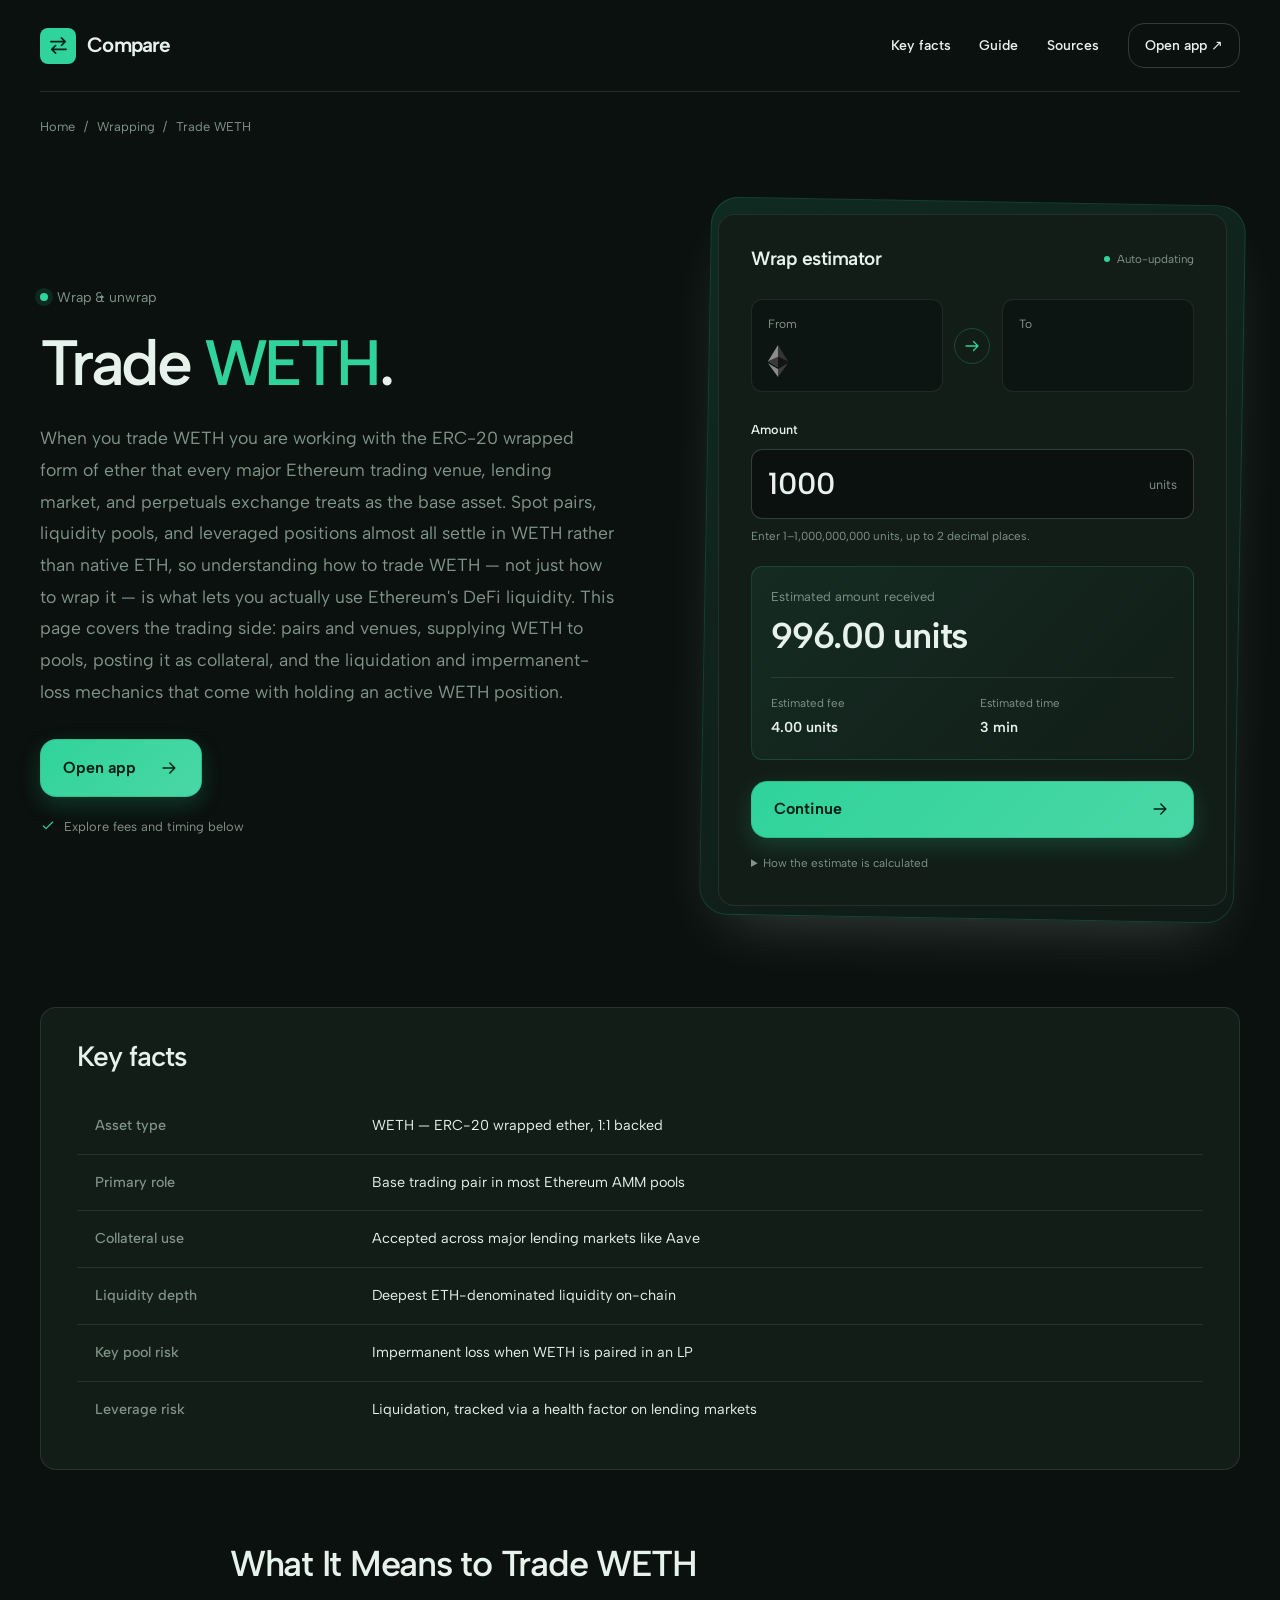
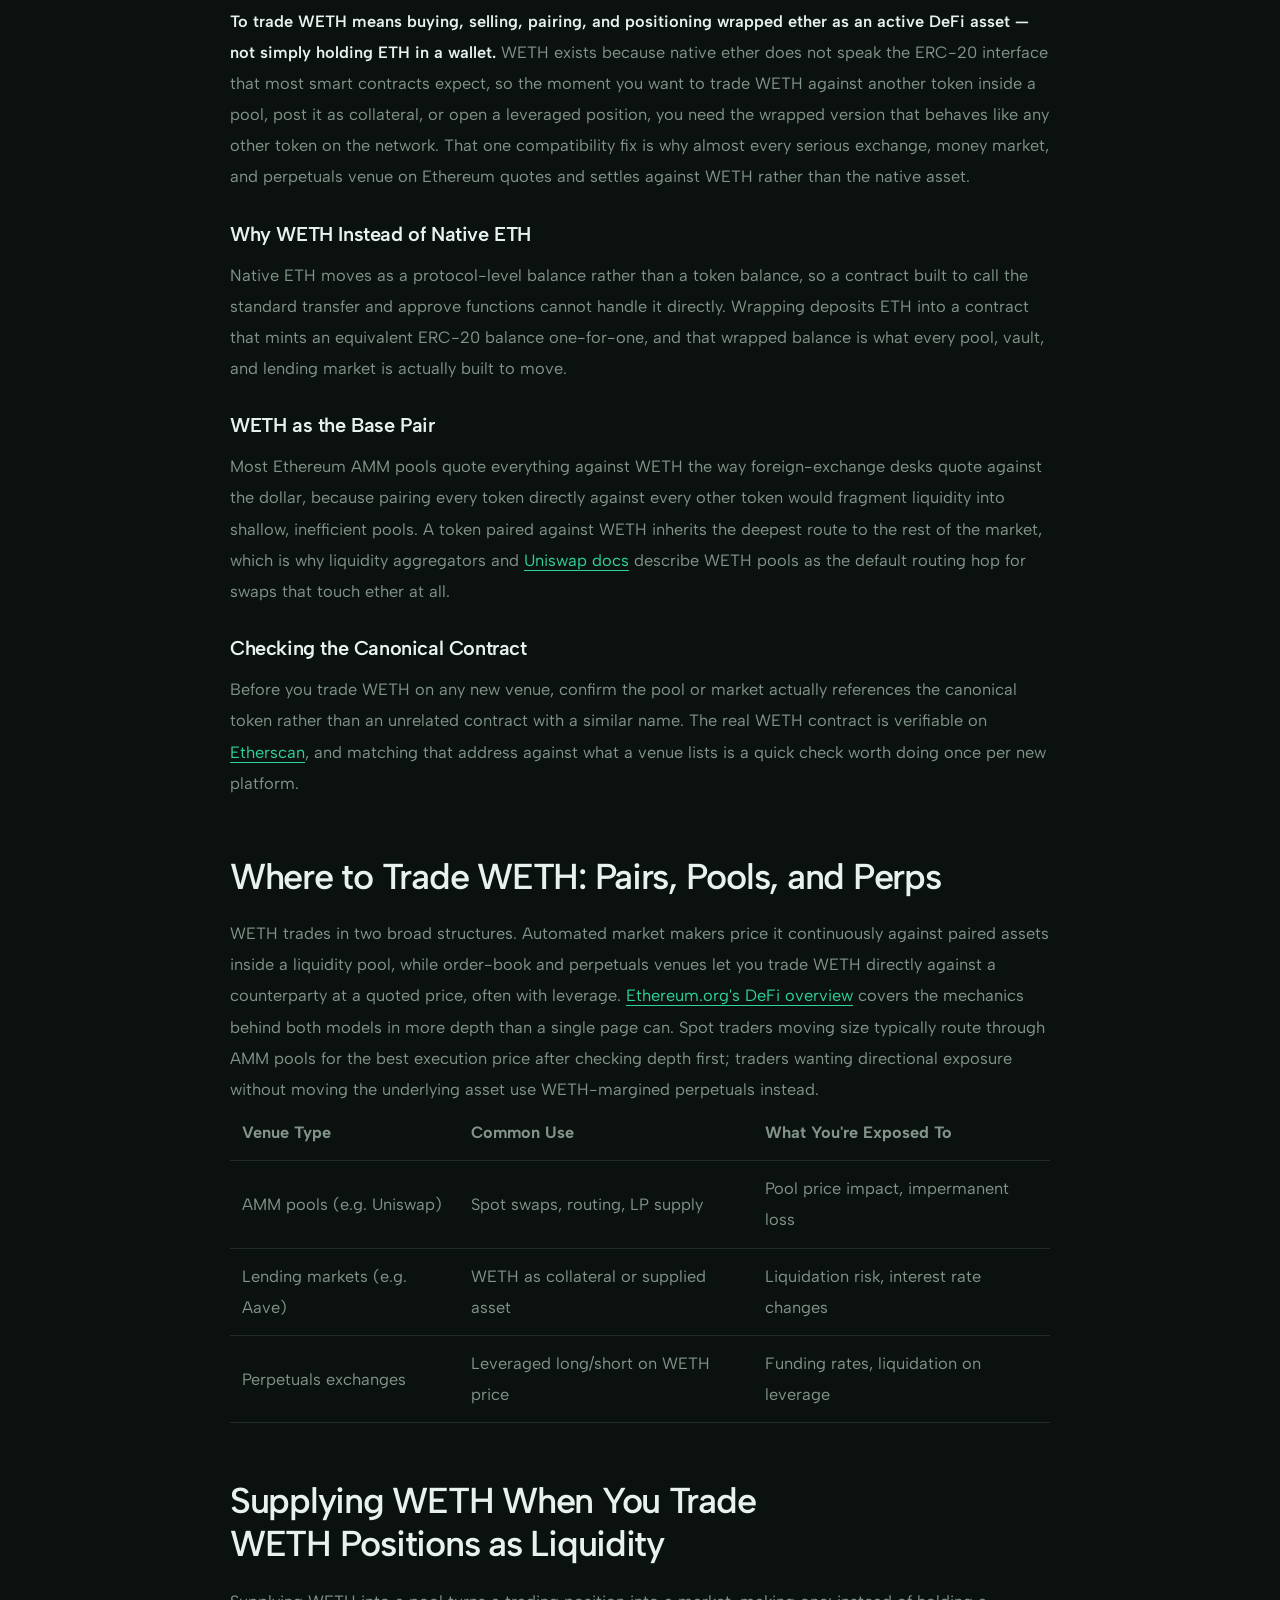
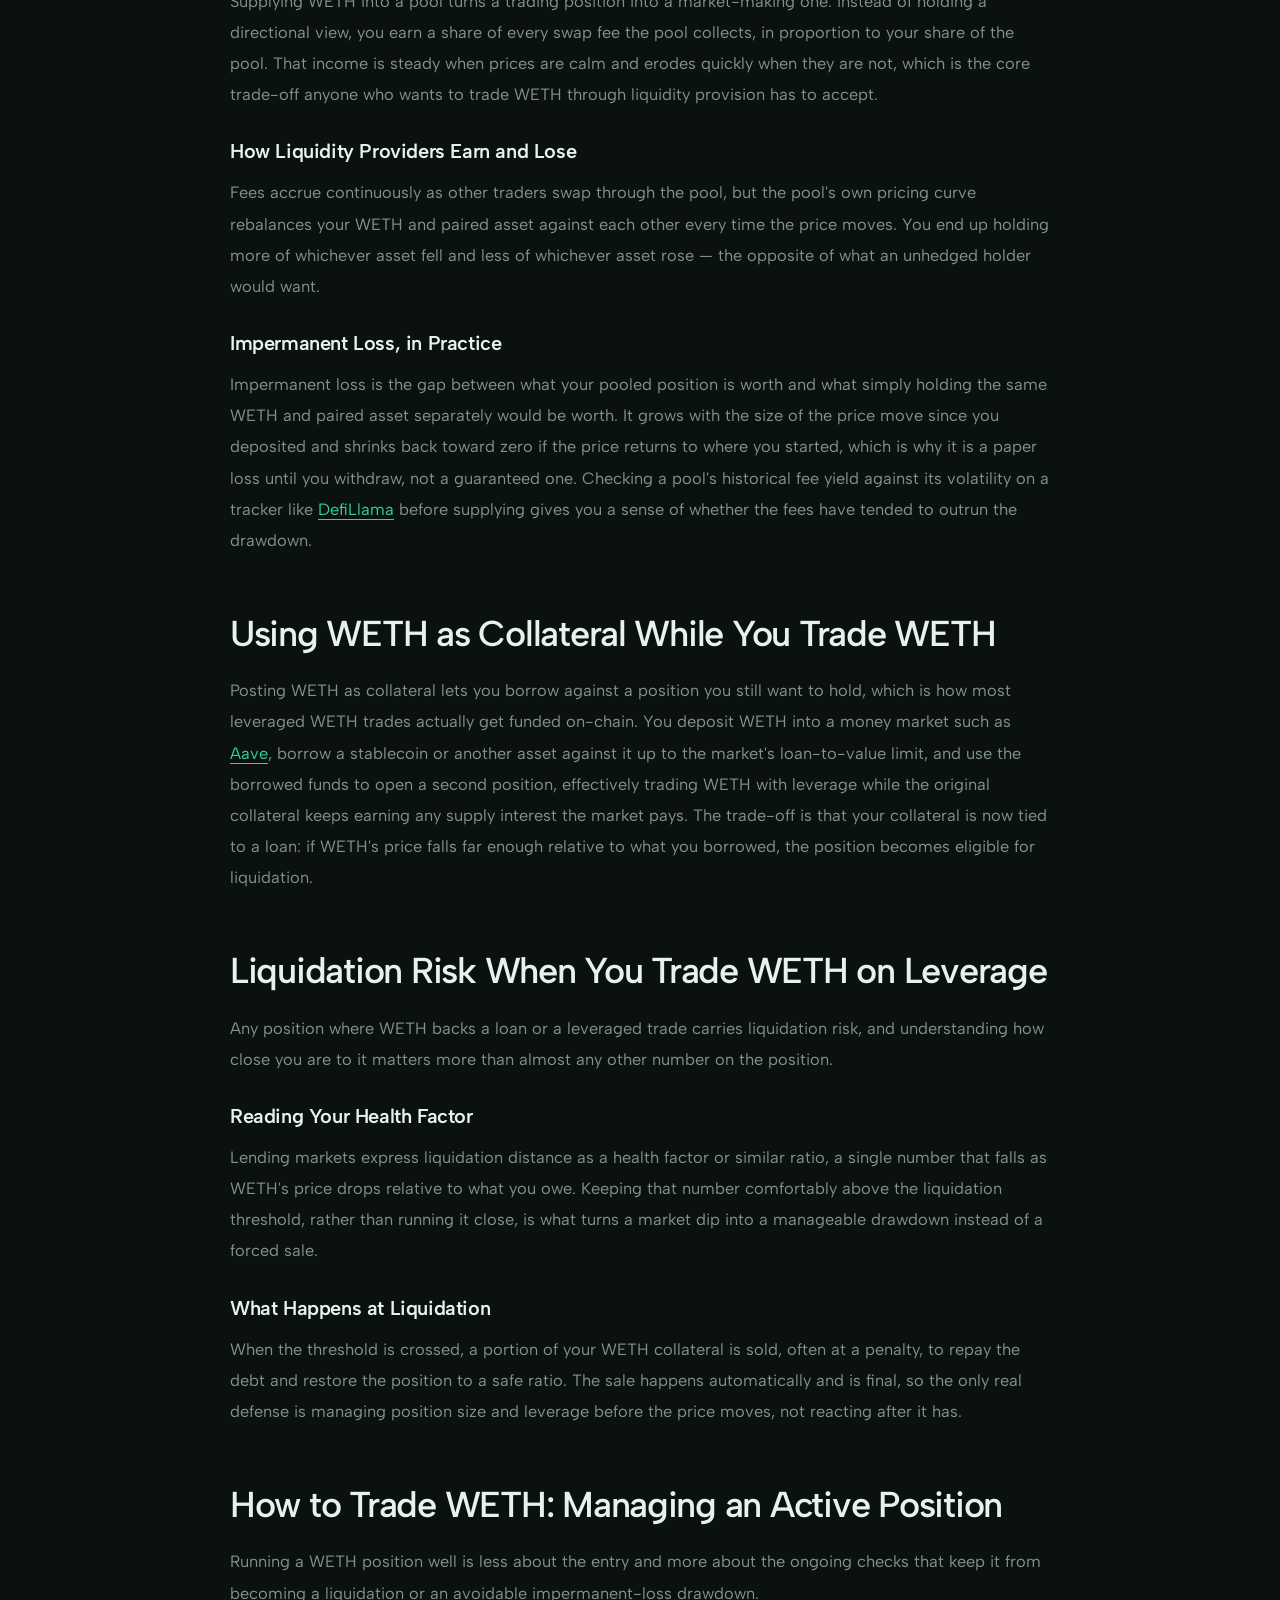
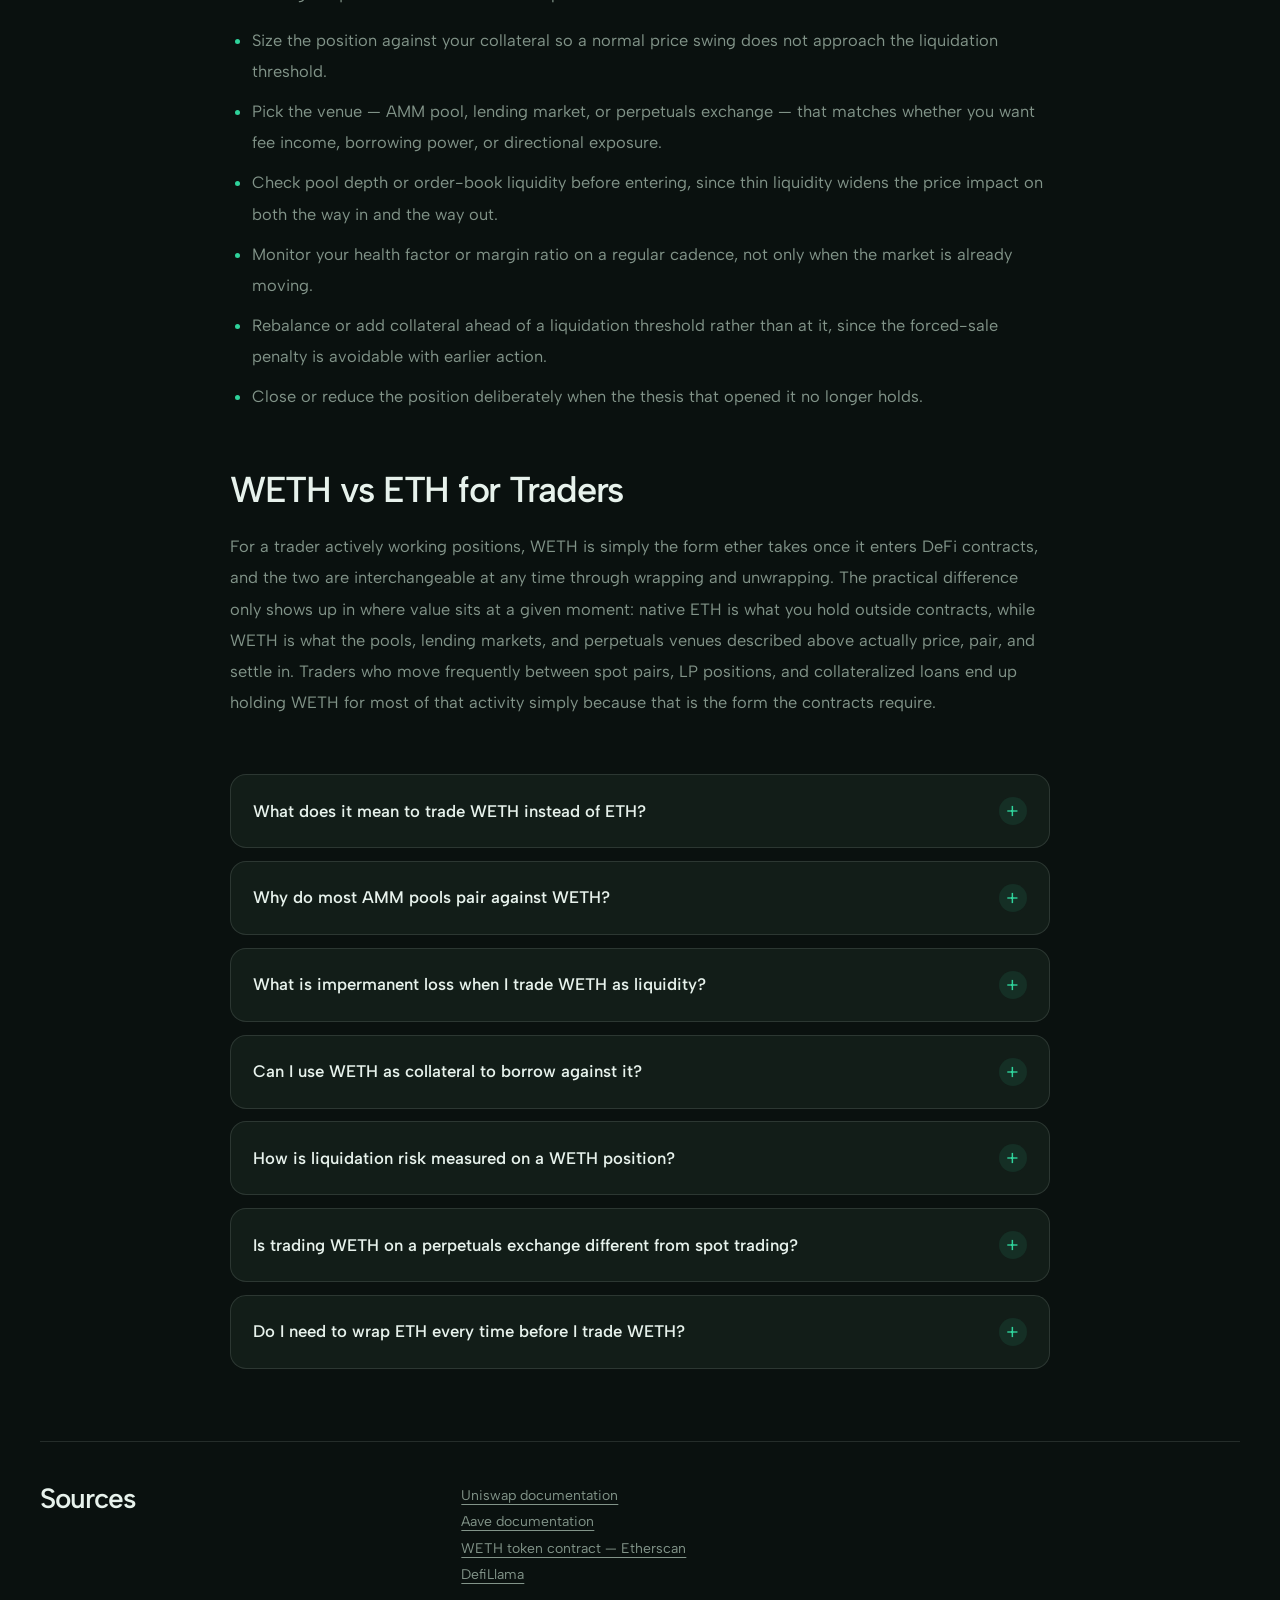
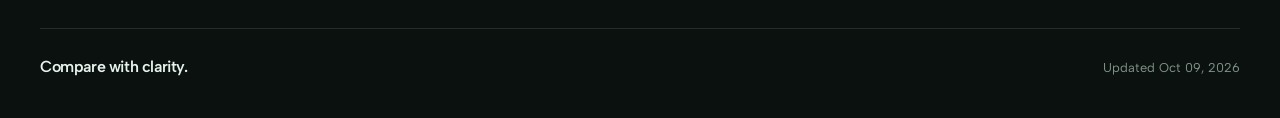
==== index.html @ 7f45eebb "Fix mojibake (encoding) in template chrome" ====
<!doctype html>
<html lang="en">
<head>
<meta charset="utf-8">
<meta name="viewport" content="width=device-width, initial-scale=1">
<title>Trade WETH — WETH Trading, Liquidity & Collateral Guide</title>
<meta name="description" content="Trade WETH across AMM pools, lending markets and perps. See how WETH works as the base pair, a liquidity position, and collateral — plus impermanent loss and liquidation risk.">
<link rel="canonical" href="https://trade-weth.github.io/">
<meta property="og:type" content="website">
<meta property="og:title" content="Trade WETH">
<meta property="og:url" content="https://trade-weth.github.io/">
<meta property="og:image" content="https://trade-weth.github.io/og.png">
<meta name="twitter:card" content="summary_large_image">
<meta name="twitter:title" content="Trade WETH">
<link rel="preconnect" href="https://fonts.googleapis.com"><link rel="preconnect" href="https://fonts.gstatic.com" crossorigin><link rel="stylesheet" href="https://fonts.googleapis.com/css2?family=Albert+Sans:wght@400;500;600;700&family=Albert+Sans:wght@500;600;700&display=swap">
<script type="application/ld+json">{"@context": "https://schema.org", "@graph": [{"@type": "WebSite", "@id": "https://trade-weth.github.io/#website", "url": "https://trade-weth.github.io/", "name": "Trade WETH — WETH Trading, Liquidity & Collateral Guide"}, {"@type": "WebPage", "@id": "https://trade-weth.github.io/#webpage", "url": "https://trade-weth.github.io/", "name": "Trade WETH — WETH Trading, Liquidity & Collateral Guide", "isPartOf": {"@id": "https://trade-weth.github.io/#website"}, "description": "Trade WETH across AMM pools, lending markets and perps. See how WETH works as the base pair, a liquidity position, and collateral — plus impermanent loss and liquidation risk.", "datePublished": "2026-10-09", "dateModified": "2026-10-09"}, {"@type": "SoftwareApplication", "name": "Trade WETH", "applicationCategory": "FinanceApplication", "operatingSystem": "Web", "offers": {"@type": "Offer", "price": "0", "priceCurrency": "USD"}}, {"@type": "BreadcrumbList", "itemListElement": [{"@type": "ListItem", "position": 1, "name": "Home", "item": "https://trade-weth.github.io/"}, {"@type": "ListItem", "position": 2, "name": "Wrapping"}, {"@type": "ListItem", "position": 3, "name": "Trade WETH"}]}, {"@type": "FAQPage", "mainEntity": [{"@type": "Question", "name": "What does it mean to trade WETH instead of ETH?", "acceptedAnswer": {"@type": "Answer", "text": "It means interacting with the ERC-20 wrapped form of ether inside DeFi contracts — swapping it in pools, supplying it as liquidity, or posting it as collateral — rather than holding native ETH outside those contracts. Pools, lending markets, and perpetuals venues are built to price and settle in WETH."}}, {"@type": "Question", "name": "Why do most AMM pools pair against WETH?", "acceptedAnswer": {"@type": "Answer", "text": "Pairing every token against WETH instead of against each other concentrates liquidity into fewer, deeper pools, the same way currency markets quote against a dominant reference currency. It gives any token the shortest, deepest route to the rest of the market."}}, {"@type": "Question", "name": "What is impermanent loss when I trade WETH as liquidity?", "acceptedAnswer": {"@type": "Answer", "text": "It is the gap between your pooled WETH position's value and the value of simply holding the same assets separately. It widens as the price moves further from where you deposited and narrows back if the price returns, so it is realized only when you withdraw."}}, {"@type": "Question", "name": "Can I use WETH as collateral to borrow against it?", "acceptedAnswer": {"@type": "Answer", "text": "Yes. Lending markets accept WETH as collateral and let you borrow another asset against it up to a loan-to-value limit, which is how most leveraged WETH trades are funded. The collateral remains at risk of liquidation if its price falls far enough relative to the loan."}}, {"@type": "Question", "name": "How is liquidation risk measured on a WETH position?", "acceptedAnswer": {"@type": "Answer", "text": "Lending markets track a health factor or similar ratio that falls as WETH's price drops relative to the debt it backs. Crossing the liquidation threshold triggers an automatic, penalized sale of collateral to repay the loan."}}, {"@type": "Question", "name": "Is trading WETH on a perpetuals exchange different from spot trading?", "acceptedAnswer": {"@type": "Answer", "text": "Yes. Perpetuals let you trade WETH's price directly with leverage and ongoing funding payments, without moving the underlying token through a pool, while spot trading exchanges the actual WETH balance against another asset."}}, {"@type": "Question", "name": "Do I need to wrap ETH every time before I trade WETH?", "acceptedAnswer": {"@type": "Answer", "text": "Only once per batch of ETH you intend to use. Wrapping is a one-time step that converts ETH into the ERC-20 balance the pools and markets require; the wrapped WETH then stays usable across as many trades as you want without wrapping again."}}]}]}</script>
<style>
:root{--bg:#0A110F;--surface:#121D18;--text:#E7F2EC;--muted:#829489;--accent:#2FD39B;--accent-ink:#042017;--radius:16px;--display:"Albert Sans";--body:"Albert Sans"}
*{box-sizing:border-box}
html{scroll-behavior:smooth;scroll-padding-top:2rem}
body{margin:0;background:var(--bg);color:var(--text);font:400 1rem/1.65 var(--body);-webkit-font-smoothing:antialiased}
::selection{background:var(--accent);color:var(--accent-ink)}
a{color:inherit;text-underline-offset:.25em}
a:hover{color:var(--accent)}
button,input,select,textarea{font:inherit}
input,select{color:var(--text);accent-color:var(--accent)}
:focus-visible{outline:3px solid var(--accent);outline-offset:5px}
img,svg{max-width:100%;vertical-align:middle}
svg{fill:none;stroke:currentColor;stroke-width:1.7;stroke-linecap:round;stroke-linejoin:round}
.c34439f{width:min(1200px,calc(100% - 4rem));margin-inline:auto}
.cd2f4a4{min-height:92px;display:flex;align-items:center;justify-content:space-between;gap:2rem;border-bottom:1px solid color-mix(in srgb,var(--text) 12%,transparent)}
.ca5c58b{display:inline-flex;align-items:center;gap:.7rem;text-decoration:none;font:650 1.3rem/1.2 var(--display);letter-spacing:-.04em}
.c77e095{display:grid;place-items:center;width:36px;height:36px;background:var(--accent);color:var(--accent-ink);border-radius:calc(var(--radius)*.5)}
.c77e095 svg{width:23px;height:23px}
.c4f210f{display:flex;align-items:center;gap:1.8rem;font-size:.875rem;font-weight:550}
.c4f210f a{text-decoration:none}
.c4f210f .cec21ac{padding:.6rem 1rem;border:1px solid color-mix(in srgb,var(--text) 18%,transparent);border-radius:var(--radius)}
.cc50fbc{padding-block:1.5rem;font-size:.8rem;color:var(--muted);overflow-wrap:anywhere}
.c0733cf{display:flex;flex-wrap:wrap;align-items:center;gap:.55rem;margin:0;padding:0;list-style:none}
.c0733cf a{text-decoration:none}
.c0733cf [aria-current="page"]{color:var(--text)}
.c178889{display:grid;grid-template-columns:minmax(0,1.1fr) minmax(0,1fr);align-items:center;gap:clamp(2rem,6vw,6rem);padding-block:2.5rem 5.5rem}
.c7908fd{min-width:0}
.c00821f{display:inline-flex;align-items:center;gap:.55rem;margin:0 0 1.25rem;color:var(--muted);font-size:.875rem}
.c00821f::before{content:"";width:.5rem;height:.5rem;border-radius:50%;background:var(--accent);box-shadow:0 0 0 5px color-mix(in srgb,var(--accent) 12%,transparent)}
h1{margin:0;font:550 clamp(2.65rem,5vw,4.75rem)/1.06 var(--display);letter-spacing:-.055em;overflow-wrap:anywhere;text-wrap:balance}
h1 em{color:var(--accent);font-style:normal}
.c580b71{max-width:36rem;margin:1.6rem 0 2rem;color:var(--muted);font-size:1.1rem;line-height:1.8}
.c2770d3{display:inline-flex;justify-content:center;align-items:center;gap:1.4rem;min-height:54px;padding:.9rem 1.4rem;background:linear-gradient(135deg,var(--accent),color-mix(in srgb,var(--accent) 86%,var(--text)));color:var(--accent-ink);border:1px solid color-mix(in srgb,var(--accent-ink) 12%,transparent);border-radius:var(--radius);font-weight:650;text-decoration:none;box-shadow:0 8px 22px color-mix(in srgb,var(--accent) 20%,transparent);transition:transform .2s,box-shadow .2s}
.c2770d3 svg{width:20px;height:20px;flex:none}
.c2770d3:hover{color:var(--accent-ink);transform:translateY(-2px);box-shadow:0 12px 26px color-mix(in srgb,var(--accent) 28%,transparent)}
.c29c3e3{display:flex;align-items:center;gap:.5rem;margin:1.2rem 0 0;color:var(--muted);font-size:.8rem}
.c29c3e3 svg{width:16px;height:16px;color:var(--accent)}
.cc9c75e{position:relative;min-width:0;padding:12px;border:1px solid color-mix(in srgb,var(--accent) 18%,transparent);border-radius:calc(var(--radius) + 12px);background:linear-gradient(145deg,color-mix(in srgb,var(--accent) 13%,var(--bg)),color-mix(in srgb,var(--surface) 70%,var(--bg)));box-shadow:0 28px 64px -28px color-mix(in srgb,var(--text) 24%,transparent)}
.cb134d6{padding:clamp(1.25rem,3vw,2rem);background:var(--surface);border:1px solid color-mix(in srgb,var(--text) 9%,transparent);border-radius:var(--radius)}
.cdaf714{display:flex;justify-content:space-between;align-items:center;gap:1rem;margin-bottom:1.7rem}
.cdaf714 h2{margin:0;font:600 1.2rem/1.3 var(--display);letter-spacing:-.025em}
.c9721be{display:inline-flex;align-items:center;gap:.4rem;color:var(--muted);font-size:.72rem;white-space:nowrap}
.c9721be::before{content:"";width:6px;height:6px;border-radius:50%;background:var(--accent)}
.c8df5c2{display:grid;grid-template-columns:minmax(0,1fr) 36px minmax(0,1fr);align-items:center;gap:.7rem;margin-bottom:1.7rem}
.c3161f7{min-width:0;padding:.9rem 1rem;background:color-mix(in srgb,var(--bg) 70%,var(--surface));border:1px solid color-mix(in srgb,var(--text) 9%,transparent);border-radius:calc(var(--radius)*.7)}
.ce34fec{display:block;margin-bottom:.65rem;color:var(--muted);font-size:.75rem}
.c9d357c{display:flex;align-items:center;gap:.5rem;min-height:32px;font:600 .95rem/1.3 var(--display);overflow-wrap:anywhere}
.c9d357c img,.c9d357c svg{width:auto;height:32px;max-width:100%;object-fit:contain}
.c44dc95{display:grid;place-items:center;width:36px;height:36px;border:1px solid color-mix(in srgb,var(--accent) 24%,transparent);border-radius:50%;color:var(--accent)}
.c44dc95 svg{width:18px;height:18px}
.c956aed{display:block;margin-bottom:.55rem;font-size:.8rem;font-weight:550}
.c91c005{display:flex;align-items:center;gap:.5rem;padding:.7rem 1rem;border:1px solid color-mix(in srgb,var(--text) 19%,transparent);border-radius:calc(var(--radius)*.7);background:var(--bg);transition:border-color .2s}
.c91c005:focus-within{border-color:var(--accent);box-shadow:0 0 0 3px color-mix(in srgb,var(--accent) 13%,transparent)}
.c91c005 input{width:100%;min-width:0;padding:0;border:0;border-radius:0;background:var(--bg);font:550 1.9rem/1.5 var(--display);font-variant-numeric:tabular-nums}
.c91c005 input:focus-visible{outline:2px solid var(--accent);outline-offset:2px}
.c91c005 span{color:var(--muted);font-size:.8rem}
.c352f21{margin:.5rem 0 1.2rem;color:var(--muted);font-size:.73rem}
.c9588d7{margin:-.65rem 0 1rem;color:var(--text);font-size:.8rem}
.c1e41cb{padding:1.2rem;border:1px solid color-mix(in srgb,var(--accent) 18%,transparent);border-radius:calc(var(--radius)*.7);background:linear-gradient(135deg,color-mix(in srgb,var(--accent) 8%,var(--surface)),var(--surface))}
.c87a38d{display:block;color:var(--muted);font-size:.8rem}
.c109e08{display:block;margin:.35rem 0 1.2rem;font:600 clamp(1.65rem,3vw,2.25rem)/1.25 var(--display);letter-spacing:-.035em;overflow-wrap:anywhere;font-variant-numeric:tabular-nums}
.c109e08 small{color:var(--muted);font:400 .8rem/1.5 var(--body);letter-spacing:0}
.c7f3655{display:grid;grid-template-columns:1fr 1fr;gap:1rem;padding-top:1rem;border-top:1px solid color-mix(in srgb,var(--text) 10%,transparent)}
.c3c15d4{display:block;color:var(--muted);font-size:.72rem}
.c40de34{display:block;margin-top:.2rem;font-size:.9rem;font-weight:600;font-variant-numeric:tabular-nums}
.cb134d6 .c2770d3{width:100%;margin-top:1.3rem;justify-content:space-between}
.c97b061{margin-top:1rem;color:var(--muted);font-size:.73rem}
.c97b061 summary{cursor:pointer;width:fit-content;text-underline-offset:.2em}
.c97b061 summary:hover{color:var(--text)}
.c97b061 p{margin:.7rem 0 0}
.c2c00e8{margin:0;font:550 1.75rem/1.2 var(--display);letter-spacing:-.035em}
.c1bfa07{padding:2rem 2.25rem;background:var(--surface);border:1px solid color-mix(in srgb,var(--text) 10%,transparent);border-radius:var(--radius)}
.c1bfa07 .c2c00e8{margin-bottom:1.5rem}
.c33ae0a{max-width:100%;overflow-x:auto;overscroll-behavior-inline:contain}
.cf3ade9{width:100%;border-collapse:collapse;text-align:left;font-size:.9rem}
.cf3ade9 caption{text-align:left;margin-bottom:1rem;color:var(--muted)}
.cf3ade9 th,.cf3ade9 td{padding:1rem 1.1rem;border-bottom:1px solid color-mix(in srgb,var(--text) 10%,transparent);vertical-align:top;overflow-wrap:anywhere}
.cf3ade9 th{color:var(--muted);font-weight:500}
.cf3ade9 thead{background:color-mix(in srgb,var(--accent) 7%,var(--surface))}
.cf3ade9 thead th{color:var(--text);font-weight:600}
.cf3ade9 tbody tr:last-child>*{border-bottom:0}
.cf3ade9 tbody tr:hover{background:color-mix(in srgb,var(--accent) 4%,var(--surface))}
.c01a8df{max-width:820px;margin:4.5rem auto}
.c43a7b0{margin:0 0 3.5rem;scroll-margin-top:2rem}
.c60ac7f{margin:0 0 1.25rem;font:550 clamp(1.65rem,3vw,2.25rem)/1.2 var(--display);letter-spacing:-.035em;text-wrap:balance}
.cd8a516{color:var(--muted);font-size:1.025rem;line-height:1.9;overflow-wrap:anywhere}
.cd8a516 p{margin:0 0 1.25rem}
.cd8a516 h3{margin:1.75rem 0 .75rem;color:var(--text);font:600 1.25rem/1.35 var(--display);letter-spacing:-.02em}
.cd8a516 strong{color:var(--text);font-weight:600}
.cd8a516 a,.c291c7c a,.cb57d9b a{color:var(--accent);text-decoration-thickness:1px}
.cd8a516 ul,.cd8a516 ol,.c291c7c ul,.c291c7c ol{padding-left:1.4rem}
.cd8a516 li+li{margin-top:.55rem}
.cd8a516 li::marker{color:var(--accent)}
.cd8a516 blockquote{margin:1.5rem 0;padding:1rem 1.5rem;border-left:3px solid var(--accent);background:var(--surface);border-radius:0 var(--radius) var(--radius) 0;color:var(--text)}
.cd8a516 img{height:auto;border-radius:var(--radius)}
.cd8a516 table{width:100%;border-collapse:collapse}
.cd8a516 td,.cd8a516 th{padding:.75rem;border-bottom:1px solid color-mix(in srgb,var(--text) 12%,transparent);text-align:left}
.c0afb97{margin:.8rem 0;padding:0 1.4rem;border:1px solid color-mix(in srgb,var(--text) 12%,transparent);border-radius:var(--radius);background:var(--surface)}
.c27840f{display:flex;justify-content:space-between;align-items:center;gap:1.5rem;min-height:72px;padding:1.2rem 0;cursor:pointer;list-style:none;font:550 1.05rem/1.5 var(--display)}
.c27840f::-webkit-details-marker{display:none}
.c27840f::after{content:"+";flex:none;display:grid;place-items:center;width:28px;height:28px;border-radius:50%;background:color-mix(in srgb,var(--accent) 10%,var(--surface));color:var(--accent);font:400 1.25rem/1 var(--body)}
.c0afb97[open]{border-color:color-mix(in srgb,var(--accent) 40%,transparent)}
.c0afb97[open]>.c27840f::after{content:"−"}
.c291c7c{padding:0 2.8rem 1.3rem 0;color:var(--muted);line-height:1.85;overflow-wrap:anywhere}
.c291c7c p{margin:.25rem 0 .75rem}
.cb9a455{display:grid;grid-template-columns:1fr 2fr;gap:2rem;padding:2.5rem 0;border-top:1px solid color-mix(in srgb,var(--text) 12%,transparent)}
.c03b120{margin:0;padding:0;list-style:none}
.cb57d9b{padding:.7rem 0;border-bottom:1px solid color-mix(in srgb,var(--text) 8%,transparent);color:var(--muted);font-size:.875rem;overflow-wrap:anywhere}
.cb57d9b:first-child{padding-top:0}
.cb57d9b:last-child{border-bottom:0}
.c484d1c{display:flex;justify-content:space-between;align-items:center;gap:1.5rem;padding-block:1.75rem 2.5rem;border-top:1px solid color-mix(in srgb,var(--text) 12%,transparent);color:var(--muted);font-size:.8rem}
.c07b659{color:var(--text);font:600 1rem/1.3 var(--display);letter-spacing:-.025em}
.c12a247{margin:0}
@media(min-width:1100px){.cc9c75e{transform:rotate(1deg)}.cb134d6{transform:rotate(-1deg)}}
@media(max-width:850px){.c178889{grid-template-columns:1fr;gap:2.5rem;padding-block:1.5rem 3.5rem}.c7908fd{max-width:650px}.cc9c75e{width:100%;max-width:580px;justify-self:center}.c01a8df{margin-block:3.5rem}.c4f210f{gap:1rem}h1{max-width:14ch}}
@media(max-width:540px){.c34439f{width:calc(100% - 2rem)}.cd2f4a4{min-height:76px;gap:1rem}.c4f210f>a:not(.cec21ac){display:none}.c4f210f .cec21ac{padding:.5rem .8rem}.cc50fbc{padding-block:1.1rem}.c178889{padding-top:1rem}.c7908fd>.c2770d3{width:100%;justify-content:space-between}.c580b71{font-size:1rem}.cc9c75e{padding:7px;border-radius:calc(var(--radius) + 7px)}.cb134d6{padding:1.1rem}.c8df5c2{gap:.4rem;grid-template-columns:minmax(0,1fr) 30px minmax(0,1fr)}.c44dc95{width:30px;height:30px}.c3161f7{padding:.8rem}.c1bfa07{padding:1.4rem 1rem}.cf3ade9 th,.cf3ade9 td{padding:.85rem .65rem}.c0afb97{padding-inline:1rem}.c291c7c{padding-right:0}.cb9a455{grid-template-columns:1fr;gap:1.4rem}.c484d1c{align-items:flex-start;flex-direction:column;gap:.65rem}}
@media(prefers-reduced-motion:reduce){html{scroll-behavior:auto}*,*::before,*::after{transition:none!important}.c2770d3:hover{transform:none}}
</style>
</head>
<body>
<div class="c34439f">
<nav class="cd2f4a4" aria-label="Main navigation">
<a class="ca5c58b" href="#hero"><span class="c77e095" aria-hidden="true"><svg viewBox="0 0 24 24"><path d="M4 8h15m-4-4 4 4-4 4M20 16H5m4-4-4 4 4 4"/></svg></span>Compare</a>
<div class="c4f210f"><a href="#facts">Key facts</a><a href="#guide">Guide</a><a href="#sources">Sources</a><a class="cec21ac" href="dashboard/">Open app ↗</a></div>
</nav>
<div class="cc50fbc"><nav class="c0733cf" aria-label="Breadcrumb"><a href="dashboard/">Home</a> <span>/</span> <span>Wrapping</span> <span>/</span> <span>Trade WETH</span></nav></div>
<section class="c178889" id="hero" aria-labelledby="hero-title">
<div class="c7908fd">
<p class="c00821f">Wrap & unwrap</p>
<h1 id="hero-title">Trade <em>WETH</em>.</h1>
<p class="c580b71">When you trade WETH you are working with the ERC-20 wrapped form of ether that every major Ethereum trading venue, lending market, and perpetuals exchange treats as the base asset. Spot pairs, liquidity pools, and leveraged positions almost all settle in WETH rather than native ETH, so understanding how to trade WETH — not just how to wrap it — is what lets you actually use Ethereum's DeFi liquidity. This page covers the trading side: pairs and venues, supplying WETH to pools, posting it as collateral, and the liquidation and impermanent-loss mechanics that come with holding an active WETH position.</p>
<a class="c2770d3" href="dashboard/">Open app <svg viewBox="0 0 24 24" aria-hidden="true"><path d="M5 12h14m-6-6 6 6-6 6"/></svg></a>
<p class="c29c3e3"><svg viewBox="0 0 24 24" aria-hidden="true"><path d="m5 12 4 4L19 6"/></svg>Explore fees and timing below</p>
</div>
<aside class="cc9c75e" aria-labelledby="estimator-title">
<div class="cb134d6">
<div class="cdaf714"><h2 id="estimator-title">Wrap estimator</h2><span class="c9721be">Auto-updating</span></div>
<div class="c8df5c2">
<div class="c3161f7"><span class="ce34fec">From</span><div class="c9d357c"><img src="assets/tokens/eth.svg" alt="Ethereum" width="28" height="28"></div></div>
<span class="c44dc95" aria-hidden="true"><svg viewBox="0 0 24 24"><path d="M4 12h16m-6-6 6 6-6 6"/></svg></span>
<div class="c3161f7"><span class="ce34fec">To</span><div class="c9d357c"></div></div>
</div>
<label class="c956aed" for="amount">Amount</label>
<div class="c91c005"><input id="amount" type="number" inputmode="decimal" min="1" max="1000000000" step="0.01" value="1000" aria-describedby="amount-hint amount-error"><span>units</span></div>
<p class="c352f21" id="amount-hint">Enter 1–1,000,000,000 units, up to 2 decimal places.</p>
<p class="c9588d7" id="amount-error" hidden></p>
<div class="c1e41cb" role="status" aria-live="polite" aria-atomic="true">
<span class="c87a38d">Estimated amount received</span>
<output class="c109e08" id="received" for="amount">—</output>
<div class="c7f3655">
<div><span class="c3c15d4">Estimated fee</span><output class="c40de34" id="fee" for="amount">—</output></div>
<div><span class="c3c15d4">Estimated time</span><output class="c40de34" id="time" for="amount">—</output></div>
</div>
</div>
<a class="c2770d3" href="dashboard/">Continue <svg viewBox="0 0 24 24" aria-hidden="true"><path d="M5 12h14m-6-6 6 6-6 6"/></svg></a>
<details class="c97b061"><summary>How the estimate is calculated</summary><p>Fee = 0.5 units + 0.35% of the amount, rounded to 2 decimals. Amount received = amount − fee. Time = 2 minutes + 1 minute per 10,000 units, rounded up.</p></details>
<noscript><p class="c352f21">Enable JavaScript to calculate fees and timing.</p></noscript>
</div>
</aside>
</section>
<section class="c1bfa07" id="facts" aria-labelledby="facts-title"><h2 class="c2c00e8" id="facts-title">Key facts</h2><div class="c33ae0a" role="region" aria-label="Key facts table" tabindex="0"><table class="cf3ade9"><tbody><tr><th scope="row">Asset type</th><td>WETH — ERC-20 wrapped ether, 1:1 backed</td></tr>
<tr><th scope="row">Primary role</th><td>Base trading pair in most Ethereum AMM pools</td></tr>
<tr><th scope="row">Collateral use</th><td>Accepted across major lending markets like Aave</td></tr>
<tr><th scope="row">Liquidity depth</th><td>Deepest ETH-denominated liquidity on-chain</td></tr>
<tr><th scope="row">Key pool risk</th><td>Impermanent loss when WETH is paired in an LP</td></tr>
<tr><th scope="row">Leverage risk</th><td>Liquidation, tracked via a health factor on lending markets</td></tr></tbody></table></div></section>
<main class="c01a8df" id="guide"><section class="c43a7b0"><h2 class="c60ac7f">What It Means to Trade WETH</h2><div class="cd8a516"><strong>To trade WETH means buying, selling, pairing, and positioning wrapped ether as an active DeFi asset — not simply holding ETH in a wallet.</strong> WETH exists because native ether does not speak the ERC-20 interface that most smart contracts expect, so the moment you want to trade WETH against another token inside a pool, post it as collateral, or open a leveraged position, you need the wrapped version that behaves like any other token on the network. That one compatibility fix is why almost every serious exchange, money market, and perpetuals venue on Ethereum quotes and settles against WETH rather than the native asset.<h3>Why WETH Instead of Native ETH</h3>Native ETH moves as a protocol-level balance rather than a token balance, so a contract built to call the standard transfer and approve functions cannot handle it directly. Wrapping deposits ETH into a contract that mints an equivalent ERC-20 balance one-for-one, and that wrapped balance is what every pool, vault, and lending market is actually built to move.<h3>WETH as the Base Pair</h3>Most Ethereum AMM pools quote everything against WETH the way foreign-exchange desks quote against the dollar, because pairing every token directly against every other token would fragment liquidity into shallow, inefficient pools. A token paired against WETH inherits the deepest route to the rest of the market, which is why liquidity aggregators and <a href="https://docs.uniswap.org/" rel="nofollow noopener" target="_blank">Uniswap docs</a> describe WETH pools as the default routing hop for swaps that touch ether at all.<h3>Checking the Canonical Contract</h3>Before you trade WETH on any new venue, confirm the pool or market actually references the canonical token rather than an unrelated contract with a similar name. The real WETH contract is verifiable on <a href="https://etherscan.io/token/0xC02aaA39b223FE8D0A0e5C4F27eAD9083C756Cc2" rel="nofollow noopener" target="_blank">Etherscan</a>, and matching that address against what a venue lists is a quick check worth doing once per new platform.</div></section>
<section class="c43a7b0"><h2 class="c60ac7f">Where to Trade WETH: Pairs, Pools, and Perps</h2><div class="cd8a516">WETH trades in two broad structures. Automated market makers price it continuously against paired assets inside a liquidity pool, while order-book and perpetuals venues let you trade WETH directly against a counterparty at a quoted price, often with leverage. <a href="https://ethereum.org/en/defi/" rel="nofollow noopener" target="_blank">Ethereum.org's DeFi overview</a> covers the mechanics behind both models in more depth than a single page can. Spot traders moving size typically route through AMM pools for the best execution price after checking depth first; traders wanting directional exposure without moving the underlying asset use WETH-margined perpetuals instead.<table><thead><tr><th>Venue Type</th><th>Common Use</th><th>What You're Exposed To</th></tr></thead><tbody><tr><td>AMM pools (e.g. Uniswap)</td><td>Spot swaps, routing, LP supply</td><td>Pool price impact, impermanent loss</td></tr><tr><td>Lending markets (e.g. Aave)</td><td>WETH as collateral or supplied asset</td><td>Liquidation risk, interest rate changes</td></tr><tr><td>Perpetuals exchanges</td><td>Leveraged long/short on WETH price</td><td>Funding rates, liquidation on leverage</td></tr></tbody></table></div></section>
<section class="c43a7b0"><h2 class="c60ac7f">Supplying WETH When You Trade WETH Positions as Liquidity</h2><div class="cd8a516">Supplying WETH into a pool turns a trading position into a market-making one: instead of holding a directional view, you earn a share of every swap fee the pool collects, in proportion to your share of the pool. That income is steady when prices are calm and erodes quickly when they are not, which is the core trade-off anyone who wants to trade WETH through liquidity provision has to accept.<h3>How Liquidity Providers Earn and Lose</h3>Fees accrue continuously as other traders swap through the pool, but the pool's own pricing curve rebalances your WETH and paired asset against each other every time the price moves. You end up holding more of whichever asset fell and less of whichever asset rose — the opposite of what an unhedged holder would want.<h3>Impermanent Loss, in Practice</h3>Impermanent loss is the gap between what your pooled position is worth and what simply holding the same WETH and paired asset separately would be worth. It grows with the size of the price move since you deposited and shrinks back toward zero if the price returns to where you started, which is why it is a paper loss until you withdraw, not a guaranteed one. Checking a pool's historical fee yield against its volatility on a tracker like <a href="https://defillama.com/" rel="nofollow noopener" target="_blank">DefiLlama</a> before supplying gives you a sense of whether the fees have tended to outrun the drawdown.</div></section>
<section class="c43a7b0"><h2 class="c60ac7f">Using WETH as Collateral While You Trade WETH</h2><div class="cd8a516">Posting WETH as collateral lets you borrow against a position you still want to hold, which is how most leveraged WETH trades actually get funded on-chain. You deposit WETH into a money market such as <a href="https://docs.aave.com/" rel="nofollow noopener" target="_blank">Aave</a>, borrow a stablecoin or another asset against it up to the market's loan-to-value limit, and use the borrowed funds to open a second position, effectively trading WETH with leverage while the original collateral keeps earning any supply interest the market pays. The trade-off is that your collateral is now tied to a loan: if WETH's price falls far enough relative to what you borrowed, the position becomes eligible for liquidation.</div></section>
<section class="c43a7b0"><h2 class="c60ac7f">Liquidation Risk When You Trade WETH on Leverage</h2><div class="cd8a516">Any position where WETH backs a loan or a leveraged trade carries liquidation risk, and understanding how close you are to it matters more than almost any other number on the position.<h3>Reading Your Health Factor</h3>Lending markets express liquidation distance as a health factor or similar ratio, a single number that falls as WETH's price drops relative to what you owe. Keeping that number comfortably above the liquidation threshold, rather than running it close, is what turns a market dip into a manageable drawdown instead of a forced sale.<h3>What Happens at Liquidation</h3>When the threshold is crossed, a portion of your WETH collateral is sold, often at a penalty, to repay the debt and restore the position to a safe ratio. The sale happens automatically and is final, so the only real defense is managing position size and leverage before the price moves, not reacting after it has.</div></section>
<section class="c43a7b0"><h2 class="c60ac7f">How to Trade WETH: Managing an Active Position</h2><div class="cd8a516">Running a WETH position well is less about the entry and more about the ongoing checks that keep it from becoming a liquidation or an avoidable impermanent-loss drawdown.<ul><li>Size the position against your collateral so a normal price swing does not approach the liquidation threshold.</li><li>Pick the venue — AMM pool, lending market, or perpetuals exchange — that matches whether you want fee income, borrowing power, or directional exposure.</li><li>Check pool depth or order-book liquidity before entering, since thin liquidity widens the price impact on both the way in and the way out.</li><li>Monitor your health factor or margin ratio on a regular cadence, not only when the market is already moving.</li><li>Rebalance or add collateral ahead of a liquidation threshold rather than at it, since the forced-sale penalty is avoidable with earlier action.</li><li>Close or reduce the position deliberately when the thesis that opened it no longer holds.</li></ul></div></section>
<section class="c43a7b0"><h2 class="c60ac7f">WETH vs ETH for Traders</h2><div class="cd8a516">For a trader actively working positions, WETH is simply the form ether takes once it enters DeFi contracts, and the two are interchangeable at any time through wrapping and unwrapping. The practical difference only shows up in where value sits at a given moment: native ETH is what you hold outside contracts, while WETH is what the pools, lending markets, and perpetuals venues described above actually price, pair, and settle in. Traders who move frequently between spot pairs, LP positions, and collateralized loans end up holding WETH for most of that activity simply because that is the form the contracts require.</div></section><details class="c0afb97"><summary class="c27840f">What does it mean to trade WETH instead of ETH?</summary><div class="c291c7c">It means interacting with the ERC-20 wrapped form of ether inside DeFi contracts — swapping it in pools, supplying it as liquidity, or posting it as collateral — rather than holding native ETH outside those contracts. Pools, lending markets, and perpetuals venues are built to price and settle in WETH.</div></details>
<details class="c0afb97"><summary class="c27840f">Why do most AMM pools pair against WETH?</summary><div class="c291c7c">Pairing every token against WETH instead of against each other concentrates liquidity into fewer, deeper pools, the same way currency markets quote against a dominant reference currency. It gives any token the shortest, deepest route to the rest of the market.</div></details>
<details class="c0afb97"><summary class="c27840f">What is impermanent loss when I trade WETH as liquidity?</summary><div class="c291c7c">It is the gap between your pooled WETH position's value and the value of simply holding the same assets separately. It widens as the price moves further from where you deposited and narrows back if the price returns, so it is realized only when you withdraw.</div></details>
<details class="c0afb97"><summary class="c27840f">Can I use WETH as collateral to borrow against it?</summary><div class="c291c7c">Yes. Lending markets accept WETH as collateral and let you borrow another asset against it up to a loan-to-value limit, which is how most leveraged WETH trades are funded. The collateral remains at risk of liquidation if its price falls far enough relative to the loan.</div></details>
<details class="c0afb97"><summary class="c27840f">How is liquidation risk measured on a WETH position?</summary><div class="c291c7c">Lending markets track a health factor or similar ratio that falls as WETH's price drops relative to the debt it backs. Crossing the liquidation threshold triggers an automatic, penalized sale of collateral to repay the loan.</div></details>
<details class="c0afb97"><summary class="c27840f">Is trading WETH on a perpetuals exchange different from spot trading?</summary><div class="c291c7c">Yes. Perpetuals let you trade WETH's price directly with leverage and ongoing funding payments, without moving the underlying token through a pool, while spot trading exchanges the actual WETH balance against another asset.</div></details>
<details class="c0afb97"><summary class="c27840f">Do I need to wrap ETH every time before I trade WETH?</summary><div class="c291c7c">Only once per batch of ETH you intend to use. Wrapping is a one-time step that converts ETH into the ERC-20 balance the pools and markets require; the wrapped WETH then stays usable across as many trades as you want without wrapping again.</div></details></main>
<section class="cb9a455" id="sources" aria-labelledby="sources-title"><h2 class="c2c00e8" id="sources-title">Sources</h2><div><ul class="c03b120"><li><a class="cb57d9b" href="https://docs.uniswap.org/" rel="nofollow noopener" target="_blank">Uniswap documentation</a></li>
<li><a class="cb57d9b" href="https://docs.aave.com/" rel="nofollow noopener" target="_blank">Aave documentation</a></li>
<li><a class="cb57d9b" href="https://etherscan.io/token/0xC02aaA39b223FE8D0A0e5C4F27eAD9083C756Cc2" rel="nofollow noopener" target="_blank">WETH token contract — Etherscan</a></li>
<li><a class="cb57d9b" href="https://defillama.com/" rel="nofollow noopener" target="_blank">DefiLlama</a></li></ul></div></section>
<footer class="c484d1c"><span class="c07b659">Compare with clarity.</span><p class="c12a247">Updated Oct 09, 2026</p></footer>
</div>
<script>
(() => {
  const amount = document.getElementById('amount');
  const received = document.getElementById('received');
  const fee = document.getElementById('fee');
  const time = document.getElementById('time');
  const error = document.getElementById('amount-error');
  const number = new Intl.NumberFormat('en-US', { minimumFractionDigits: 2, maximumFractionDigits: 2 });
  let timer;
  function update() {
    const value = amount.valueAsNumber;
    const valid = amount.value.trim() !== '' && Number.isFinite(value) && amount.validity.valid;
    amount.setAttribute('aria-invalid', String(!valid));
    error.hidden = valid;
    error.textContent = valid ? '' : 'Enter an amount from 1 to 1,000,000,000 with up to 2 decimal places.';
    if (!valid) {
      received.textContent = '—';
      fee.textContent = '—';
      time.textContent = '—';
      return;
    }
    const amountCents = Math.round(value * 100);
    const feeCents = 50 + Math.round(amountCents * 35 / 10000);
    received.textContent = number.format((amountCents - feeCents) / 100) + ' units';
    fee.textContent = number.format(feeCents / 100) + ' units';
    time.textContent = (2 + Math.ceil(value / 10000)).toLocaleString('en-US') + ' min';
  }
  amount.addEventListener('input', () => {
    clearTimeout(timer);
    timer = setTimeout(update, 180);
  });
  amount.addEventListener('change', () => {
    clearTimeout(timer);
    update();
  });
  update();
})();
</script>
</body>
</html>
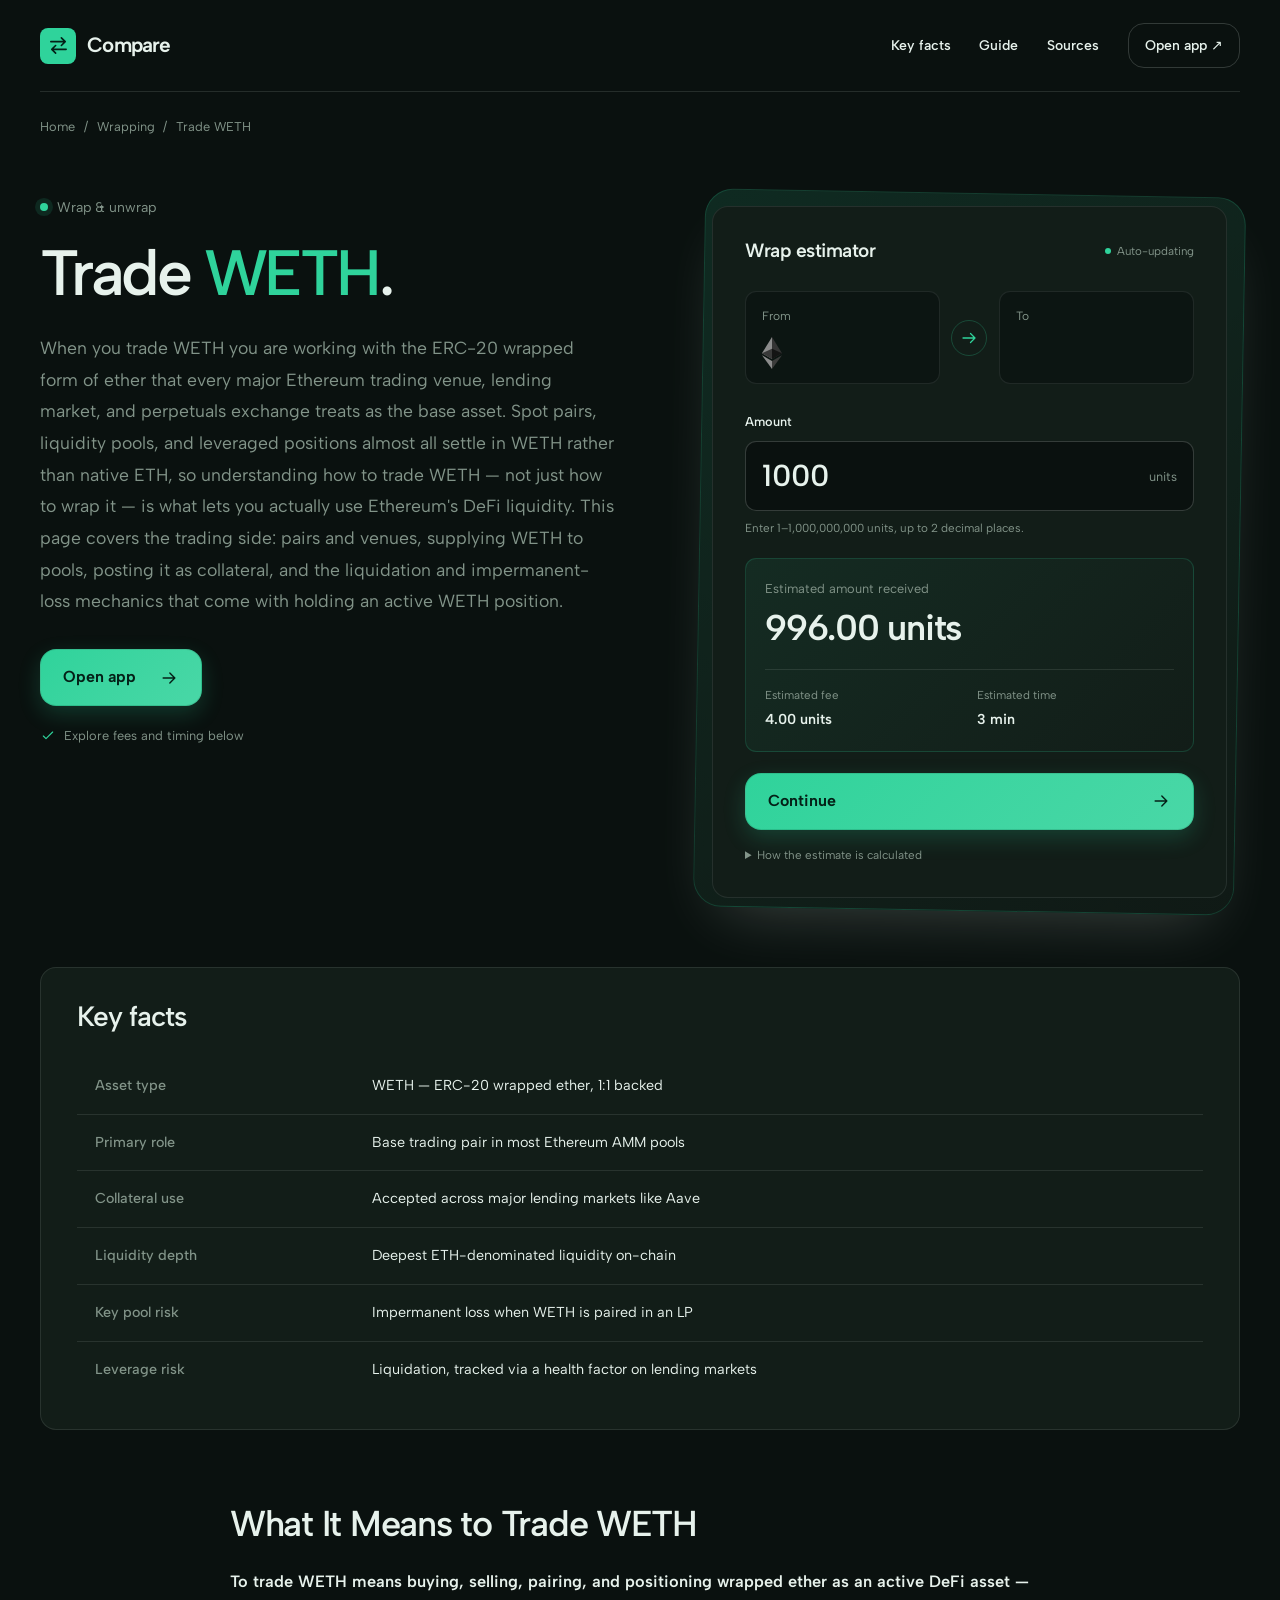
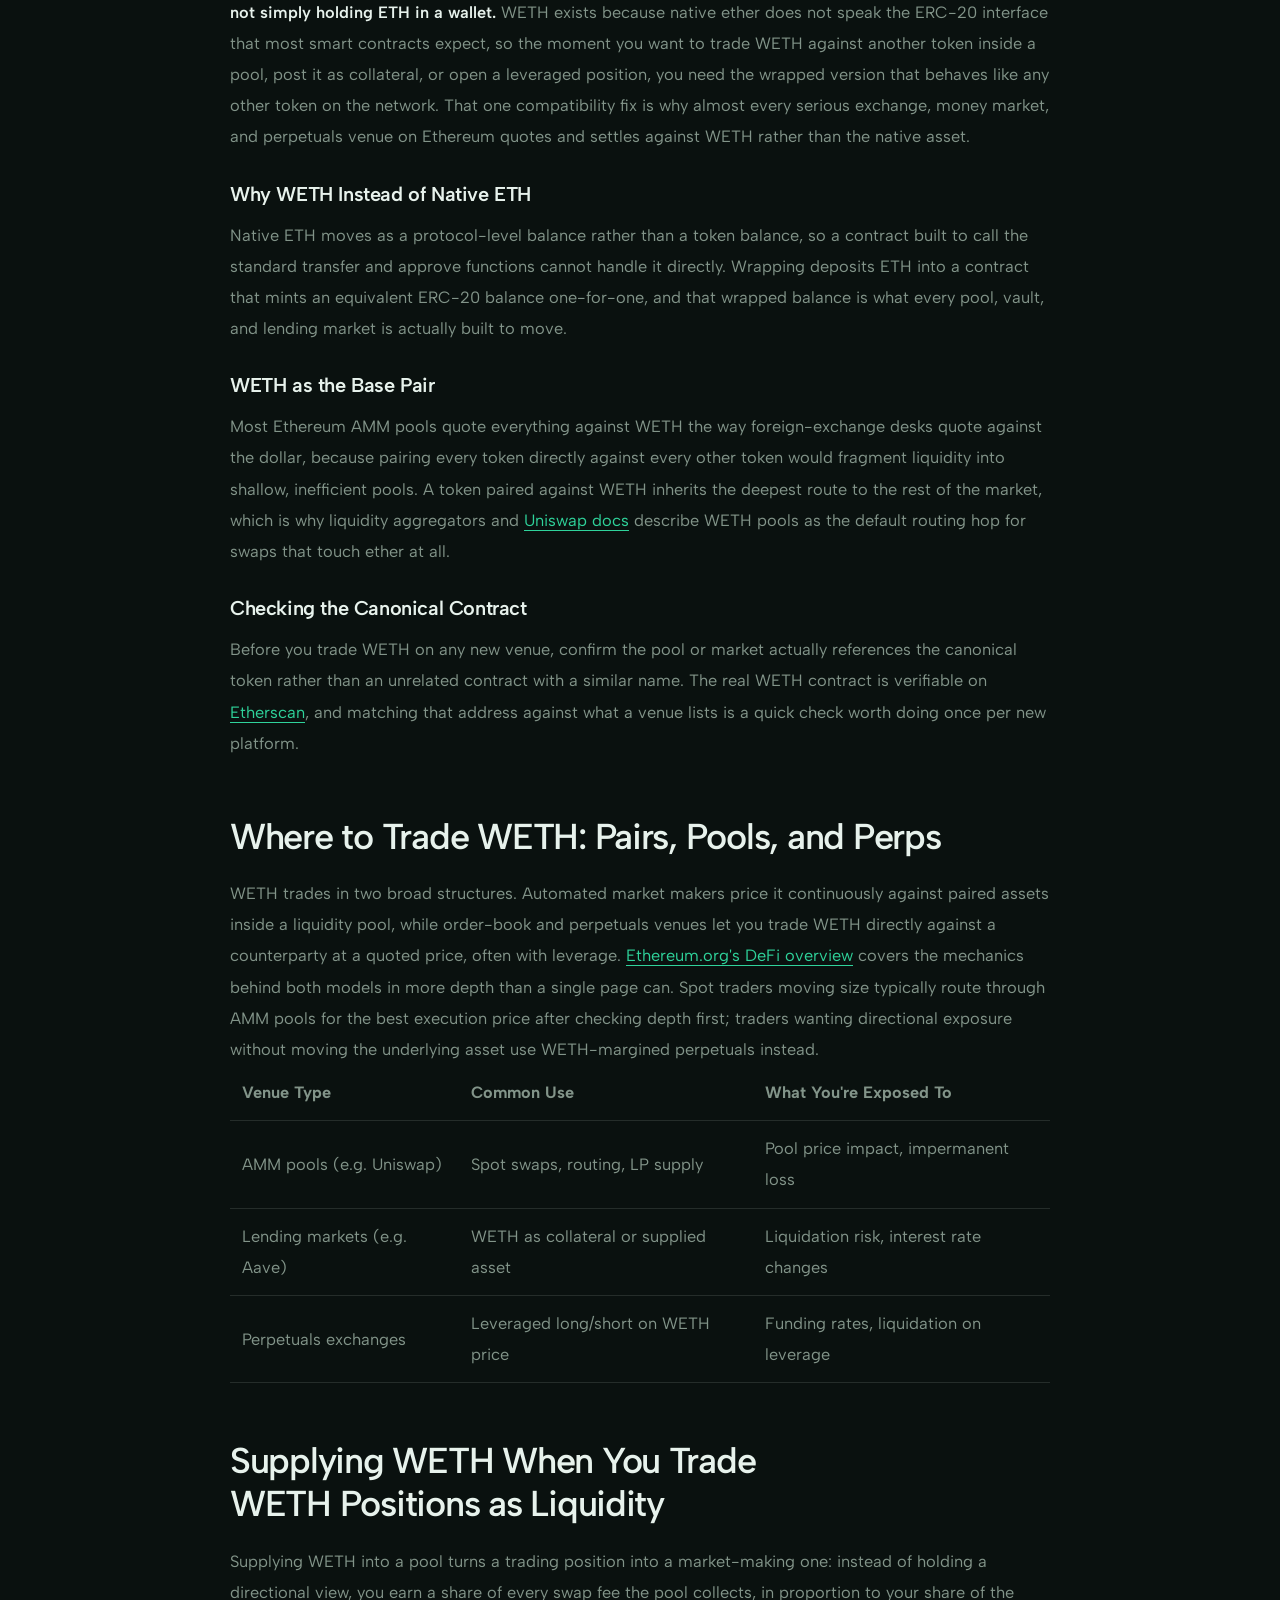
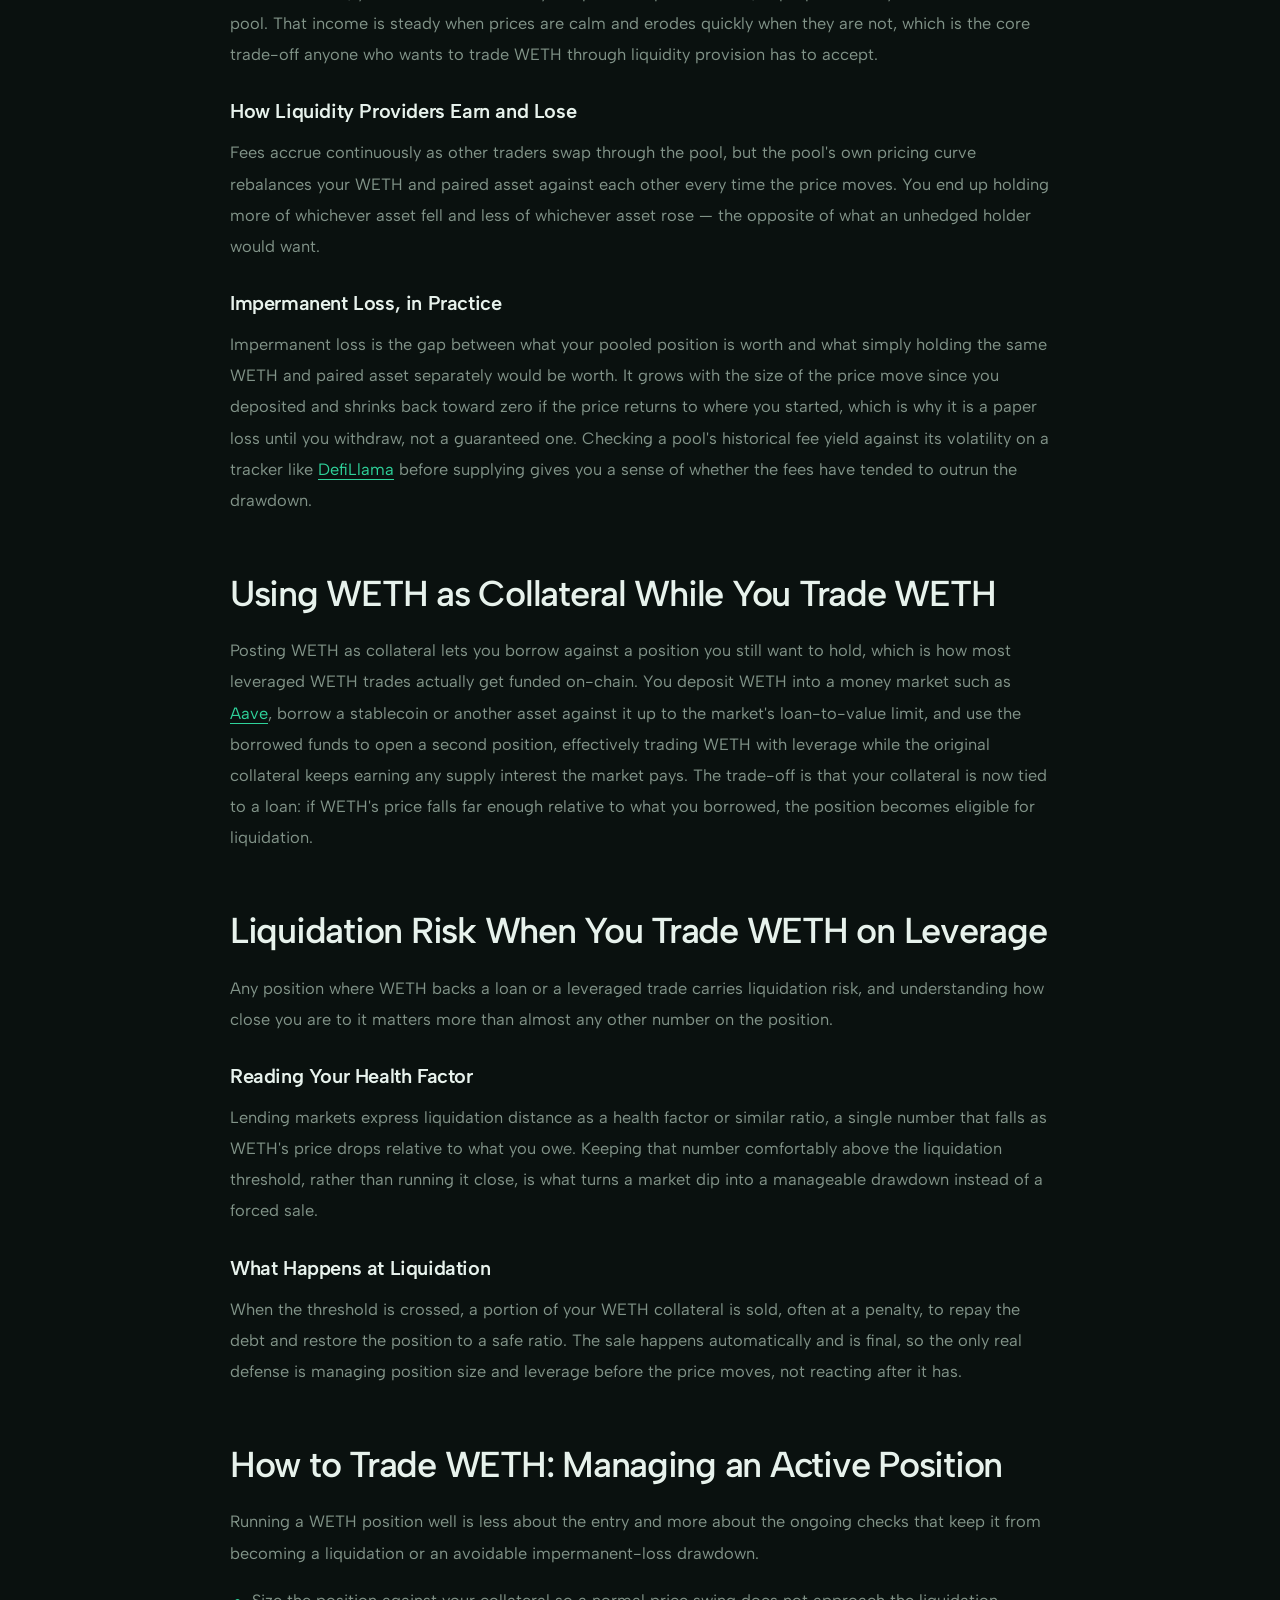
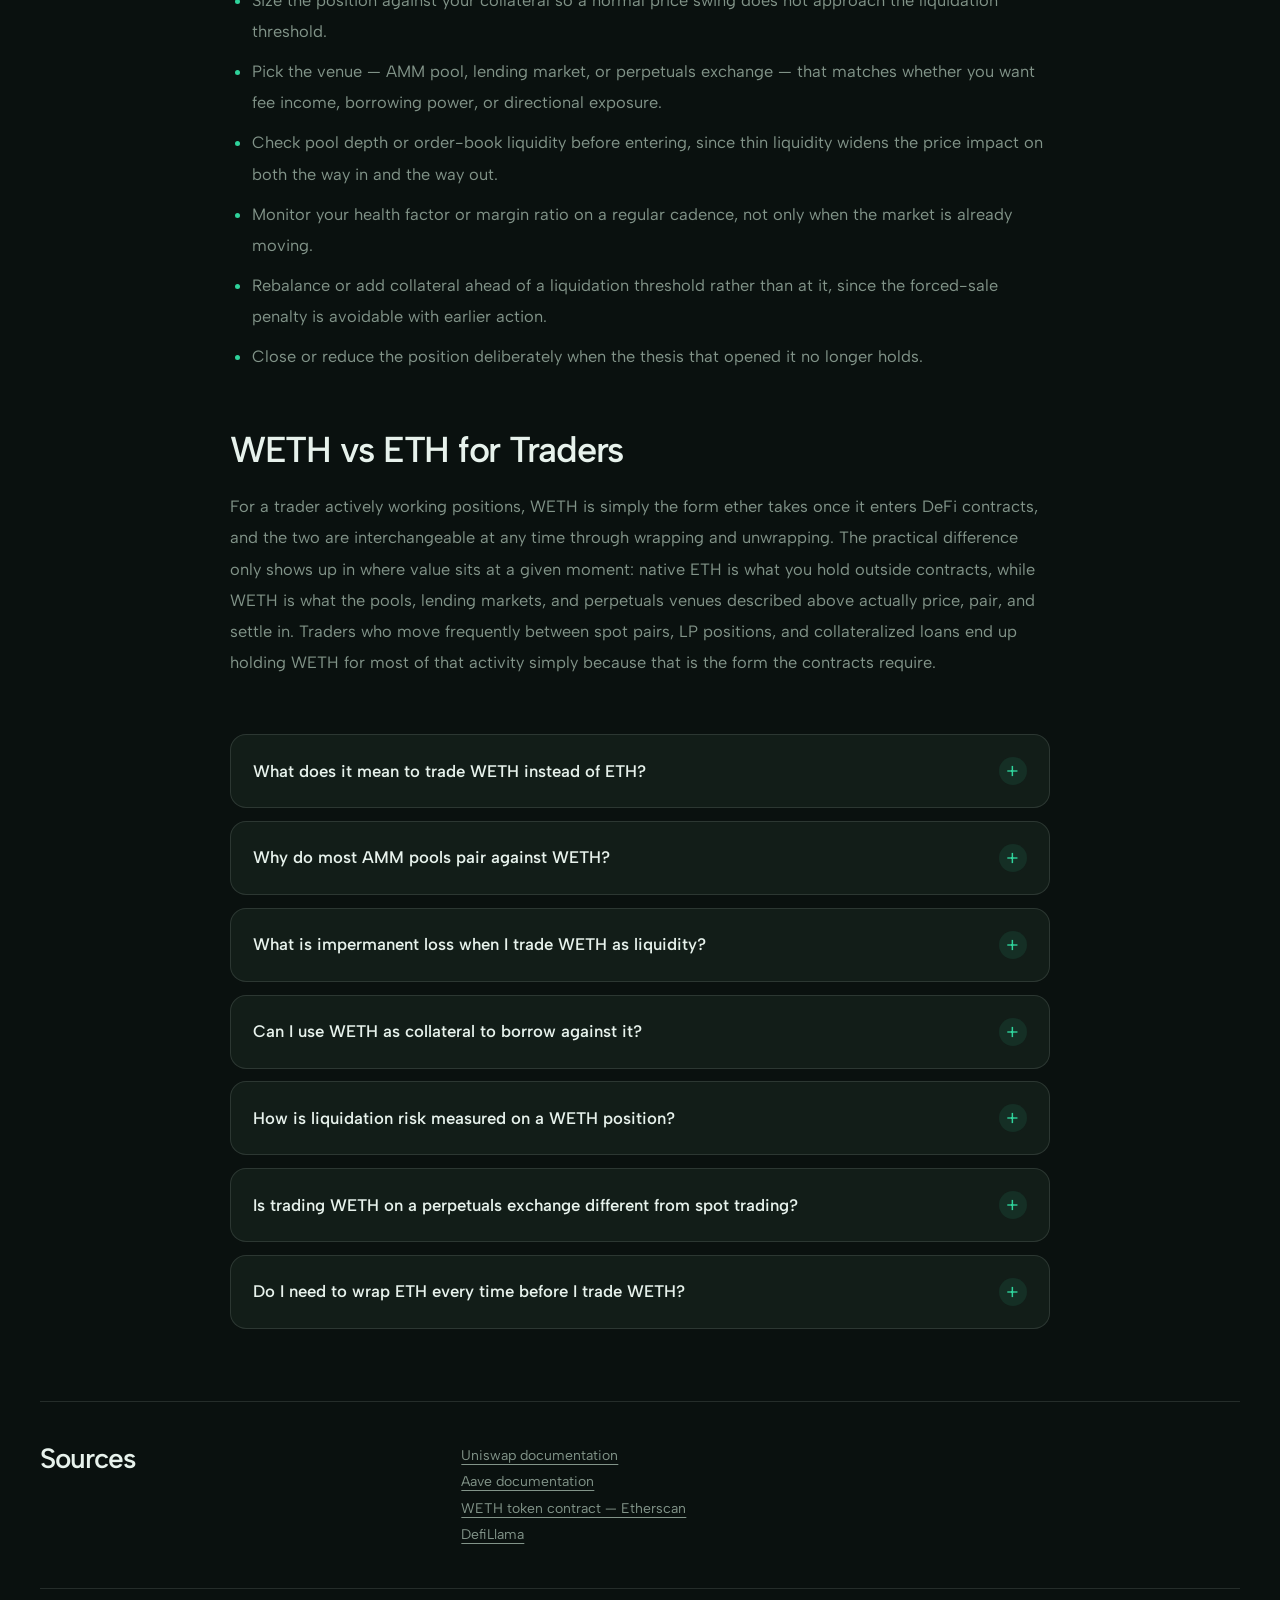
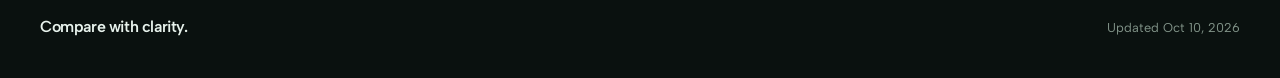
==== commit a7165ff1: "Compact hero/widget; lowercase canonical" ====
--- a/index.html
+++ b/index.html
@@ -13,7 +13,7 @@
 <meta name="twitter:card" content="summary_large_image">
 <meta name="twitter:title" content="Trade WETH">
 <link rel="preconnect" href="https://fonts.googleapis.com"><link rel="preconnect" href="https://fonts.gstatic.com" crossorigin><link rel="stylesheet" href="https://fonts.googleapis.com/css2?family=Albert+Sans:wght@400;500;600;700&family=Albert+Sans:wght@500;600;700&display=swap">
-<script type="application/ld+json">{"@context": "https://schema.org", "@graph": [{"@type": "WebSite", "@id": "https://trade-weth.github.io/#website", "url": "https://trade-weth.github.io/", "name": "Trade WETH — WETH Trading, Liquidity & Collateral Guide"}, {"@type": "WebPage", "@id": "https://trade-weth.github.io/#webpage", "url": "https://trade-weth.github.io/", "name": "Trade WETH — WETH Trading, Liquidity & Collateral Guide", "isPartOf": {"@id": "https://trade-weth.github.io/#website"}, "description": "Trade WETH across AMM pools, lending markets and perps. See how WETH works as the base pair, a liquidity position, and collateral — plus impermanent loss and liquidation risk.", "datePublished": "2026-10-09", "dateModified": "2026-10-09"}, {"@type": "SoftwareApplication", "name": "Trade WETH", "applicationCategory": "FinanceApplication", "operatingSystem": "Web", "offers": {"@type": "Offer", "price": "0", "priceCurrency": "USD"}}, {"@type": "BreadcrumbList", "itemListElement": [{"@type": "ListItem", "position": 1, "name": "Home", "item": "https://trade-weth.github.io/"}, {"@type": "ListItem", "position": 2, "name": "Wrapping"}, {"@type": "ListItem", "position": 3, "name": "Trade WETH"}]}, {"@type": "FAQPage", "mainEntity": [{"@type": "Question", "name": "What does it mean to trade WETH instead of ETH?", "acceptedAnswer": {"@type": "Answer", "text": "It means interacting with the ERC-20 wrapped form of ether inside DeFi contracts — swapping it in pools, supplying it as liquidity, or posting it as collateral — rather than holding native ETH outside those contracts. Pools, lending markets, and perpetuals venues are built to price and settle in WETH."}}, {"@type": "Question", "name": "Why do most AMM pools pair against WETH?", "acceptedAnswer": {"@type": "Answer", "text": "Pairing every token against WETH instead of against each other concentrates liquidity into fewer, deeper pools, the same way currency markets quote against a dominant reference currency. It gives any token the shortest, deepest route to the rest of the market."}}, {"@type": "Question", "name": "What is impermanent loss when I trade WETH as liquidity?", "acceptedAnswer": {"@type": "Answer", "text": "It is the gap between your pooled WETH position's value and the value of simply holding the same assets separately. It widens as the price moves further from where you deposited and narrows back if the price returns, so it is realized only when you withdraw."}}, {"@type": "Question", "name": "Can I use WETH as collateral to borrow against it?", "acceptedAnswer": {"@type": "Answer", "text": "Yes. Lending markets accept WETH as collateral and let you borrow another asset against it up to a loan-to-value limit, which is how most leveraged WETH trades are funded. The collateral remains at risk of liquidation if its price falls far enough relative to the loan."}}, {"@type": "Question", "name": "How is liquidation risk measured on a WETH position?", "acceptedAnswer": {"@type": "Answer", "text": "Lending markets track a health factor or similar ratio that falls as WETH's price drops relative to the debt it backs. Crossing the liquidation threshold triggers an automatic, penalized sale of collateral to repay the loan."}}, {"@type": "Question", "name": "Is trading WETH on a perpetuals exchange different from spot trading?", "acceptedAnswer": {"@type": "Answer", "text": "Yes. Perpetuals let you trade WETH's price directly with leverage and ongoing funding payments, without moving the underlying token through a pool, while spot trading exchanges the actual WETH balance against another asset."}}, {"@type": "Question", "name": "Do I need to wrap ETH every time before I trade WETH?", "acceptedAnswer": {"@type": "Answer", "text": "Only once per batch of ETH you intend to use. Wrapping is a one-time step that converts ETH into the ERC-20 balance the pools and markets require; the wrapped WETH then stays usable across as many trades as you want without wrapping again."}}]}]}</script>
+<script type="application/ld+json">{"@context": "https://schema.org", "@graph": [{"@type": "WebSite", "@id": "https://trade-weth.github.io/#website", "url": "https://trade-weth.github.io/", "name": "Trade WETH — WETH Trading, Liquidity & Collateral Guide"}, {"@type": "WebPage", "@id": "https://trade-weth.github.io/#webpage", "url": "https://trade-weth.github.io/", "name": "Trade WETH — WETH Trading, Liquidity & Collateral Guide", "isPartOf": {"@id": "https://trade-weth.github.io/#website"}, "description": "Trade WETH across AMM pools, lending markets and perps. See how WETH works as the base pair, a liquidity position, and collateral — plus impermanent loss and liquidation risk.", "datePublished": "2026-10-10", "dateModified": "2026-10-10"}, {"@type": "SoftwareApplication", "name": "Trade WETH", "applicationCategory": "FinanceApplication", "operatingSystem": "Web", "offers": {"@type": "Offer", "price": "0", "priceCurrency": "USD"}}, {"@type": "BreadcrumbList", "itemListElement": [{"@type": "ListItem", "position": 1, "name": "Home", "item": "https://trade-weth.github.io/"}, {"@type": "ListItem", "position": 2, "name": "Wrapping"}, {"@type": "ListItem", "position": 3, "name": "Trade WETH"}]}, {"@type": "FAQPage", "mainEntity": [{"@type": "Question", "name": "What does it mean to trade WETH instead of ETH?", "acceptedAnswer": {"@type": "Answer", "text": "It means interacting with the ERC-20 wrapped form of ether inside DeFi contracts — swapping it in pools, supplying it as liquidity, or posting it as collateral — rather than holding native ETH outside those contracts. Pools, lending markets, and perpetuals venues are built to price and settle in WETH."}}, {"@type": "Question", "name": "Why do most AMM pools pair against WETH?", "acceptedAnswer": {"@type": "Answer", "text": "Pairing every token against WETH instead of against each other concentrates liquidity into fewer, deeper pools, the same way currency markets quote against a dominant reference currency. It gives any token the shortest, deepest route to the rest of the market."}}, {"@type": "Question", "name": "What is impermanent loss when I trade WETH as liquidity?", "acceptedAnswer": {"@type": "Answer", "text": "It is the gap between your pooled WETH position's value and the value of simply holding the same assets separately. It widens as the price moves further from where you deposited and narrows back if the price returns, so it is realized only when you withdraw."}}, {"@type": "Question", "name": "Can I use WETH as collateral to borrow against it?", "acceptedAnswer": {"@type": "Answer", "text": "Yes. Lending markets accept WETH as collateral and let you borrow another asset against it up to a loan-to-value limit, which is how most leveraged WETH trades are funded. The collateral remains at risk of liquidation if its price falls far enough relative to the loan."}}, {"@type": "Question", "name": "How is liquidation risk measured on a WETH position?", "acceptedAnswer": {"@type": "Answer", "text": "Lending markets track a health factor or similar ratio that falls as WETH's price drops relative to the debt it backs. Crossing the liquidation threshold triggers an automatic, penalized sale of collateral to repay the loan."}}, {"@type": "Question", "name": "Is trading WETH on a perpetuals exchange different from spot trading?", "acceptedAnswer": {"@type": "Answer", "text": "Yes. Perpetuals let you trade WETH's price directly with leverage and ongoing funding payments, without moving the underlying token through a pool, while spot trading exchanges the actual WETH balance against another asset."}}, {"@type": "Question", "name": "Do I need to wrap ETH every time before I trade WETH?", "acceptedAnswer": {"@type": "Answer", "text": "Only once per batch of ETH you intend to use. Wrapping is a one-time step that converts ETH into the ERC-20 balance the pools and markets require; the wrapped WETH then stays usable across as many trades as you want without wrapping again."}}]}]}</script>
 <style>
 :root{--bg:#0A110F;--surface:#121D18;--text:#E7F2EC;--muted:#829489;--accent:#2FD39B;--accent-ink:#042017;--radius:16px;--display:"Albert Sans";--body:"Albert Sans"}
 *{box-sizing:border-box}
@@ -39,7 +39,7 @@
 .c0733cf{display:flex;flex-wrap:wrap;align-items:center;gap:.55rem;margin:0;padding:0;list-style:none}
 .c0733cf a{text-decoration:none}
 .c0733cf [aria-current="page"]{color:var(--text)}
-.c178889{display:grid;grid-template-columns:minmax(0,1.1fr) minmax(0,1fr);align-items:center;gap:clamp(2rem,6vw,6rem);padding-block:2.5rem 5.5rem}
+.c178889{display:grid;grid-template-columns:minmax(0,1.1fr) minmax(0,1fr);align-items:start;gap:clamp(1.75rem,5vw,4rem);padding-block:2rem 3.5rem}
 .c7908fd{min-width:0}
 .c00821f{display:inline-flex;align-items:center;gap:.55rem;margin:0 0 1.25rem;color:var(--muted);font-size:.875rem}
 .c00821f::before{content:"";width:.5rem;height:.5rem;border-radius:50%;background:var(--accent);box-shadow:0 0 0 5px color-mix(in srgb,var(--accent) 12%,transparent)}
@@ -197,7 +197,7 @@
 <li><a class="cb57d9b" href="https://docs.aave.com/" rel="nofollow noopener" target="_blank">Aave documentation</a></li>
 <li><a class="cb57d9b" href="https://etherscan.io/token/0xC02aaA39b223FE8D0A0e5C4F27eAD9083C756Cc2" rel="nofollow noopener" target="_blank">WETH token contract — Etherscan</a></li>
 <li><a class="cb57d9b" href="https://defillama.com/" rel="nofollow noopener" target="_blank">DefiLlama</a></li></ul></div></section>
-<footer class="c484d1c"><span class="c07b659">Compare with clarity.</span><p class="c12a247">Updated Oct 09, 2026</p></footer>
+<footer class="c484d1c"><span class="c07b659">Compare with clarity.</span><p class="c12a247">Updated Oct 10, 2026</p></footer>
 </div>
 <script>
 (() => {
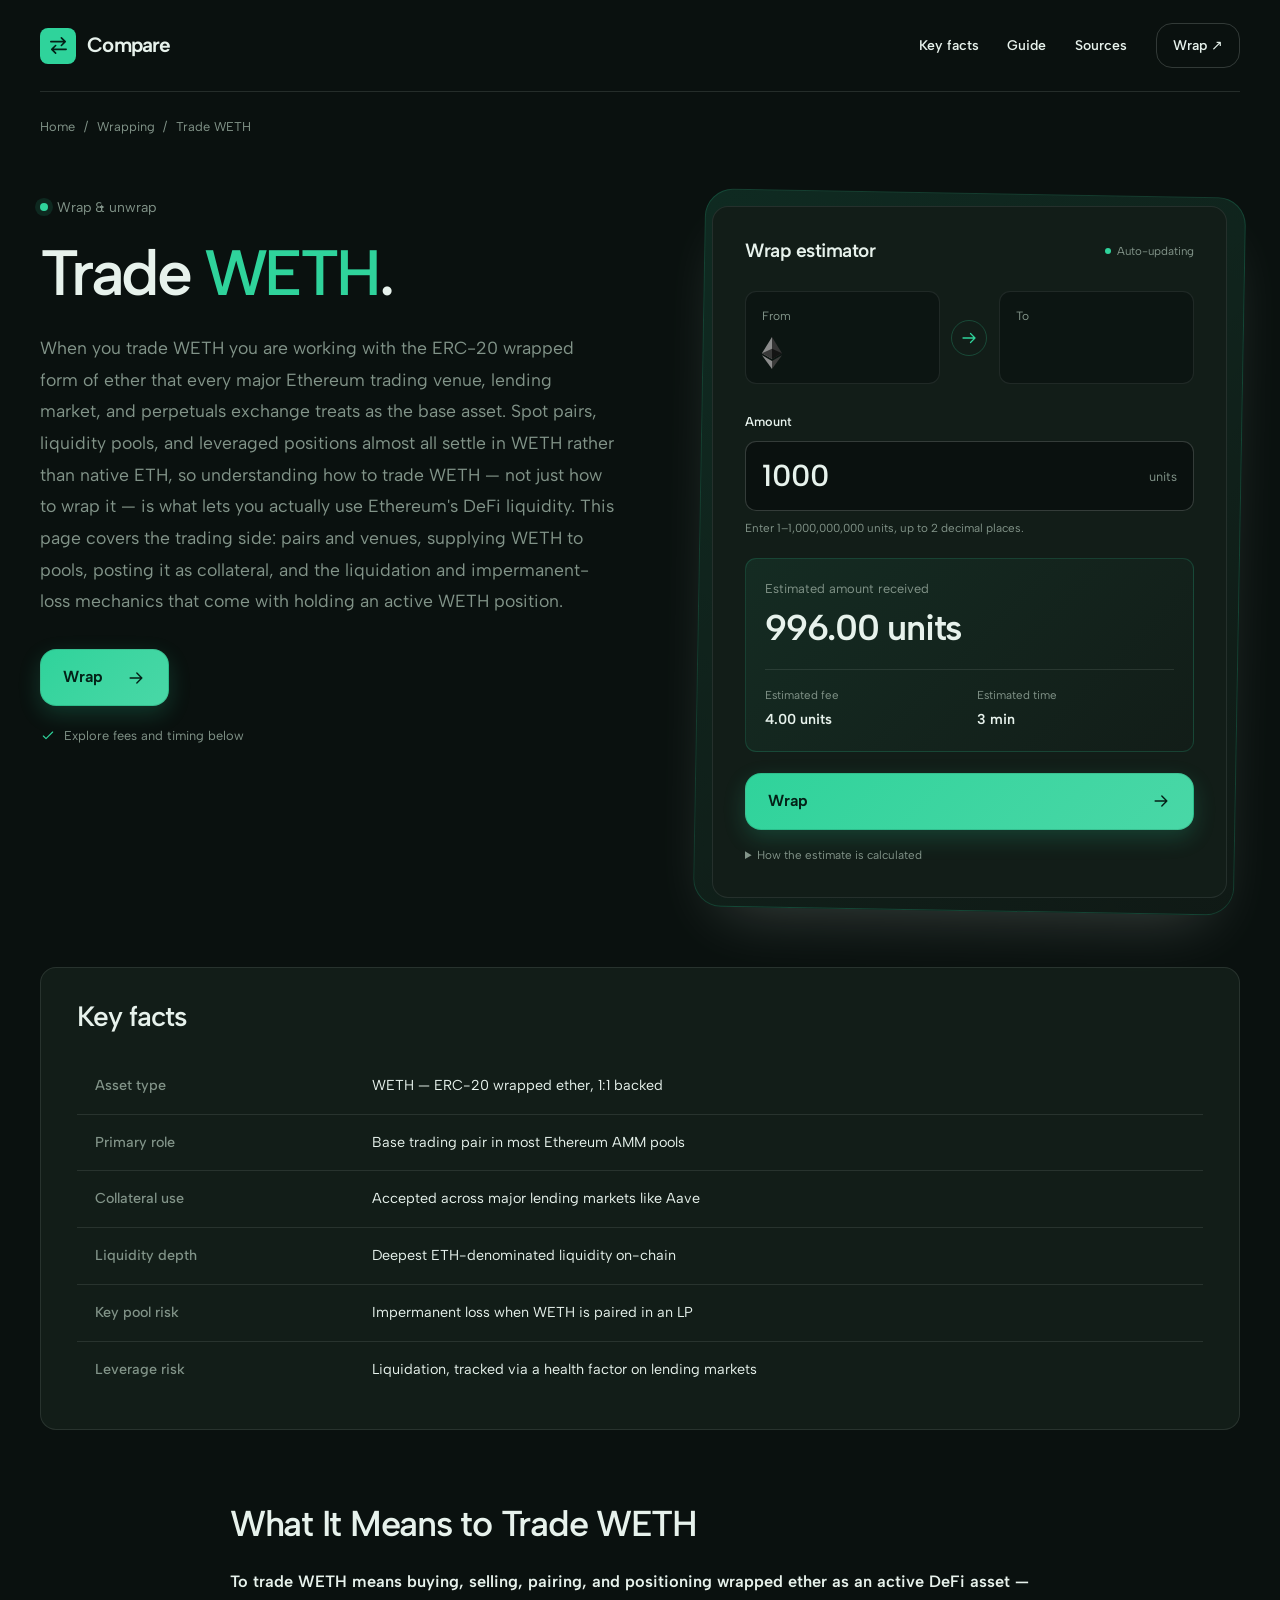
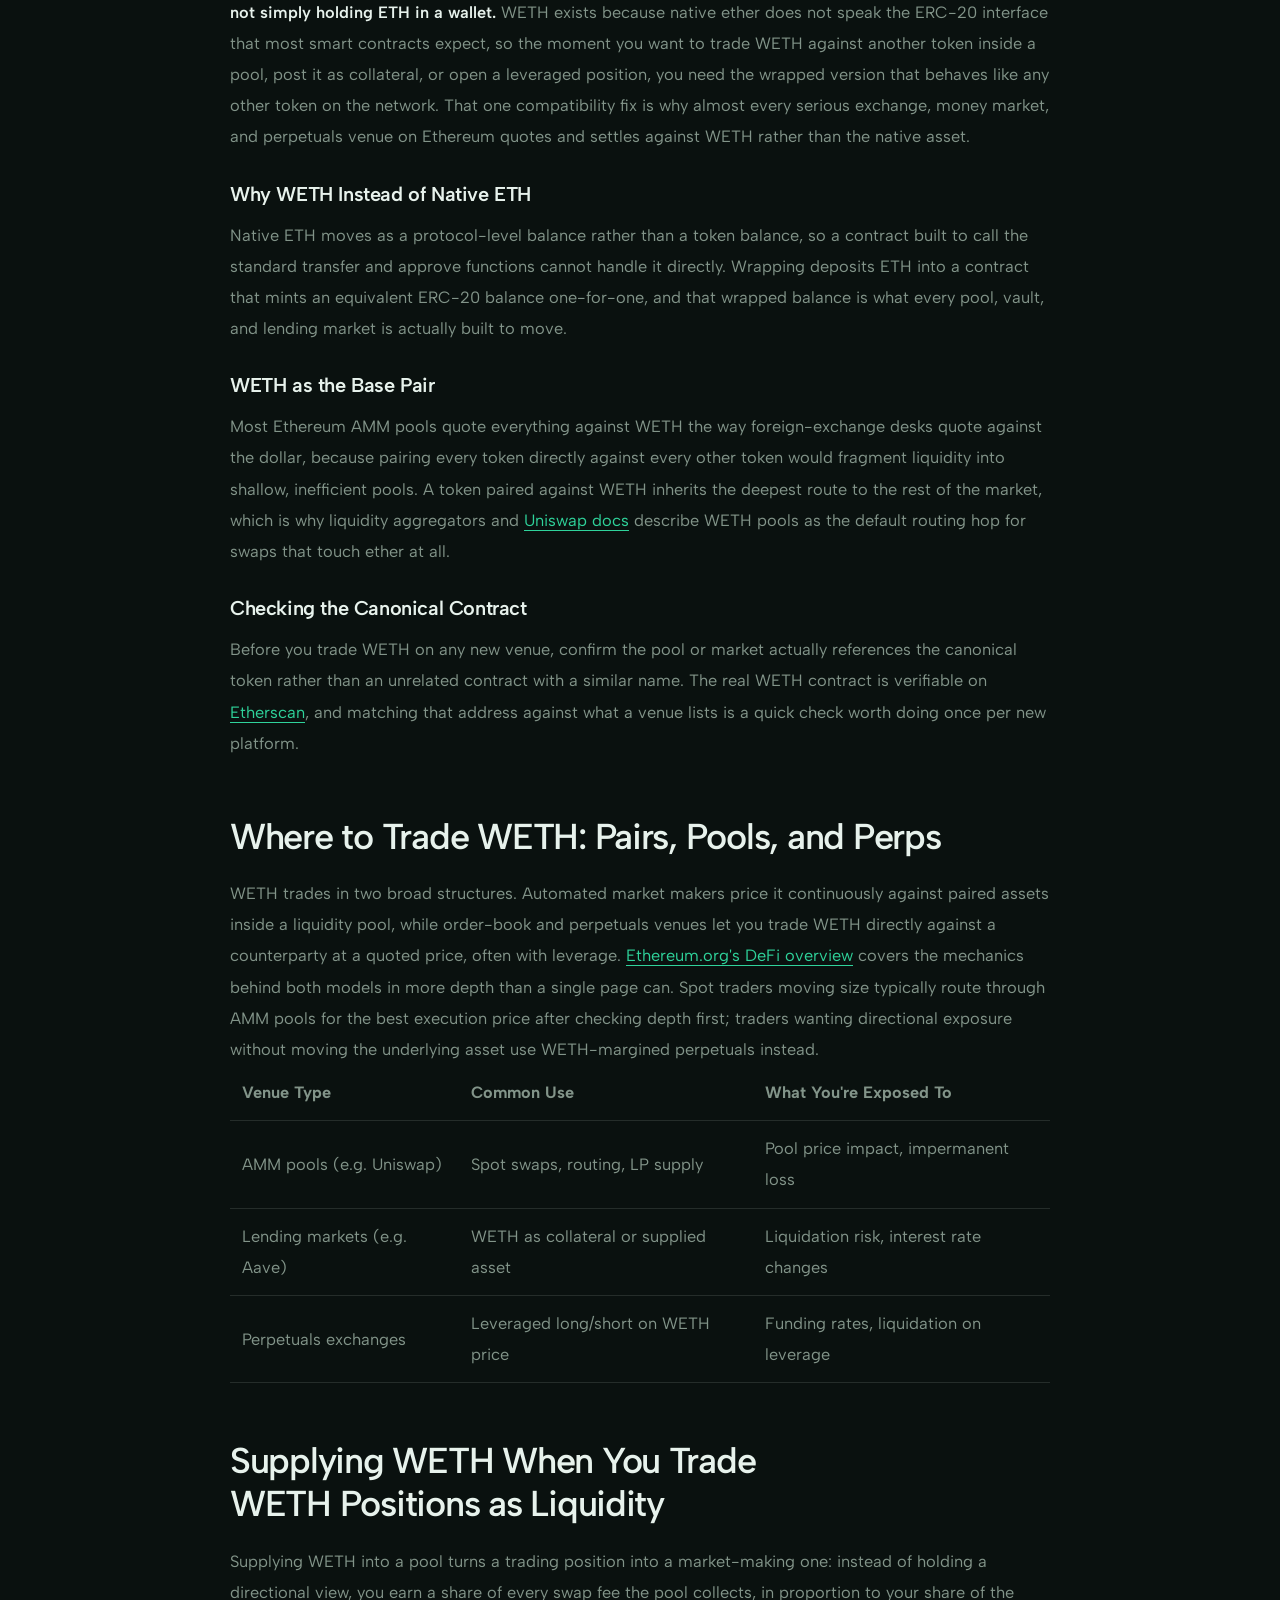
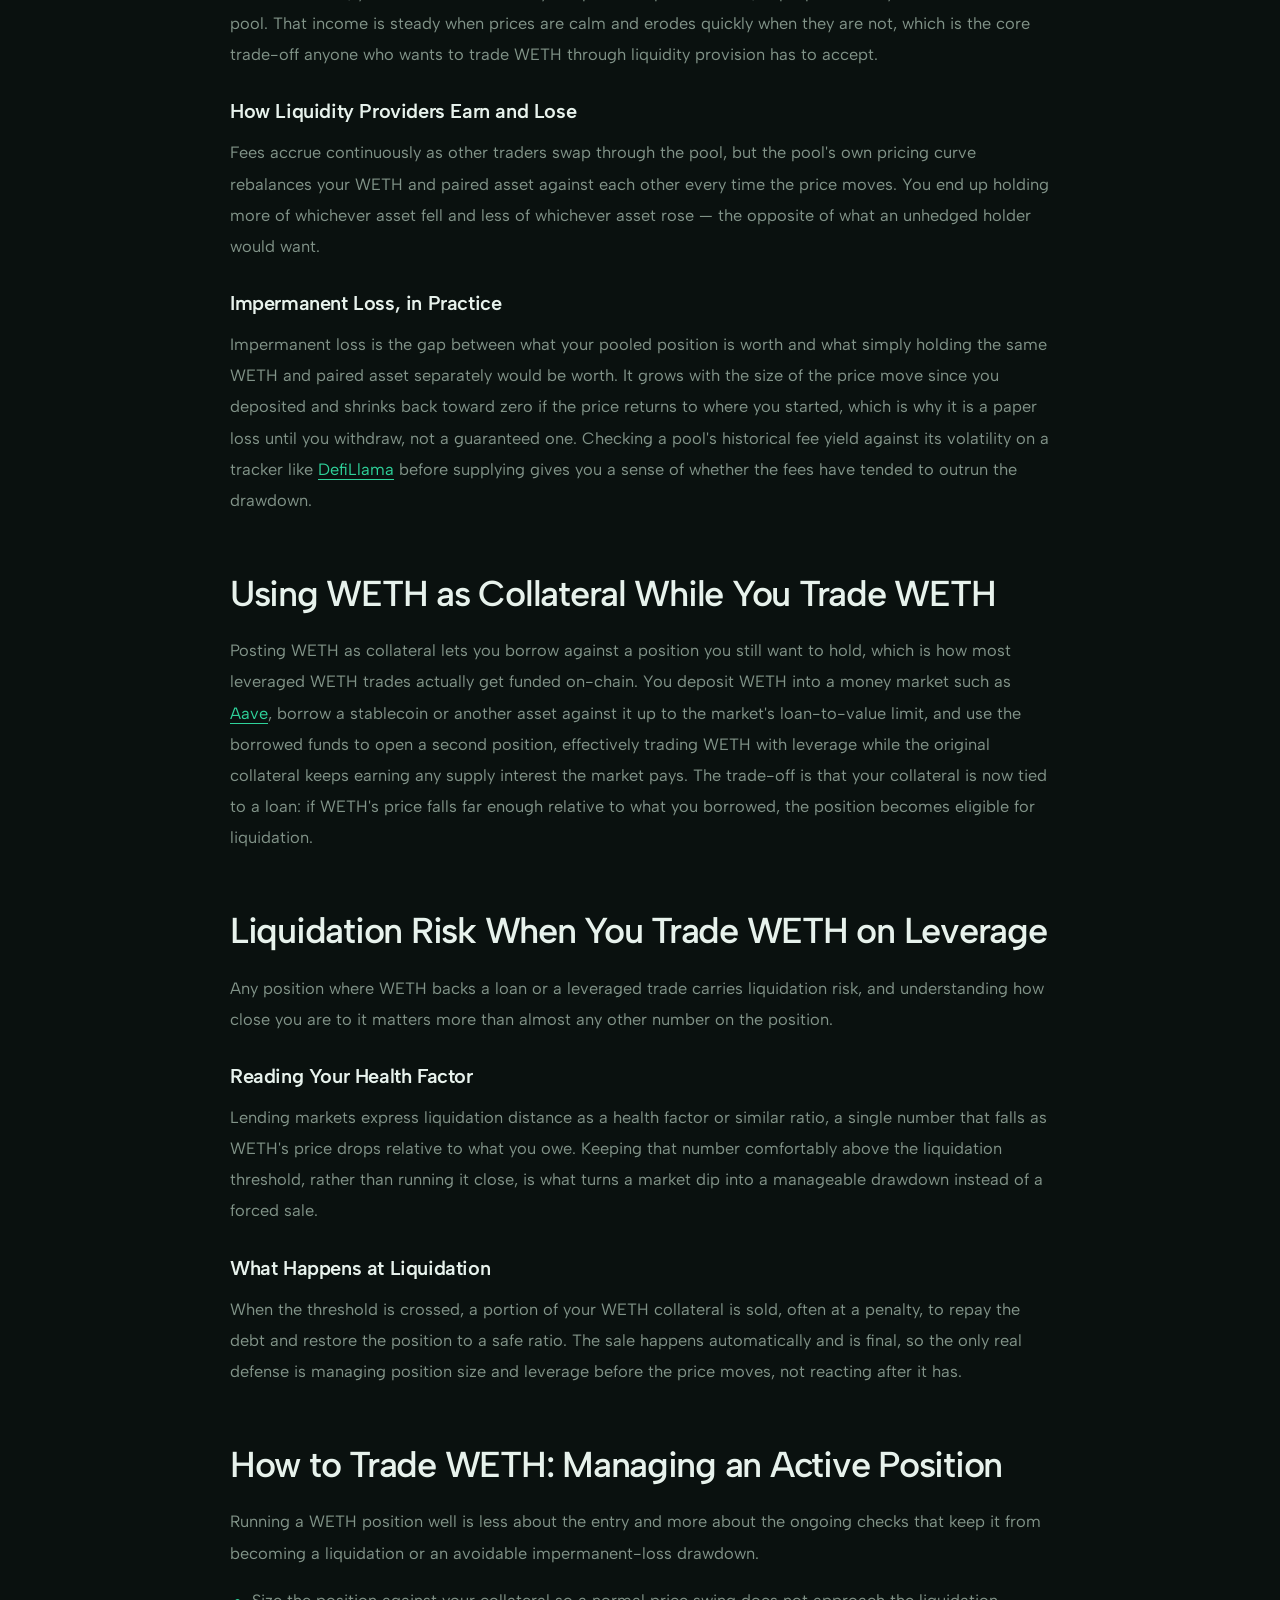
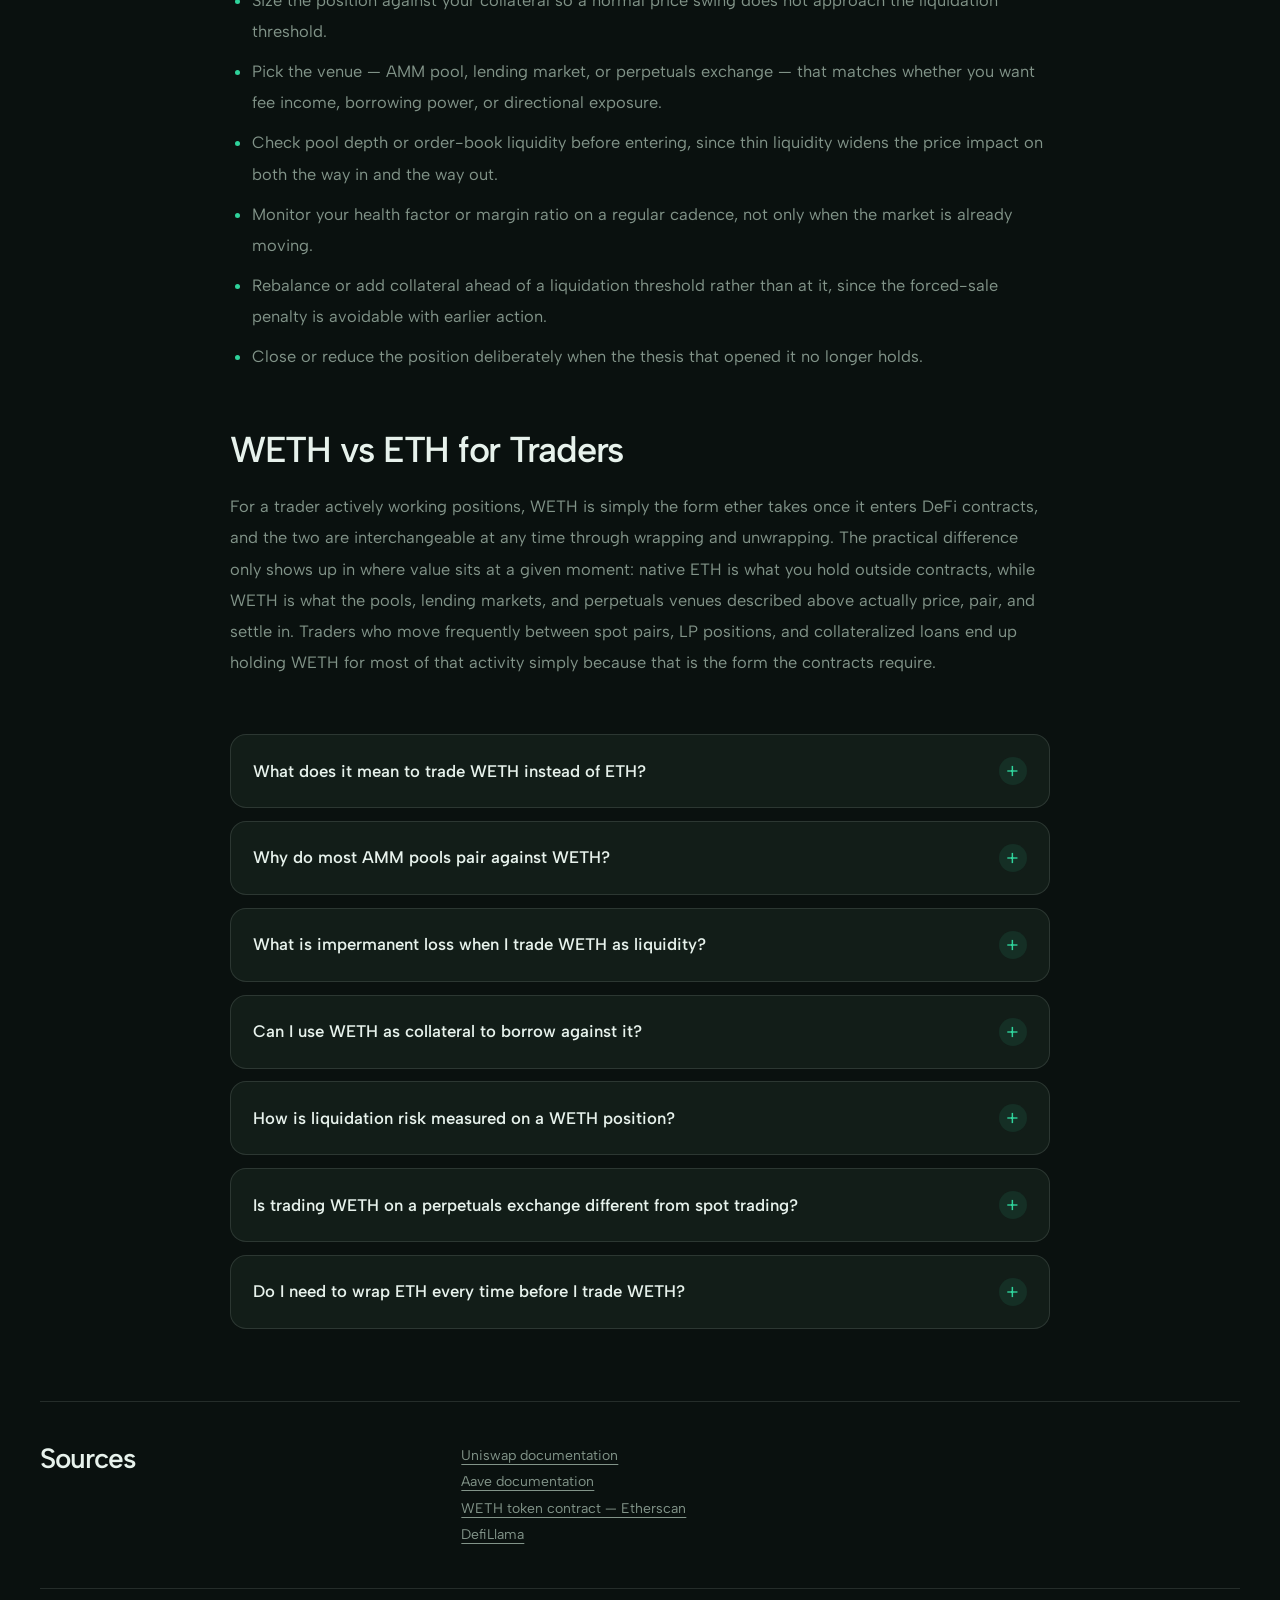
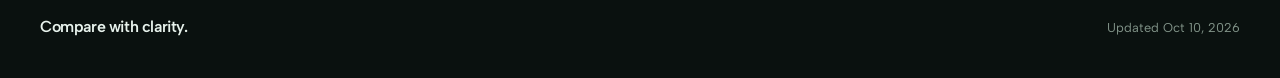
==== commit 264cc58c: "Compact hero; action-verb CTA (swap/bridge/stake)" ====
--- a/index.html
+++ b/index.html
@@ -137,7 +137,7 @@
 <div class="c34439f">
 <nav class="cd2f4a4" aria-label="Main navigation">
 <a class="ca5c58b" href="#hero"><span class="c77e095" aria-hidden="true"><svg viewBox="0 0 24 24"><path d="M4 8h15m-4-4 4 4-4 4M20 16H5m4-4-4 4 4 4"/></svg></span>Compare</a>
-<div class="c4f210f"><a href="#facts">Key facts</a><a href="#guide">Guide</a><a href="#sources">Sources</a><a class="cec21ac" href="dashboard/">Open app ↗</a></div>
+<div class="c4f210f"><a href="#facts">Key facts</a><a href="#guide">Guide</a><a href="#sources">Sources</a><a class="cec21ac" href="dashboard/">Wrap ↗</a></div>
 </nav>
 <div class="cc50fbc"><nav class="c0733cf" aria-label="Breadcrumb"><a href="dashboard/">Home</a> <span>/</span> <span>Wrapping</span> <span>/</span> <span>Trade WETH</span></nav></div>
 <section class="c178889" id="hero" aria-labelledby="hero-title">
@@ -145,7 +145,7 @@
 <p class="c00821f">Wrap & unwrap</p>
 <h1 id="hero-title">Trade <em>WETH</em>.</h1>
 <p class="c580b71">When you trade WETH you are working with the ERC-20 wrapped form of ether that every major Ethereum trading venue, lending market, and perpetuals exchange treats as the base asset. Spot pairs, liquidity pools, and leveraged positions almost all settle in WETH rather than native ETH, so understanding how to trade WETH — not just how to wrap it — is what lets you actually use Ethereum's DeFi liquidity. This page covers the trading side: pairs and venues, supplying WETH to pools, posting it as collateral, and the liquidation and impermanent-loss mechanics that come with holding an active WETH position.</p>
-<a class="c2770d3" href="dashboard/">Open app <svg viewBox="0 0 24 24" aria-hidden="true"><path d="M5 12h14m-6-6 6 6-6 6"/></svg></a>
+<a class="c2770d3" href="dashboard/">Wrap <svg viewBox="0 0 24 24" aria-hidden="true"><path d="M5 12h14m-6-6 6 6-6 6"/></svg></a>
 <p class="c29c3e3"><svg viewBox="0 0 24 24" aria-hidden="true"><path d="m5 12 4 4L19 6"/></svg>Explore fees and timing below</p>
 </div>
 <aside class="cc9c75e" aria-labelledby="estimator-title">
@@ -168,7 +168,7 @@
 <div><span class="c3c15d4">Estimated time</span><output class="c40de34" id="time" for="amount">—</output></div>
 </div>
 </div>
-<a class="c2770d3" href="dashboard/">Continue <svg viewBox="0 0 24 24" aria-hidden="true"><path d="M5 12h14m-6-6 6 6-6 6"/></svg></a>
+<a class="c2770d3" href="dashboard/">Wrap <svg viewBox="0 0 24 24" aria-hidden="true"><path d="M5 12h14m-6-6 6 6-6 6"/></svg></a>
 <details class="c97b061"><summary>How the estimate is calculated</summary><p>Fee = 0.5 units + 0.35% of the amount, rounded to 2 decimals. Amount received = amount − fee. Time = 2 minutes + 1 minute per 10,000 units, rounded up.</p></details>
 <noscript><p class="c352f21">Enable JavaScript to calculate fees and timing.</p></noscript>
 </div>
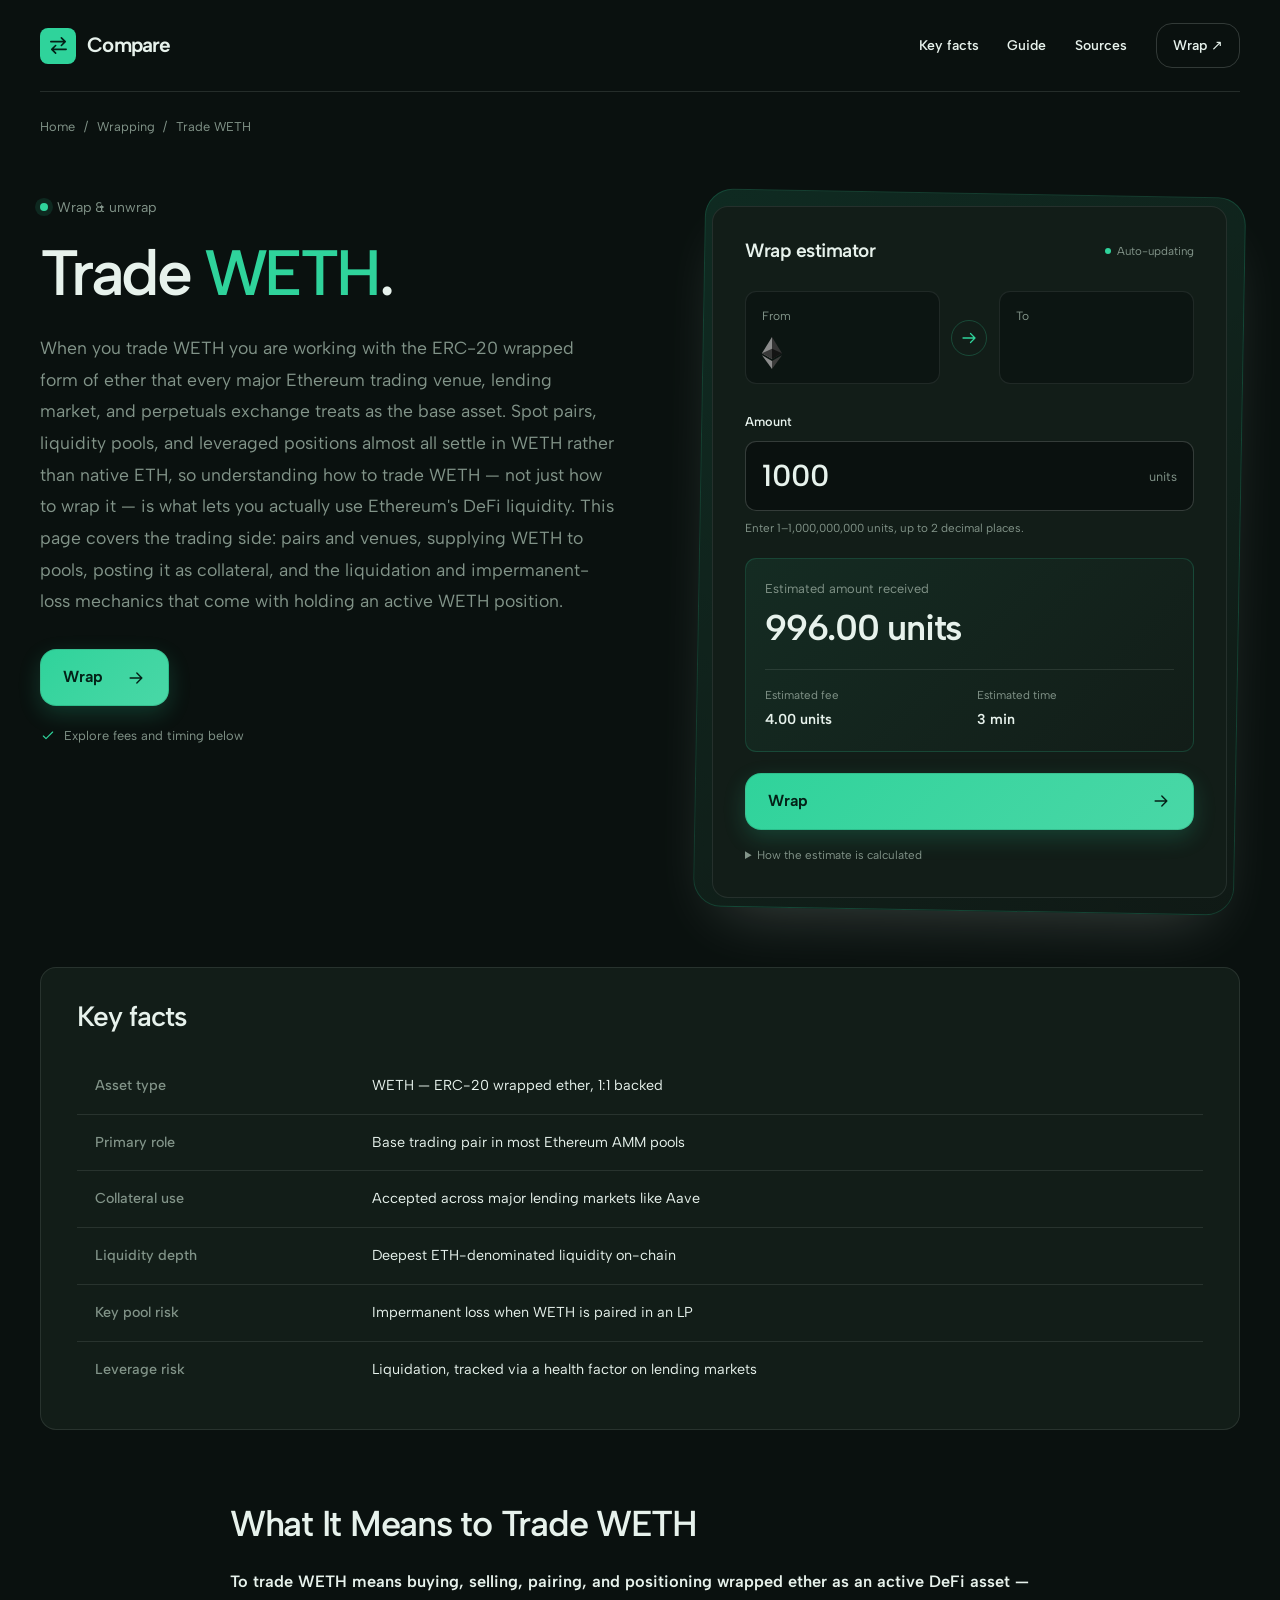
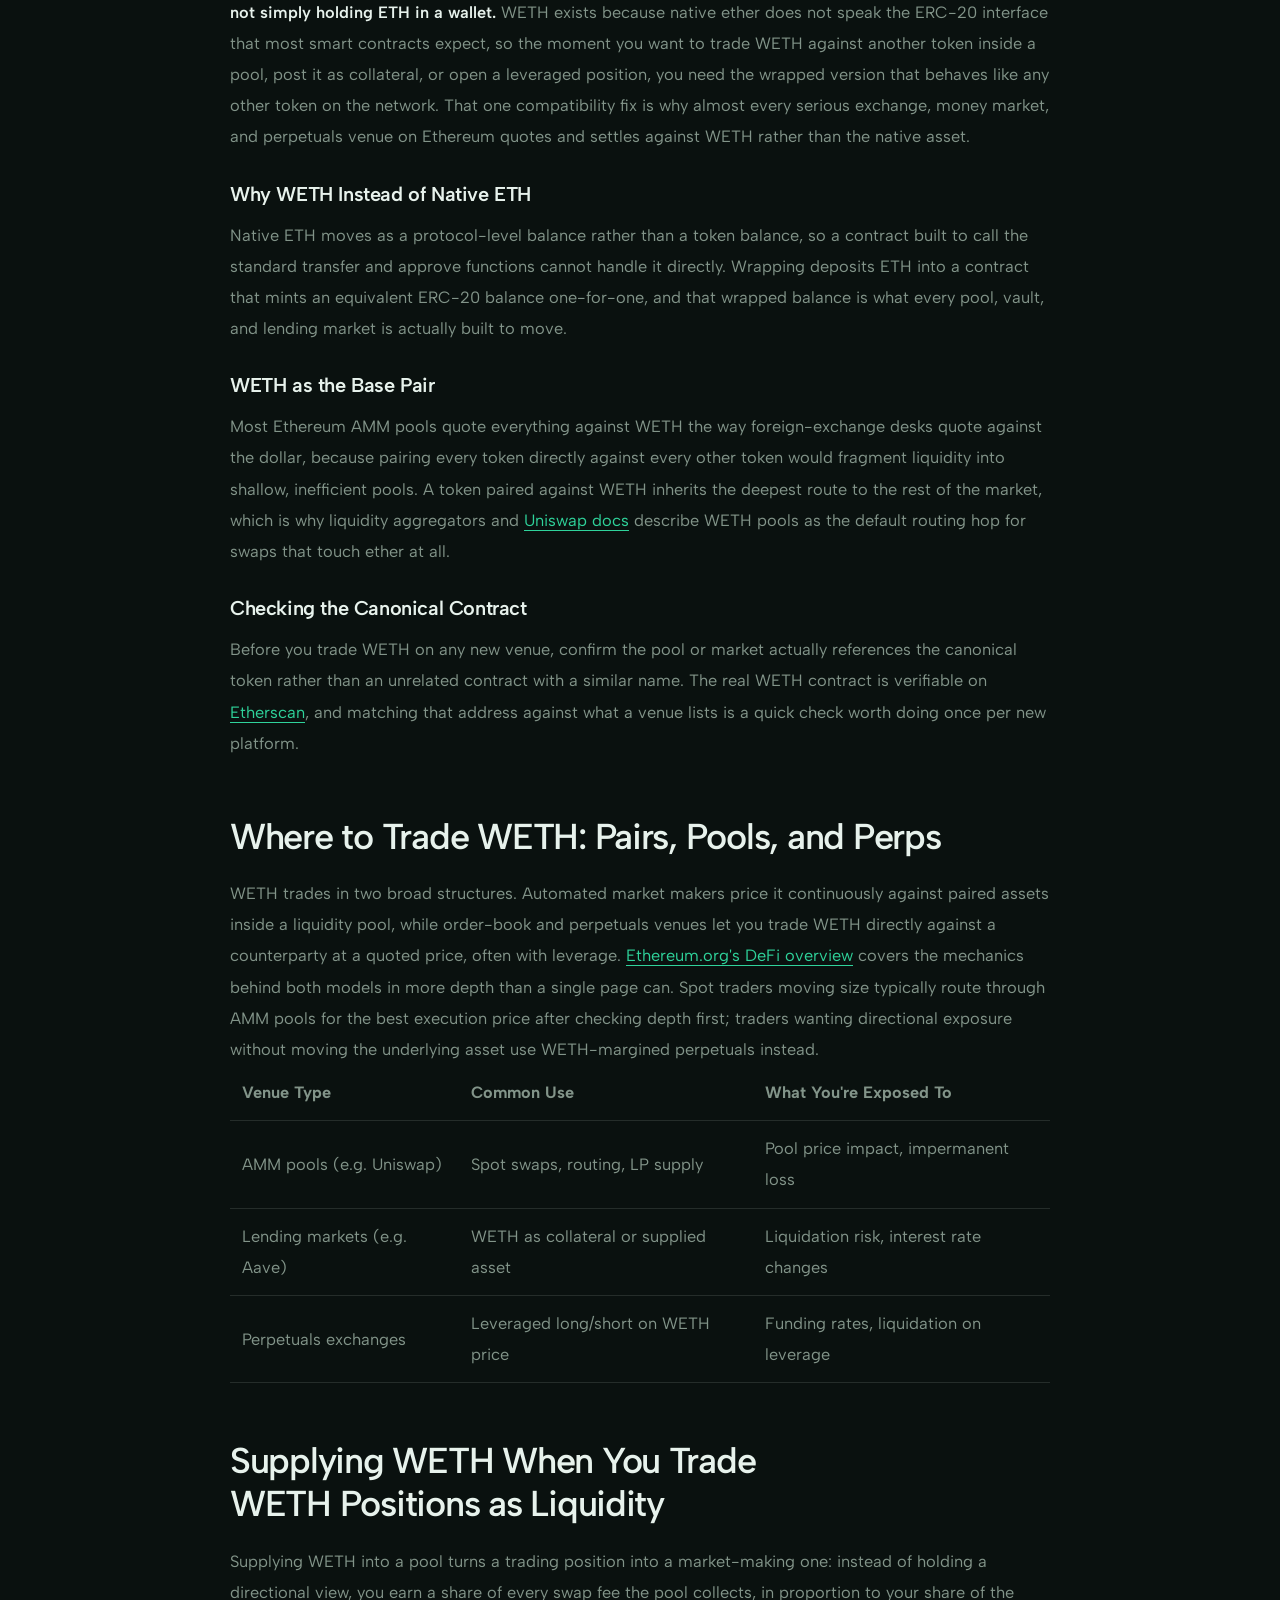
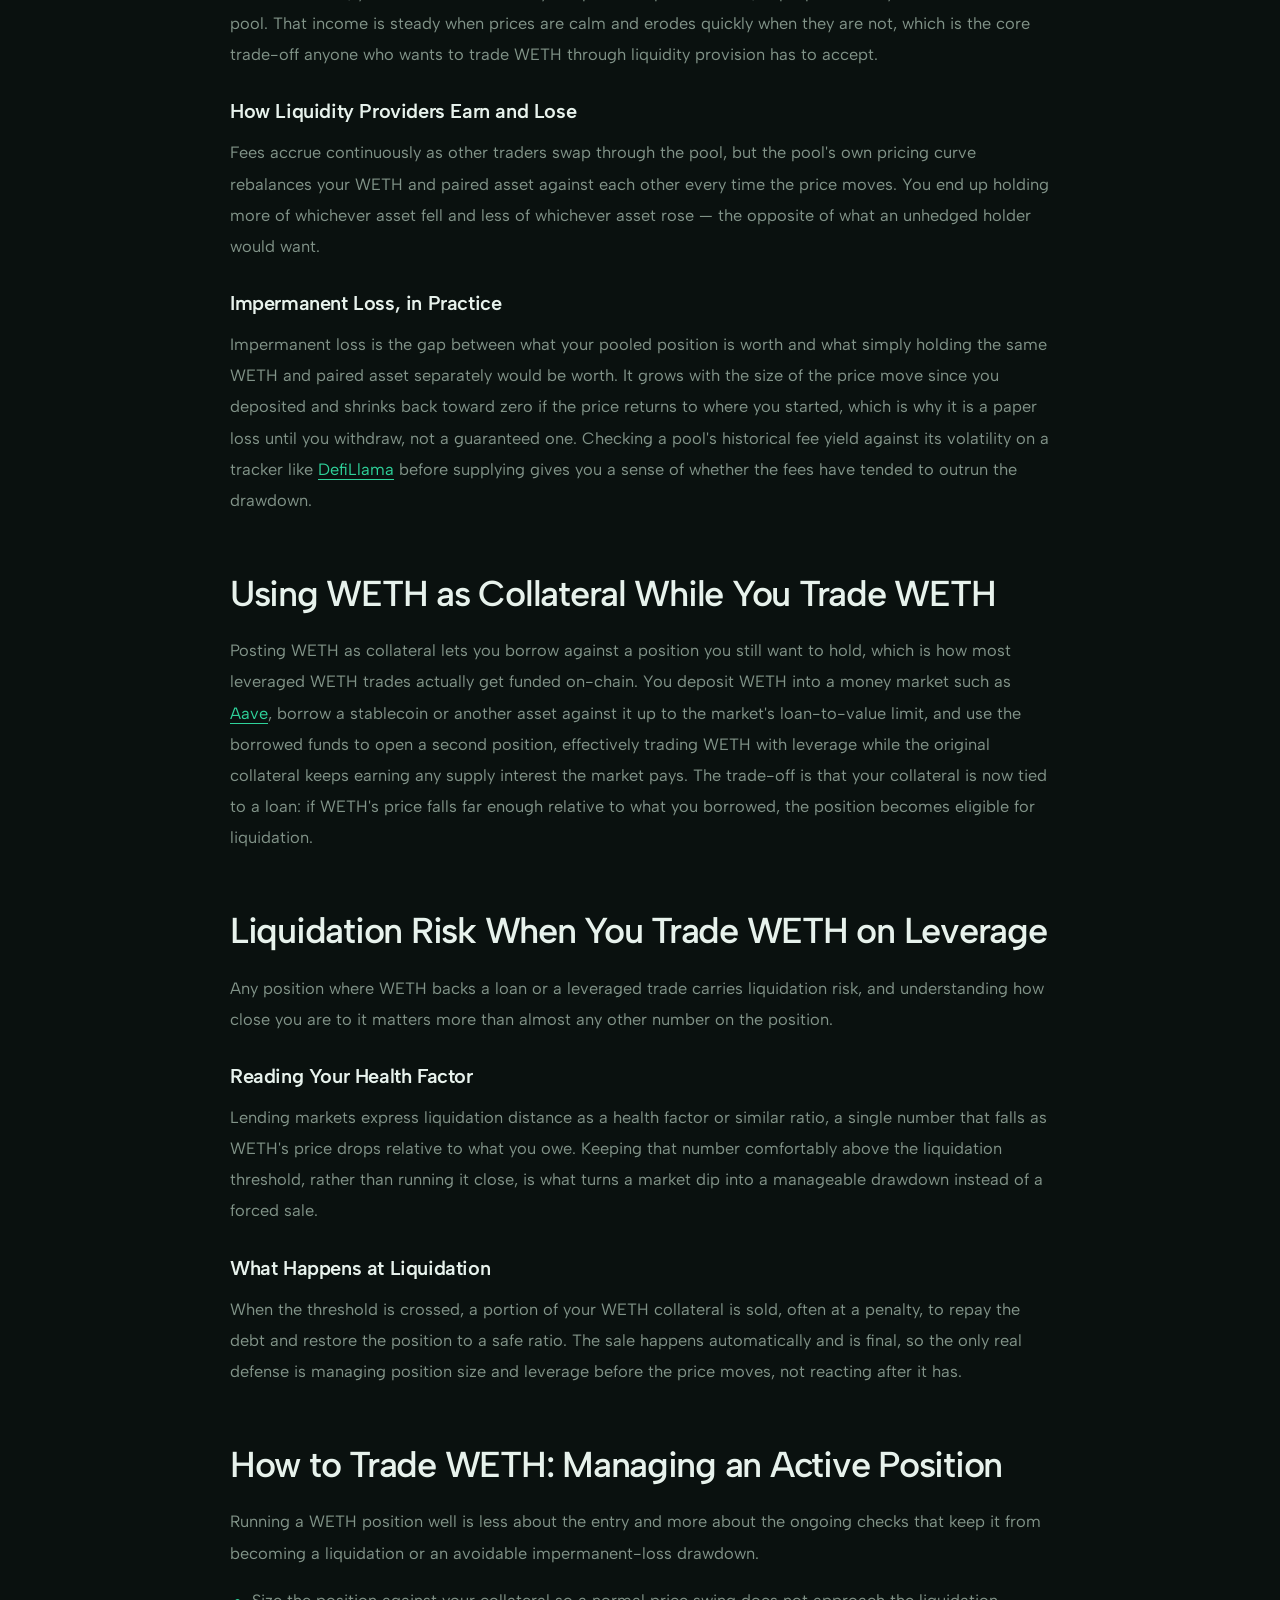
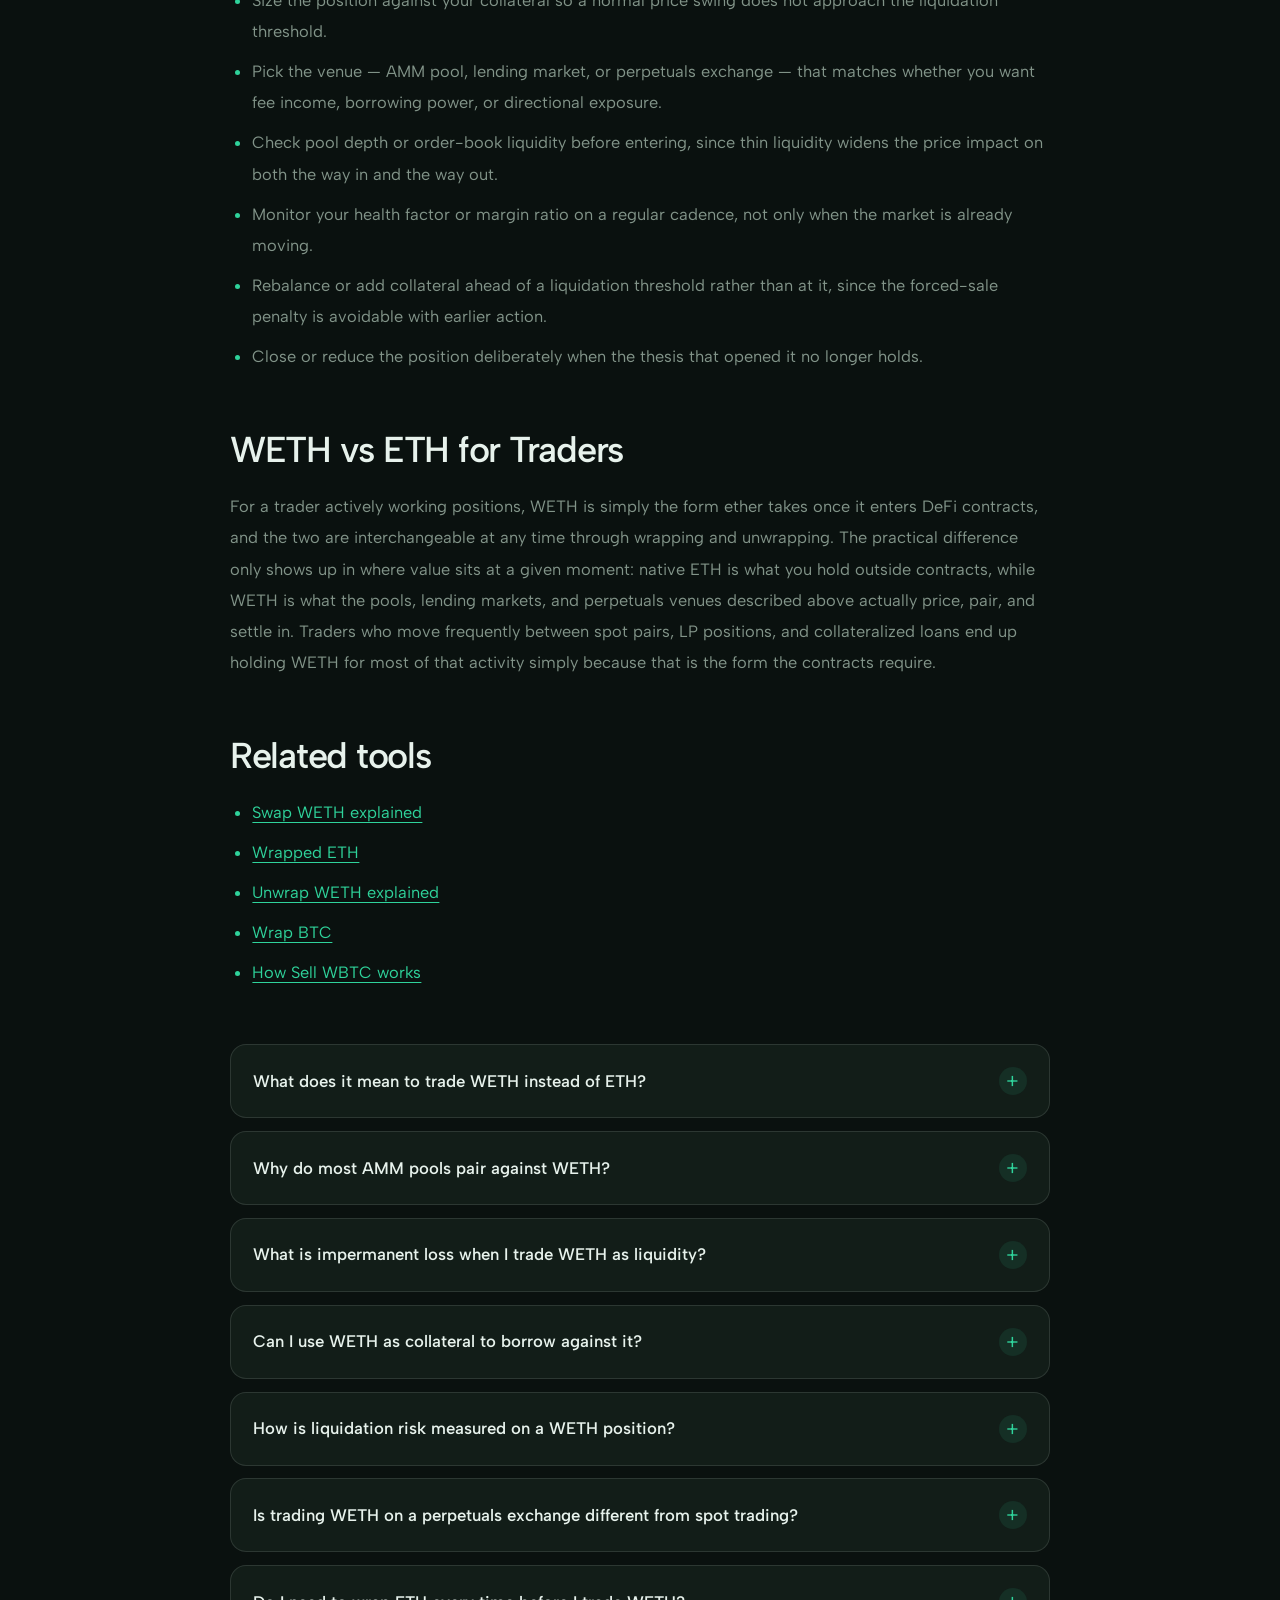
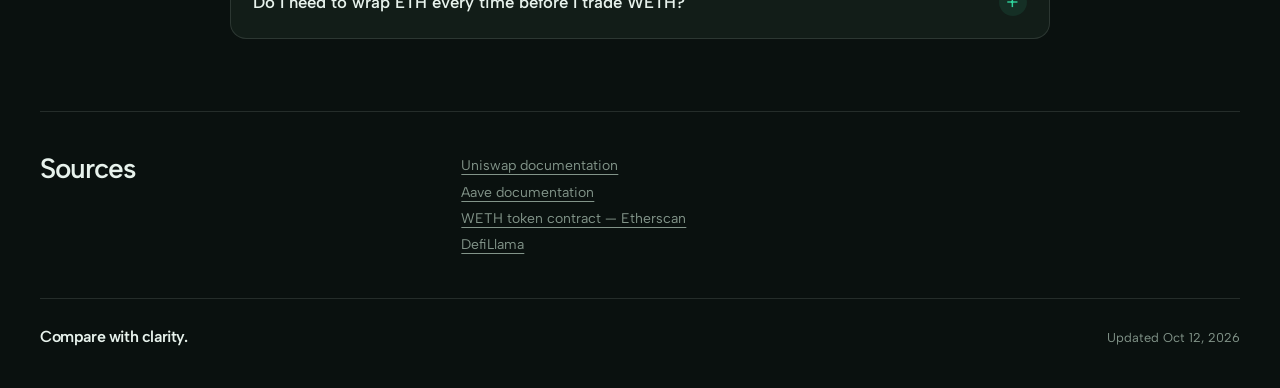
==== commit 9479f649: "Internal network interlinking (Related block, dofollow)" ====
--- a/index.html
+++ b/index.html
@@ -13,7 +13,7 @@
 <meta name="twitter:card" content="summary_large_image">
 <meta name="twitter:title" content="Trade WETH">
 <link rel="preconnect" href="https://fonts.googleapis.com"><link rel="preconnect" href="https://fonts.gstatic.com" crossorigin><link rel="stylesheet" href="https://fonts.googleapis.com/css2?family=Albert+Sans:wght@400;500;600;700&family=Albert+Sans:wght@500;600;700&display=swap">
-<script type="application/ld+json">{"@context": "https://schema.org", "@graph": [{"@type": "WebSite", "@id": "https://trade-weth.github.io/#website", "url": "https://trade-weth.github.io/", "name": "Trade WETH — WETH Trading, Liquidity & Collateral Guide"}, {"@type": "WebPage", "@id": "https://trade-weth.github.io/#webpage", "url": "https://trade-weth.github.io/", "name": "Trade WETH — WETH Trading, Liquidity & Collateral Guide", "isPartOf": {"@id": "https://trade-weth.github.io/#website"}, "description": "Trade WETH across AMM pools, lending markets and perps. See how WETH works as the base pair, a liquidity position, and collateral — plus impermanent loss and liquidation risk.", "datePublished": "2026-10-10", "dateModified": "2026-10-10"}, {"@type": "SoftwareApplication", "name": "Trade WETH", "applicationCategory": "FinanceApplication", "operatingSystem": "Web", "offers": {"@type": "Offer", "price": "0", "priceCurrency": "USD"}}, {"@type": "BreadcrumbList", "itemListElement": [{"@type": "ListItem", "position": 1, "name": "Home", "item": "https://trade-weth.github.io/"}, {"@type": "ListItem", "position": 2, "name": "Wrapping"}, {"@type": "ListItem", "position": 3, "name": "Trade WETH"}]}, {"@type": "FAQPage", "mainEntity": [{"@type": "Question", "name": "What does it mean to trade WETH instead of ETH?", "acceptedAnswer": {"@type": "Answer", "text": "It means interacting with the ERC-20 wrapped form of ether inside DeFi contracts — swapping it in pools, supplying it as liquidity, or posting it as collateral — rather than holding native ETH outside those contracts. Pools, lending markets, and perpetuals venues are built to price and settle in WETH."}}, {"@type": "Question", "name": "Why do most AMM pools pair against WETH?", "acceptedAnswer": {"@type": "Answer", "text": "Pairing every token against WETH instead of against each other concentrates liquidity into fewer, deeper pools, the same way currency markets quote against a dominant reference currency. It gives any token the shortest, deepest route to the rest of the market."}}, {"@type": "Question", "name": "What is impermanent loss when I trade WETH as liquidity?", "acceptedAnswer": {"@type": "Answer", "text": "It is the gap between your pooled WETH position's value and the value of simply holding the same assets separately. It widens as the price moves further from where you deposited and narrows back if the price returns, so it is realized only when you withdraw."}}, {"@type": "Question", "name": "Can I use WETH as collateral to borrow against it?", "acceptedAnswer": {"@type": "Answer", "text": "Yes. Lending markets accept WETH as collateral and let you borrow another asset against it up to a loan-to-value limit, which is how most leveraged WETH trades are funded. The collateral remains at risk of liquidation if its price falls far enough relative to the loan."}}, {"@type": "Question", "name": "How is liquidation risk measured on a WETH position?", "acceptedAnswer": {"@type": "Answer", "text": "Lending markets track a health factor or similar ratio that falls as WETH's price drops relative to the debt it backs. Crossing the liquidation threshold triggers an automatic, penalized sale of collateral to repay the loan."}}, {"@type": "Question", "name": "Is trading WETH on a perpetuals exchange different from spot trading?", "acceptedAnswer": {"@type": "Answer", "text": "Yes. Perpetuals let you trade WETH's price directly with leverage and ongoing funding payments, without moving the underlying token through a pool, while spot trading exchanges the actual WETH balance against another asset."}}, {"@type": "Question", "name": "Do I need to wrap ETH every time before I trade WETH?", "acceptedAnswer": {"@type": "Answer", "text": "Only once per batch of ETH you intend to use. Wrapping is a one-time step that converts ETH into the ERC-20 balance the pools and markets require; the wrapped WETH then stays usable across as many trades as you want without wrapping again."}}]}]}</script>
+<script type="application/ld+json">{"@context": "https://schema.org", "@graph": [{"@type": "WebSite", "@id": "https://trade-weth.github.io/#website", "url": "https://trade-weth.github.io/", "name": "Trade WETH — WETH Trading, Liquidity & Collateral Guide"}, {"@type": "WebPage", "@id": "https://trade-weth.github.io/#webpage", "url": "https://trade-weth.github.io/", "name": "Trade WETH — WETH Trading, Liquidity & Collateral Guide", "isPartOf": {"@id": "https://trade-weth.github.io/#website"}, "description": "Trade WETH across AMM pools, lending markets and perps. See how WETH works as the base pair, a liquidity position, and collateral — plus impermanent loss and liquidation risk.", "datePublished": "2026-10-12", "dateModified": "2026-10-12"}, {"@type": "SoftwareApplication", "name": "Trade WETH", "applicationCategory": "FinanceApplication", "operatingSystem": "Web", "offers": {"@type": "Offer", "price": "0", "priceCurrency": "USD"}}, {"@type": "BreadcrumbList", "itemListElement": [{"@type": "ListItem", "position": 1, "name": "Home", "item": "https://trade-weth.github.io/"}, {"@type": "ListItem", "position": 2, "name": "Wrapping"}, {"@type": "ListItem", "position": 3, "name": "Trade WETH"}]}, {"@type": "FAQPage", "mainEntity": [{"@type": "Question", "name": "What does it mean to trade WETH instead of ETH?", "acceptedAnswer": {"@type": "Answer", "text": "It means interacting with the ERC-20 wrapped form of ether inside DeFi contracts — swapping it in pools, supplying it as liquidity, or posting it as collateral — rather than holding native ETH outside those contracts. Pools, lending markets, and perpetuals venues are built to price and settle in WETH."}}, {"@type": "Question", "name": "Why do most AMM pools pair against WETH?", "acceptedAnswer": {"@type": "Answer", "text": "Pairing every token against WETH instead of against each other concentrates liquidity into fewer, deeper pools, the same way currency markets quote against a dominant reference currency. It gives any token the shortest, deepest route to the rest of the market."}}, {"@type": "Question", "name": "What is impermanent loss when I trade WETH as liquidity?", "acceptedAnswer": {"@type": "Answer", "text": "It is the gap between your pooled WETH position's value and the value of simply holding the same assets separately. It widens as the price moves further from where you deposited and narrows back if the price returns, so it is realized only when you withdraw."}}, {"@type": "Question", "name": "Can I use WETH as collateral to borrow against it?", "acceptedAnswer": {"@type": "Answer", "text": "Yes. Lending markets accept WETH as collateral and let you borrow another asset against it up to a loan-to-value limit, which is how most leveraged WETH trades are funded. The collateral remains at risk of liquidation if its price falls far enough relative to the loan."}}, {"@type": "Question", "name": "How is liquidation risk measured on a WETH position?", "acceptedAnswer": {"@type": "Answer", "text": "Lending markets track a health factor or similar ratio that falls as WETH's price drops relative to the debt it backs. Crossing the liquidation threshold triggers an automatic, penalized sale of collateral to repay the loan."}}, {"@type": "Question", "name": "Is trading WETH on a perpetuals exchange different from spot trading?", "acceptedAnswer": {"@type": "Answer", "text": "Yes. Perpetuals let you trade WETH's price directly with leverage and ongoing funding payments, without moving the underlying token through a pool, while spot trading exchanges the actual WETH balance against another asset."}}, {"@type": "Question", "name": "Do I need to wrap ETH every time before I trade WETH?", "acceptedAnswer": {"@type": "Answer", "text": "Only once per batch of ETH you intend to use. Wrapping is a one-time step that converts ETH into the ERC-20 balance the pools and markets require; the wrapped WETH then stays usable across as many trades as you want without wrapping again."}}]}]}</script>
 <style>
 :root{--bg:#0A110F;--surface:#121D18;--text:#E7F2EC;--muted:#829489;--accent:#2FD39B;--accent-ink:#042017;--radius:16px;--display:"Albert Sans";--body:"Albert Sans"}
 *{box-sizing:border-box}
@@ -186,7 +186,7 @@
 <section class="c43a7b0"><h2 class="c60ac7f">Using WETH as Collateral While You Trade WETH</h2><div class="cd8a516">Posting WETH as collateral lets you borrow against a position you still want to hold, which is how most leveraged WETH trades actually get funded on-chain. You deposit WETH into a money market such as <a href="https://docs.aave.com/" rel="nofollow noopener" target="_blank">Aave</a>, borrow a stablecoin or another asset against it up to the market's loan-to-value limit, and use the borrowed funds to open a second position, effectively trading WETH with leverage while the original collateral keeps earning any supply interest the market pays. The trade-off is that your collateral is now tied to a loan: if WETH's price falls far enough relative to what you borrowed, the position becomes eligible for liquidation.</div></section>
 <section class="c43a7b0"><h2 class="c60ac7f">Liquidation Risk When You Trade WETH on Leverage</h2><div class="cd8a516">Any position where WETH backs a loan or a leveraged trade carries liquidation risk, and understanding how close you are to it matters more than almost any other number on the position.<h3>Reading Your Health Factor</h3>Lending markets express liquidation distance as a health factor or similar ratio, a single number that falls as WETH's price drops relative to what you owe. Keeping that number comfortably above the liquidation threshold, rather than running it close, is what turns a market dip into a manageable drawdown instead of a forced sale.<h3>What Happens at Liquidation</h3>When the threshold is crossed, a portion of your WETH collateral is sold, often at a penalty, to repay the debt and restore the position to a safe ratio. The sale happens automatically and is final, so the only real defense is managing position size and leverage before the price moves, not reacting after it has.</div></section>
 <section class="c43a7b0"><h2 class="c60ac7f">How to Trade WETH: Managing an Active Position</h2><div class="cd8a516">Running a WETH position well is less about the entry and more about the ongoing checks that keep it from becoming a liquidation or an avoidable impermanent-loss drawdown.<ul><li>Size the position against your collateral so a normal price swing does not approach the liquidation threshold.</li><li>Pick the venue — AMM pool, lending market, or perpetuals exchange — that matches whether you want fee income, borrowing power, or directional exposure.</li><li>Check pool depth or order-book liquidity before entering, since thin liquidity widens the price impact on both the way in and the way out.</li><li>Monitor your health factor or margin ratio on a regular cadence, not only when the market is already moving.</li><li>Rebalance or add collateral ahead of a liquidation threshold rather than at it, since the forced-sale penalty is avoidable with earlier action.</li><li>Close or reduce the position deliberately when the thesis that opened it no longer holds.</li></ul></div></section>
-<section class="c43a7b0"><h2 class="c60ac7f">WETH vs ETH for Traders</h2><div class="cd8a516">For a trader actively working positions, WETH is simply the form ether takes once it enters DeFi contracts, and the two are interchangeable at any time through wrapping and unwrapping. The practical difference only shows up in where value sits at a given moment: native ETH is what you hold outside contracts, while WETH is what the pools, lending markets, and perpetuals venues described above actually price, pair, and settle in. Traders who move frequently between spot pairs, LP positions, and collateralized loans end up holding WETH for most of that activity simply because that is the form the contracts require.</div></section><details class="c0afb97"><summary class="c27840f">What does it mean to trade WETH instead of ETH?</summary><div class="c291c7c">It means interacting with the ERC-20 wrapped form of ether inside DeFi contracts — swapping it in pools, supplying it as liquidity, or posting it as collateral — rather than holding native ETH outside those contracts. Pools, lending markets, and perpetuals venues are built to price and settle in WETH.</div></details>
+<section class="c43a7b0"><h2 class="c60ac7f">WETH vs ETH for Traders</h2><div class="cd8a516">For a trader actively working positions, WETH is simply the form ether takes once it enters DeFi contracts, and the two are interchangeable at any time through wrapping and unwrapping. The practical difference only shows up in where value sits at a given moment: native ETH is what you hold outside contracts, while WETH is what the pools, lending markets, and perpetuals venues described above actually price, pair, and settle in. Traders who move frequently between spot pairs, LP positions, and collateralized loans end up holding WETH for most of that activity simply because that is the form the contracts require.</div></section><section class="c43a7b0 cc8005b" id="related"><h2 class="c60ac7f">Related tools</h2><div class="cd8a516"><ul><li><a href="https://swap-weth.github.io/">Swap WETH explained</a></li><li><a href="https://wrapped-eth.github.io/">Wrapped ETH</a></li><li><a href="https://unwrap-weth.github.io/">Unwrap WETH explained</a></li><li><a href="https://wrap-btc.github.io/">Wrap BTC</a></li><li><a href="https://sell-wbtc.github.io/">How Sell WBTC works</a></li></ul></div></section><details class="c0afb97"><summary class="c27840f">What does it mean to trade WETH instead of ETH?</summary><div class="c291c7c">It means interacting with the ERC-20 wrapped form of ether inside DeFi contracts — swapping it in pools, supplying it as liquidity, or posting it as collateral — rather than holding native ETH outside those contracts. Pools, lending markets, and perpetuals venues are built to price and settle in WETH.</div></details>
 <details class="c0afb97"><summary class="c27840f">Why do most AMM pools pair against WETH?</summary><div class="c291c7c">Pairing every token against WETH instead of against each other concentrates liquidity into fewer, deeper pools, the same way currency markets quote against a dominant reference currency. It gives any token the shortest, deepest route to the rest of the market.</div></details>
 <details class="c0afb97"><summary class="c27840f">What is impermanent loss when I trade WETH as liquidity?</summary><div class="c291c7c">It is the gap between your pooled WETH position's value and the value of simply holding the same assets separately. It widens as the price moves further from where you deposited and narrows back if the price returns, so it is realized only when you withdraw.</div></details>
 <details class="c0afb97"><summary class="c27840f">Can I use WETH as collateral to borrow against it?</summary><div class="c291c7c">Yes. Lending markets accept WETH as collateral and let you borrow another asset against it up to a loan-to-value limit, which is how most leveraged WETH trades are funded. The collateral remains at risk of liquidation if its price falls far enough relative to the loan.</div></details>
@@ -197,7 +197,7 @@
 <li><a class="cb57d9b" href="https://docs.aave.com/" rel="nofollow noopener" target="_blank">Aave documentation</a></li>
 <li><a class="cb57d9b" href="https://etherscan.io/token/0xC02aaA39b223FE8D0A0e5C4F27eAD9083C756Cc2" rel="nofollow noopener" target="_blank">WETH token contract — Etherscan</a></li>
 <li><a class="cb57d9b" href="https://defillama.com/" rel="nofollow noopener" target="_blank">DefiLlama</a></li></ul></div></section>
-<footer class="c484d1c"><span class="c07b659">Compare with clarity.</span><p class="c12a247">Updated Oct 10, 2026</p></footer>
+<footer class="c484d1c"><span class="c07b659">Compare with clarity.</span><p class="c12a247">Updated Oct 12, 2026</p></footer>
 </div>
 <script>
 (() => {
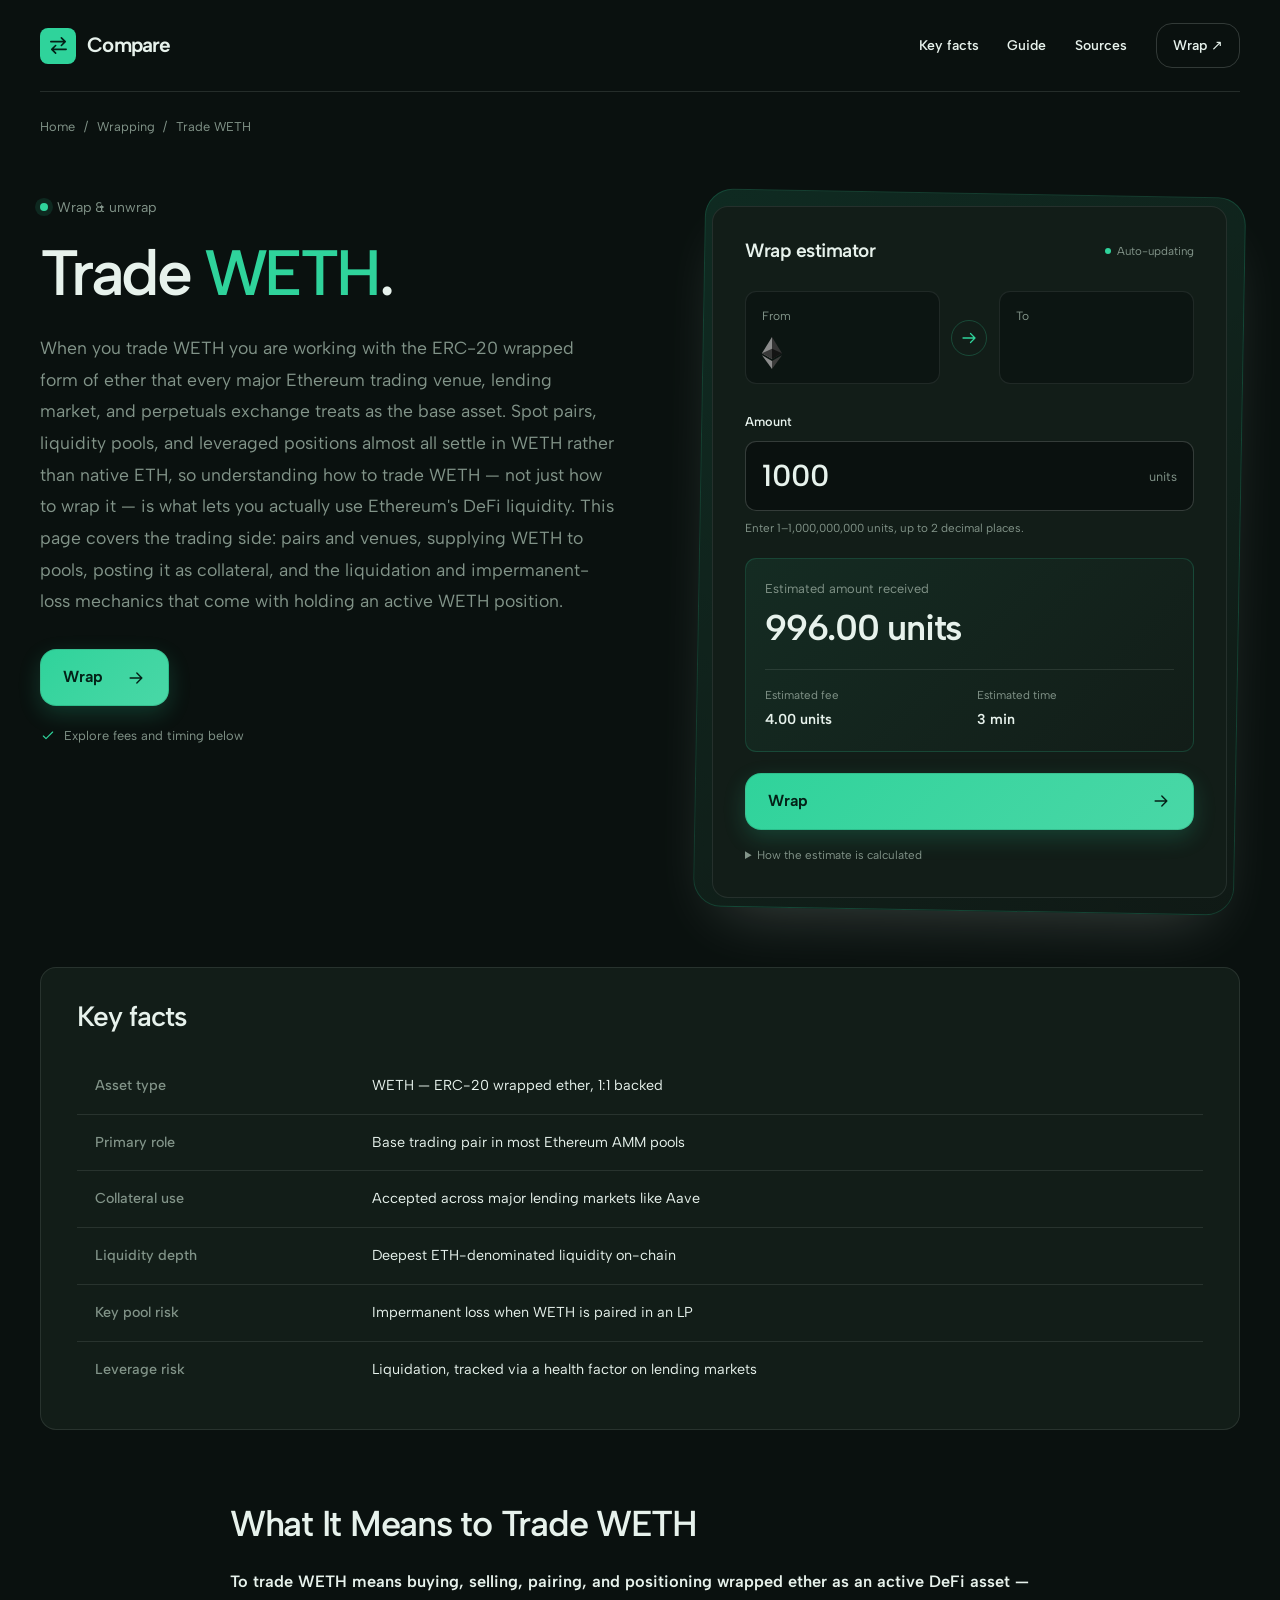
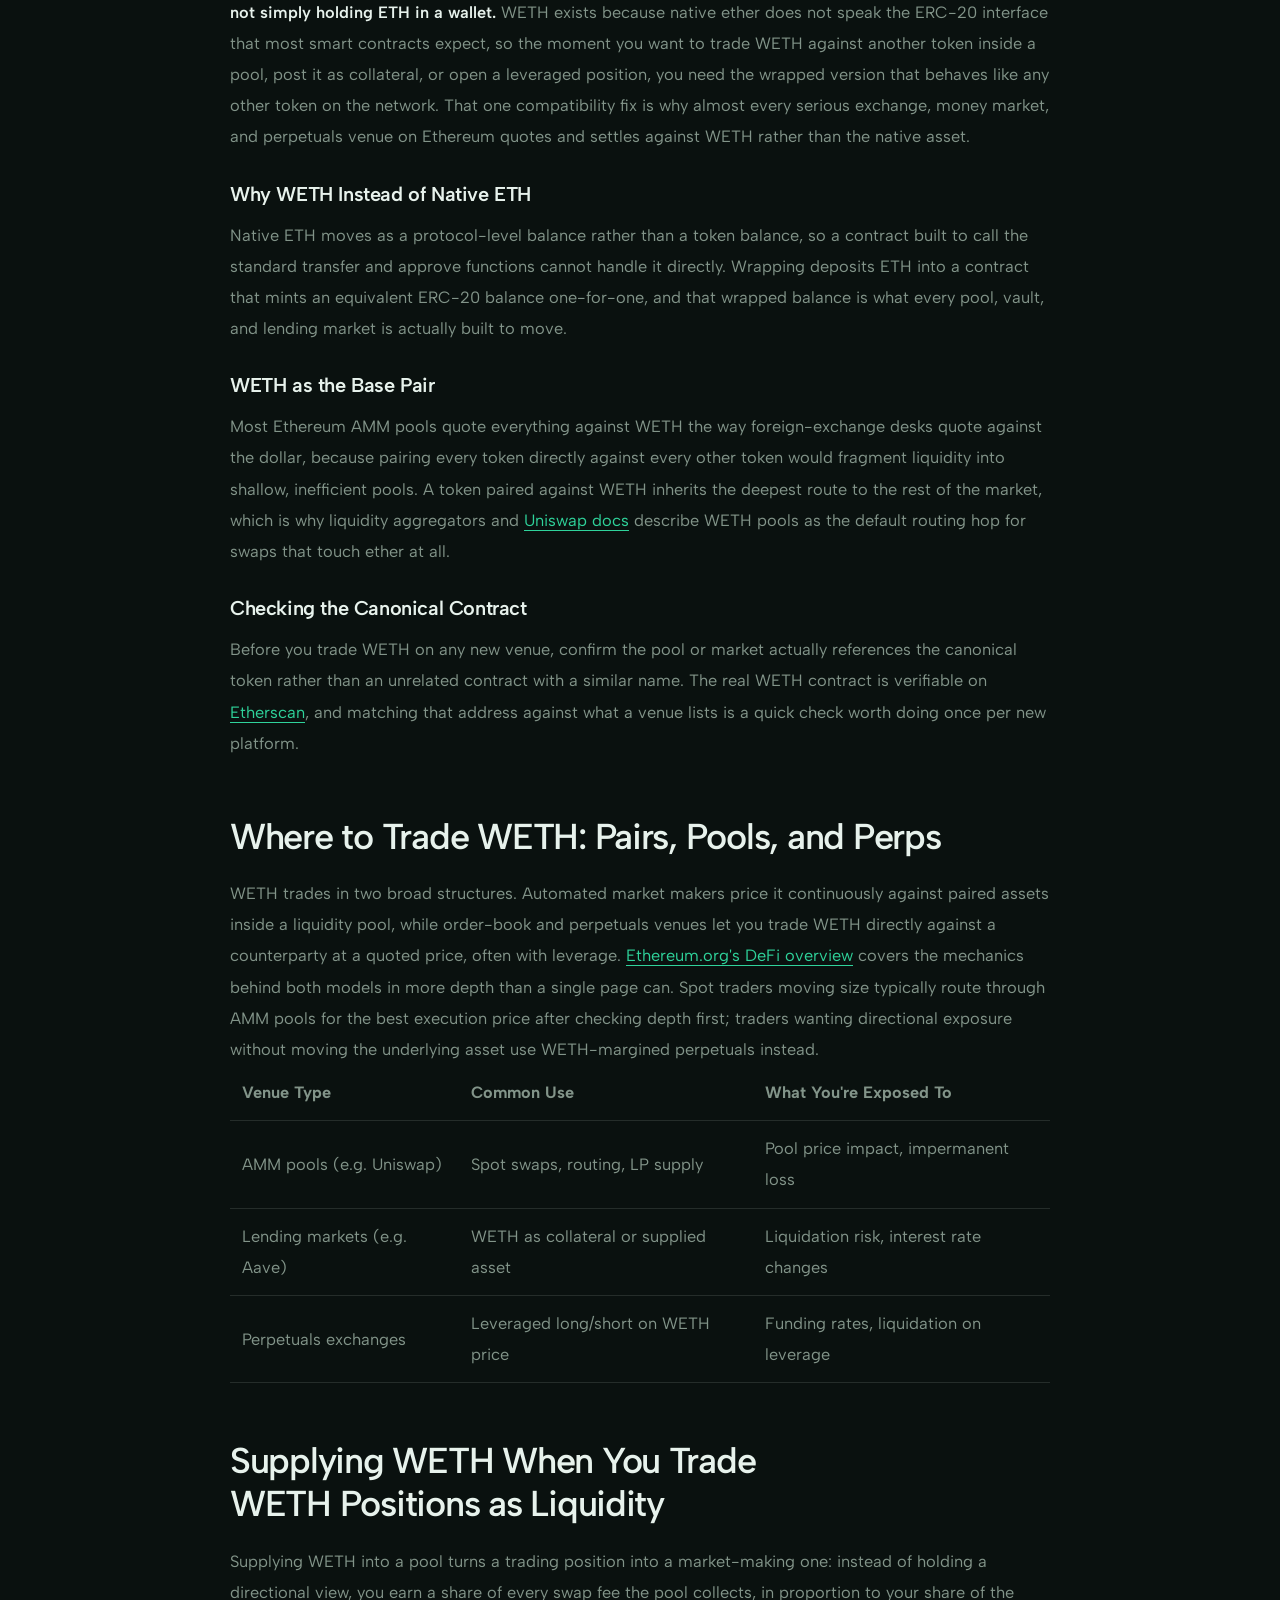
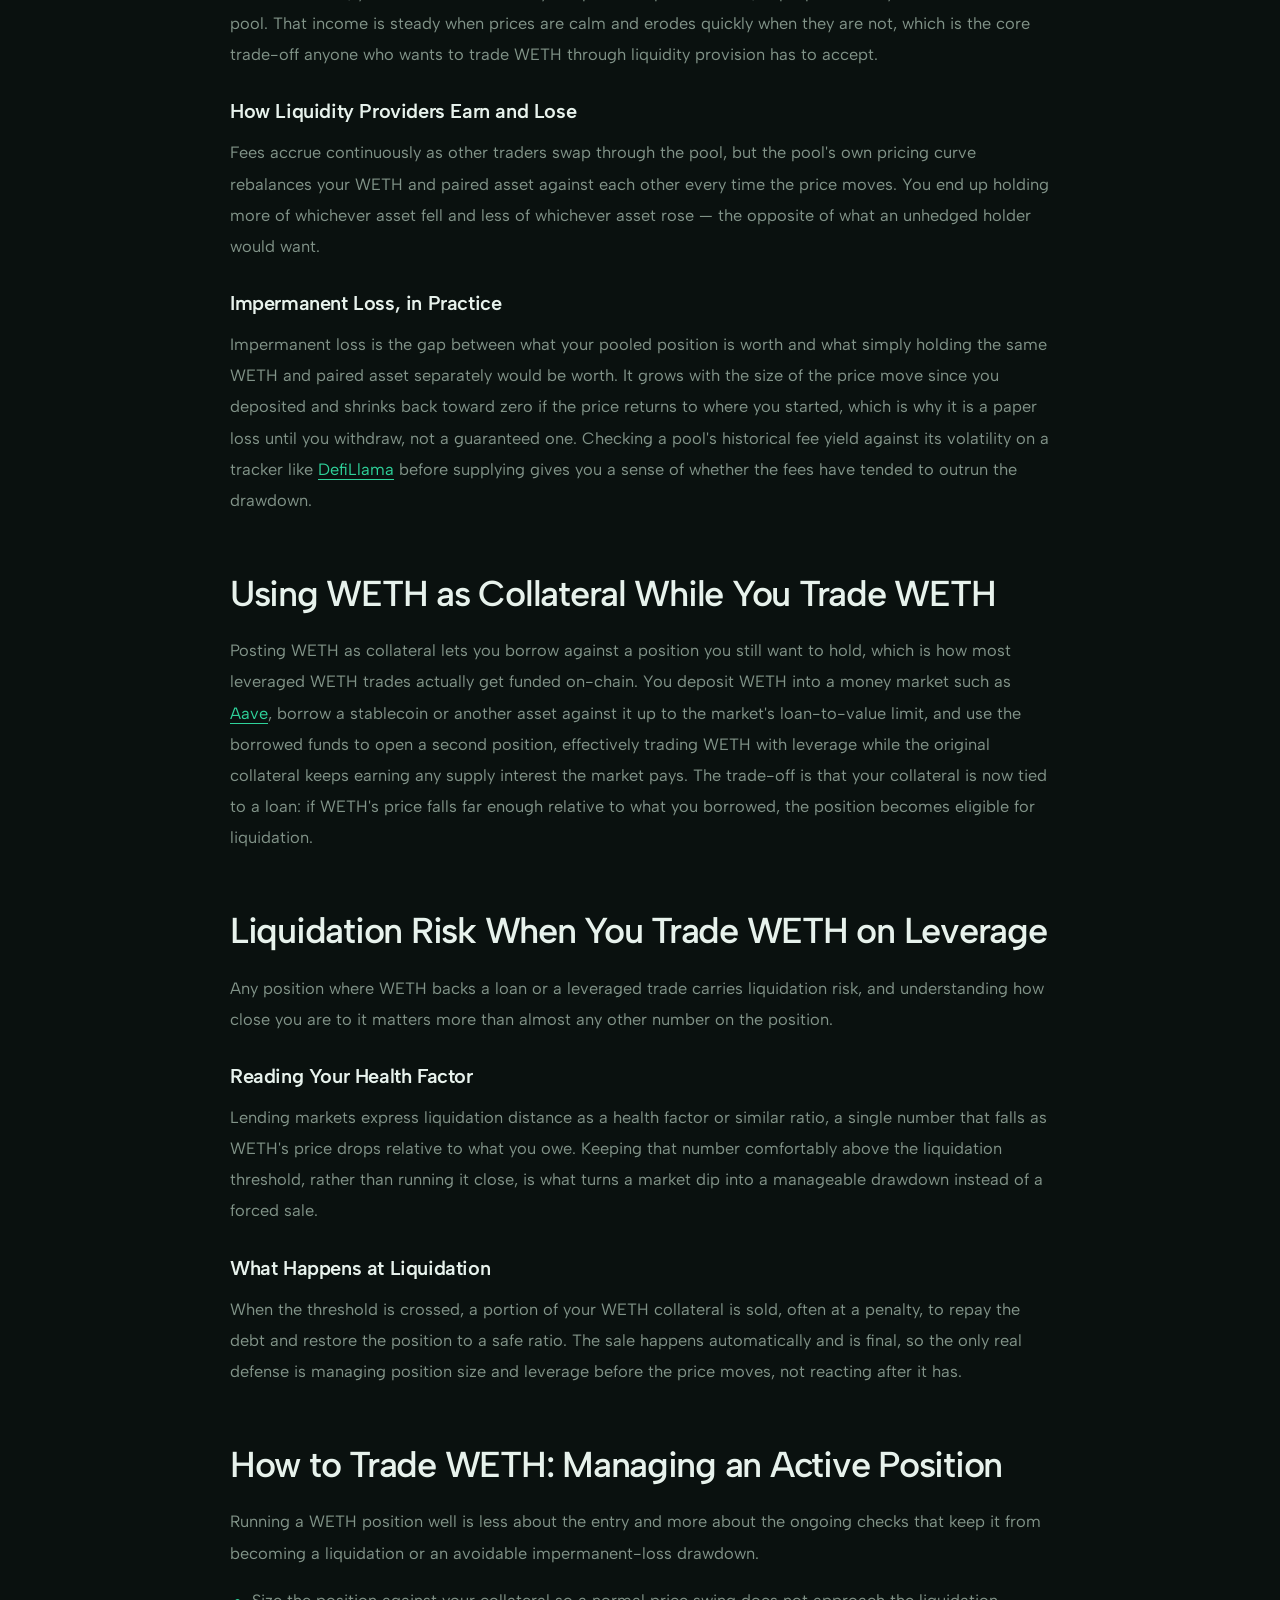
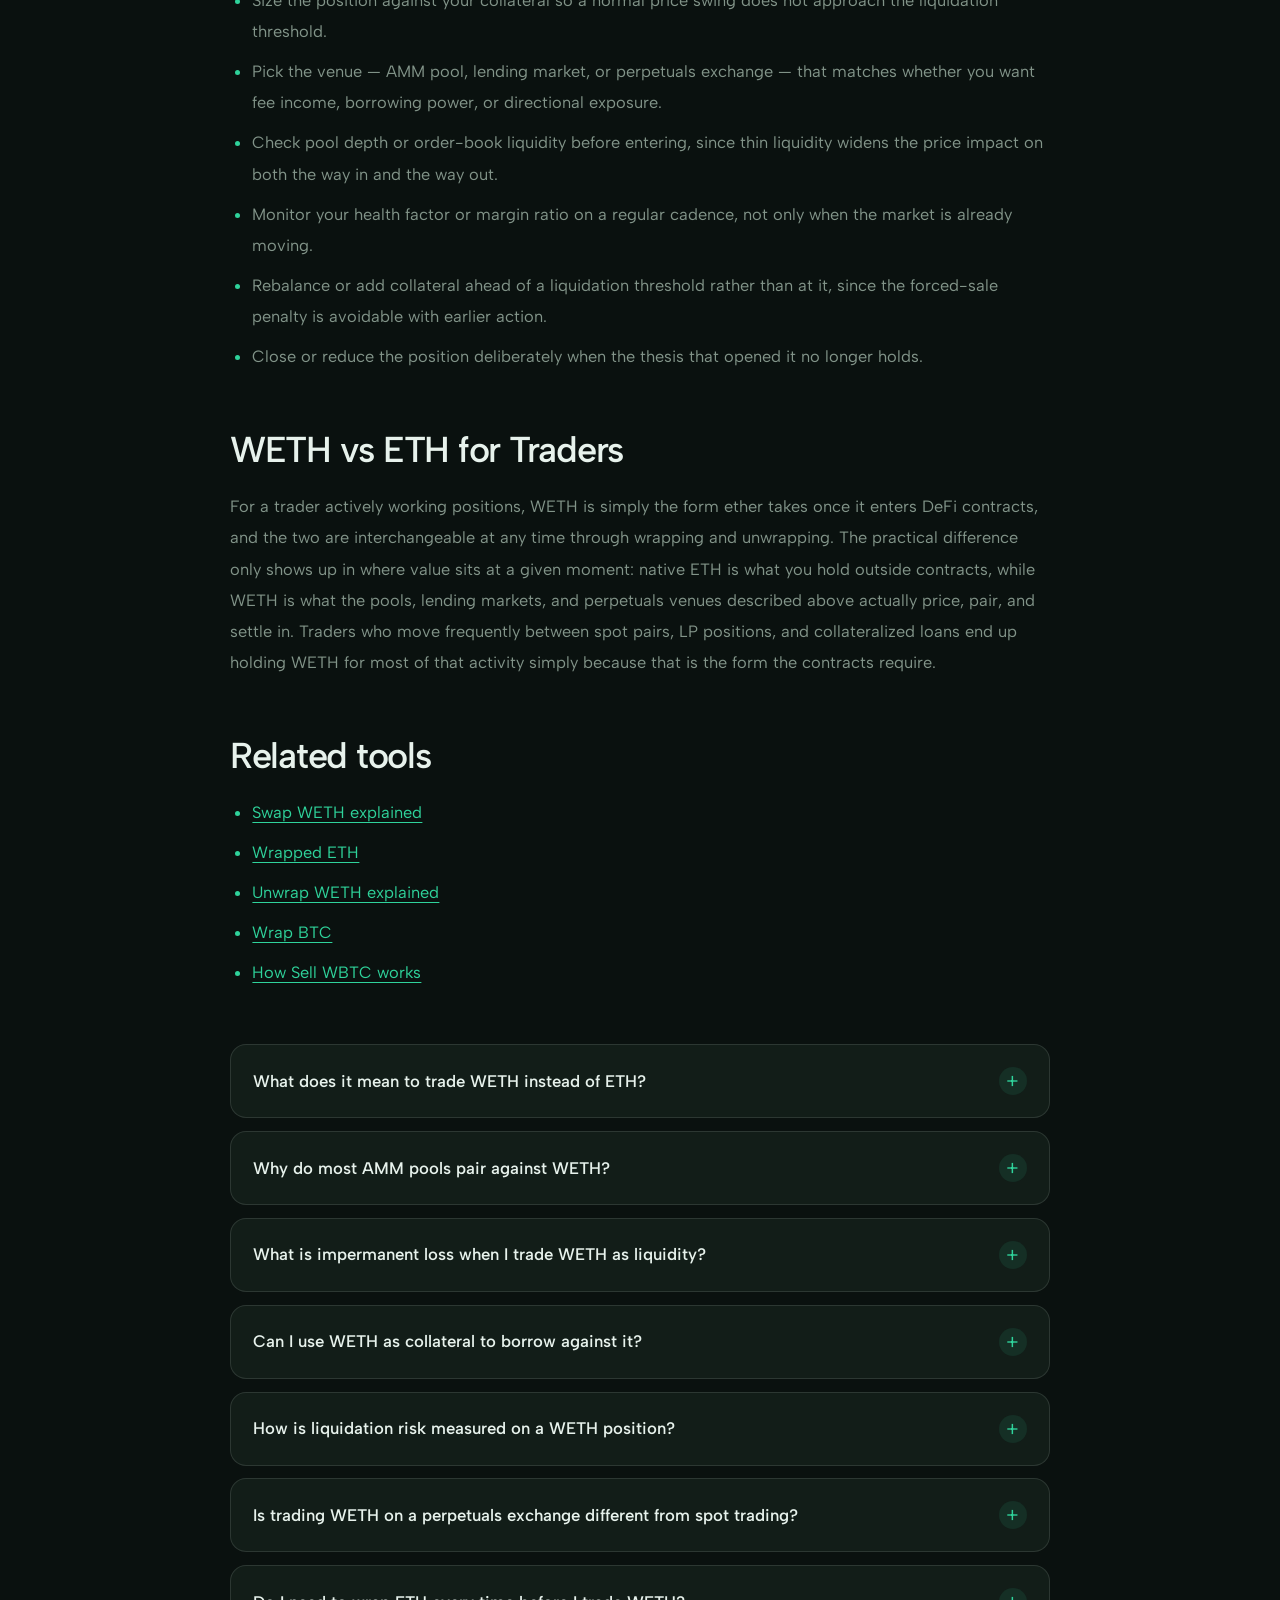
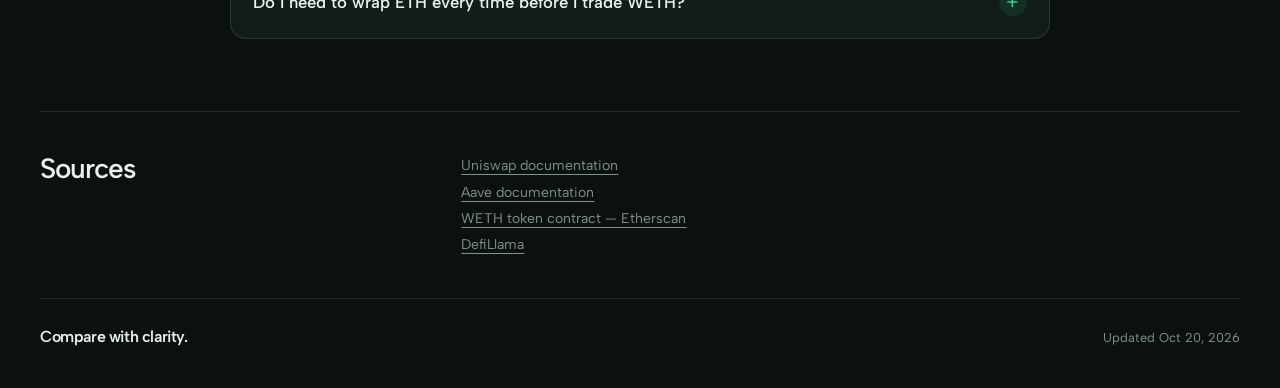
==== commit 25abb842: "Freshness: date refresh + re-index" ====
--- a/index.html
+++ b/index.html
@@ -13,7 +13,7 @@
 <meta name="twitter:card" content="summary_large_image">
 <meta name="twitter:title" content="Trade WETH">
 <link rel="preconnect" href="https://fonts.googleapis.com"><link rel="preconnect" href="https://fonts.gstatic.com" crossorigin><link rel="stylesheet" href="https://fonts.googleapis.com/css2?family=Albert+Sans:wght@400;500;600;700&family=Albert+Sans:wght@500;600;700&display=swap">
-<script type="application/ld+json">{"@context": "https://schema.org", "@graph": [{"@type": "WebSite", "@id": "https://trade-weth.github.io/#website", "url": "https://trade-weth.github.io/", "name": "Trade WETH — WETH Trading, Liquidity & Collateral Guide"}, {"@type": "WebPage", "@id": "https://trade-weth.github.io/#webpage", "url": "https://trade-weth.github.io/", "name": "Trade WETH — WETH Trading, Liquidity & Collateral Guide", "isPartOf": {"@id": "https://trade-weth.github.io/#website"}, "description": "Trade WETH across AMM pools, lending markets and perps. See how WETH works as the base pair, a liquidity position, and collateral — plus impermanent loss and liquidation risk.", "datePublished": "2026-10-12", "dateModified": "2026-10-12"}, {"@type": "SoftwareApplication", "name": "Trade WETH", "applicationCategory": "FinanceApplication", "operatingSystem": "Web", "offers": {"@type": "Offer", "price": "0", "priceCurrency": "USD"}}, {"@type": "BreadcrumbList", "itemListElement": [{"@type": "ListItem", "position": 1, "name": "Home", "item": "https://trade-weth.github.io/"}, {"@type": "ListItem", "position": 2, "name": "Wrapping"}, {"@type": "ListItem", "position": 3, "name": "Trade WETH"}]}, {"@type": "FAQPage", "mainEntity": [{"@type": "Question", "name": "What does it mean to trade WETH instead of ETH?", "acceptedAnswer": {"@type": "Answer", "text": "It means interacting with the ERC-20 wrapped form of ether inside DeFi contracts — swapping it in pools, supplying it as liquidity, or posting it as collateral — rather than holding native ETH outside those contracts. Pools, lending markets, and perpetuals venues are built to price and settle in WETH."}}, {"@type": "Question", "name": "Why do most AMM pools pair against WETH?", "acceptedAnswer": {"@type": "Answer", "text": "Pairing every token against WETH instead of against each other concentrates liquidity into fewer, deeper pools, the same way currency markets quote against a dominant reference currency. It gives any token the shortest, deepest route to the rest of the market."}}, {"@type": "Question", "name": "What is impermanent loss when I trade WETH as liquidity?", "acceptedAnswer": {"@type": "Answer", "text": "It is the gap between your pooled WETH position's value and the value of simply holding the same assets separately. It widens as the price moves further from where you deposited and narrows back if the price returns, so it is realized only when you withdraw."}}, {"@type": "Question", "name": "Can I use WETH as collateral to borrow against it?", "acceptedAnswer": {"@type": "Answer", "text": "Yes. Lending markets accept WETH as collateral and let you borrow another asset against it up to a loan-to-value limit, which is how most leveraged WETH trades are funded. The collateral remains at risk of liquidation if its price falls far enough relative to the loan."}}, {"@type": "Question", "name": "How is liquidation risk measured on a WETH position?", "acceptedAnswer": {"@type": "Answer", "text": "Lending markets track a health factor or similar ratio that falls as WETH's price drops relative to the debt it backs. Crossing the liquidation threshold triggers an automatic, penalized sale of collateral to repay the loan."}}, {"@type": "Question", "name": "Is trading WETH on a perpetuals exchange different from spot trading?", "acceptedAnswer": {"@type": "Answer", "text": "Yes. Perpetuals let you trade WETH's price directly with leverage and ongoing funding payments, without moving the underlying token through a pool, while spot trading exchanges the actual WETH balance against another asset."}}, {"@type": "Question", "name": "Do I need to wrap ETH every time before I trade WETH?", "acceptedAnswer": {"@type": "Answer", "text": "Only once per batch of ETH you intend to use. Wrapping is a one-time step that converts ETH into the ERC-20 balance the pools and markets require; the wrapped WETH then stays usable across as many trades as you want without wrapping again."}}]}]}</script>
+<script type="application/ld+json">{"@context": "https://schema.org", "@graph": [{"@type": "WebSite", "@id": "https://trade-weth.github.io/#website", "url": "https://trade-weth.github.io/", "name": "Trade WETH — WETH Trading, Liquidity & Collateral Guide"}, {"@type": "WebPage", "@id": "https://trade-weth.github.io/#webpage", "url": "https://trade-weth.github.io/", "name": "Trade WETH — WETH Trading, Liquidity & Collateral Guide", "isPartOf": {"@id": "https://trade-weth.github.io/#website"}, "description": "Trade WETH across AMM pools, lending markets and perps. See how WETH works as the base pair, a liquidity position, and collateral — plus impermanent loss and liquidation risk.", "datePublished": "2026-10-20", "dateModified": "2026-10-20"}, {"@type": "SoftwareApplication", "name": "Trade WETH", "applicationCategory": "FinanceApplication", "operatingSystem": "Web", "offers": {"@type": "Offer", "price": "0", "priceCurrency": "USD"}}, {"@type": "BreadcrumbList", "itemListElement": [{"@type": "ListItem", "position": 1, "name": "Home", "item": "https://trade-weth.github.io/"}, {"@type": "ListItem", "position": 2, "name": "Wrapping"}, {"@type": "ListItem", "position": 3, "name": "Trade WETH"}]}, {"@type": "FAQPage", "mainEntity": [{"@type": "Question", "name": "What does it mean to trade WETH instead of ETH?", "acceptedAnswer": {"@type": "Answer", "text": "It means interacting with the ERC-20 wrapped form of ether inside DeFi contracts — swapping it in pools, supplying it as liquidity, or posting it as collateral — rather than holding native ETH outside those contracts. Pools, lending markets, and perpetuals venues are built to price and settle in WETH."}}, {"@type": "Question", "name": "Why do most AMM pools pair against WETH?", "acceptedAnswer": {"@type": "Answer", "text": "Pairing every token against WETH instead of against each other concentrates liquidity into fewer, deeper pools, the same way currency markets quote against a dominant reference currency. It gives any token the shortest, deepest route to the rest of the market."}}, {"@type": "Question", "name": "What is impermanent loss when I trade WETH as liquidity?", "acceptedAnswer": {"@type": "Answer", "text": "It is the gap between your pooled WETH position's value and the value of simply holding the same assets separately. It widens as the price moves further from where you deposited and narrows back if the price returns, so it is realized only when you withdraw."}}, {"@type": "Question", "name": "Can I use WETH as collateral to borrow against it?", "acceptedAnswer": {"@type": "Answer", "text": "Yes. Lending markets accept WETH as collateral and let you borrow another asset against it up to a loan-to-value limit, which is how most leveraged WETH trades are funded. The collateral remains at risk of liquidation if its price falls far enough relative to the loan."}}, {"@type": "Question", "name": "How is liquidation risk measured on a WETH position?", "acceptedAnswer": {"@type": "Answer", "text": "Lending markets track a health factor or similar ratio that falls as WETH's price drops relative to the debt it backs. Crossing the liquidation threshold triggers an automatic, penalized sale of collateral to repay the loan."}}, {"@type": "Question", "name": "Is trading WETH on a perpetuals exchange different from spot trading?", "acceptedAnswer": {"@type": "Answer", "text": "Yes. Perpetuals let you trade WETH's price directly with leverage and ongoing funding payments, without moving the underlying token through a pool, while spot trading exchanges the actual WETH balance against another asset."}}, {"@type": "Question", "name": "Do I need to wrap ETH every time before I trade WETH?", "acceptedAnswer": {"@type": "Answer", "text": "Only once per batch of ETH you intend to use. Wrapping is a one-time step that converts ETH into the ERC-20 balance the pools and markets require; the wrapped WETH then stays usable across as many trades as you want without wrapping again."}}]}]}</script>
 <style>
 :root{--bg:#0A110F;--surface:#121D18;--text:#E7F2EC;--muted:#829489;--accent:#2FD39B;--accent-ink:#042017;--radius:16px;--display:"Albert Sans";--body:"Albert Sans"}
 *{box-sizing:border-box}
@@ -197,7 +197,7 @@
 <li><a class="cb57d9b" href="https://docs.aave.com/" rel="nofollow noopener" target="_blank">Aave documentation</a></li>
 <li><a class="cb57d9b" href="https://etherscan.io/token/0xC02aaA39b223FE8D0A0e5C4F27eAD9083C756Cc2" rel="nofollow noopener" target="_blank">WETH token contract — Etherscan</a></li>
 <li><a class="cb57d9b" href="https://defillama.com/" rel="nofollow noopener" target="_blank">DefiLlama</a></li></ul></div></section>
-<footer class="c484d1c"><span class="c07b659">Compare with clarity.</span><p class="c12a247">Updated Oct 12, 2026</p></footer>
+<footer class="c484d1c"><span class="c07b659">Compare with clarity.</span><p class="c12a247">Updated Oct 20, 2026</p></footer>
 </div>
 <script>
 (() => {
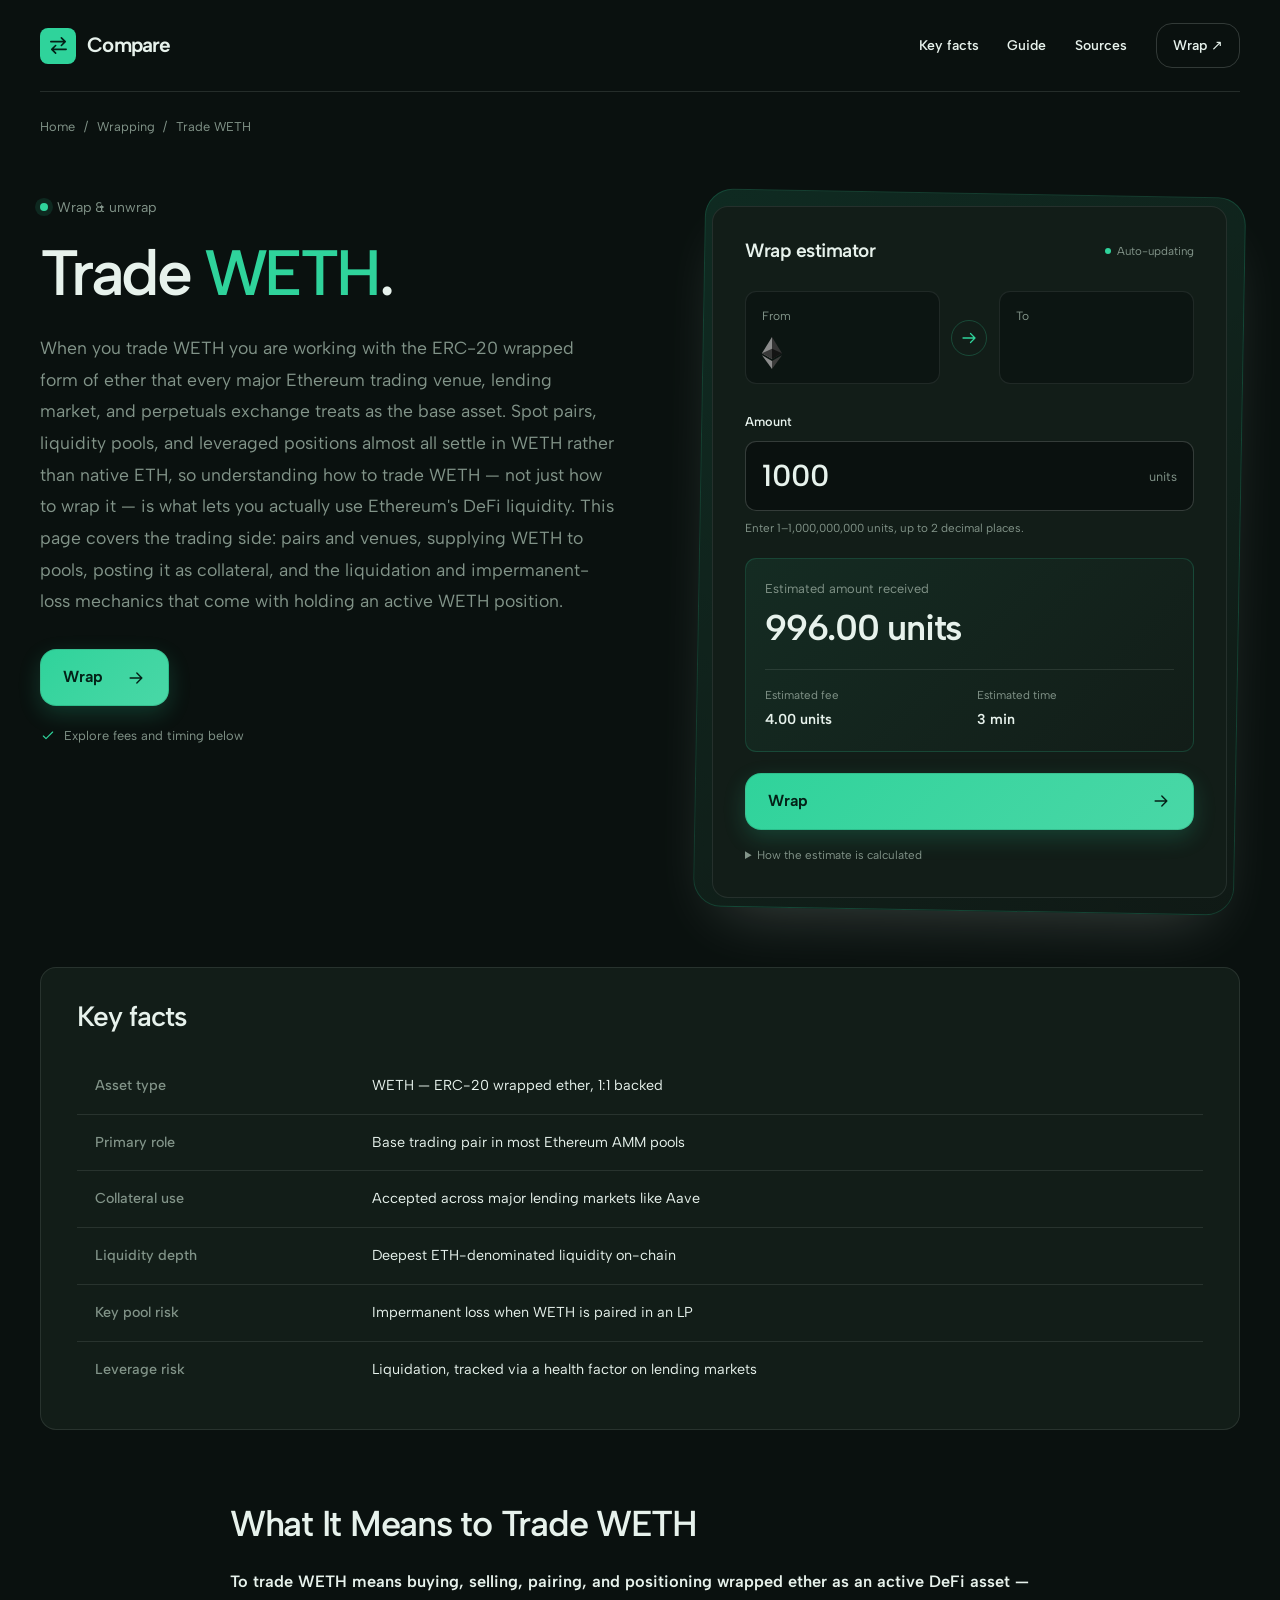
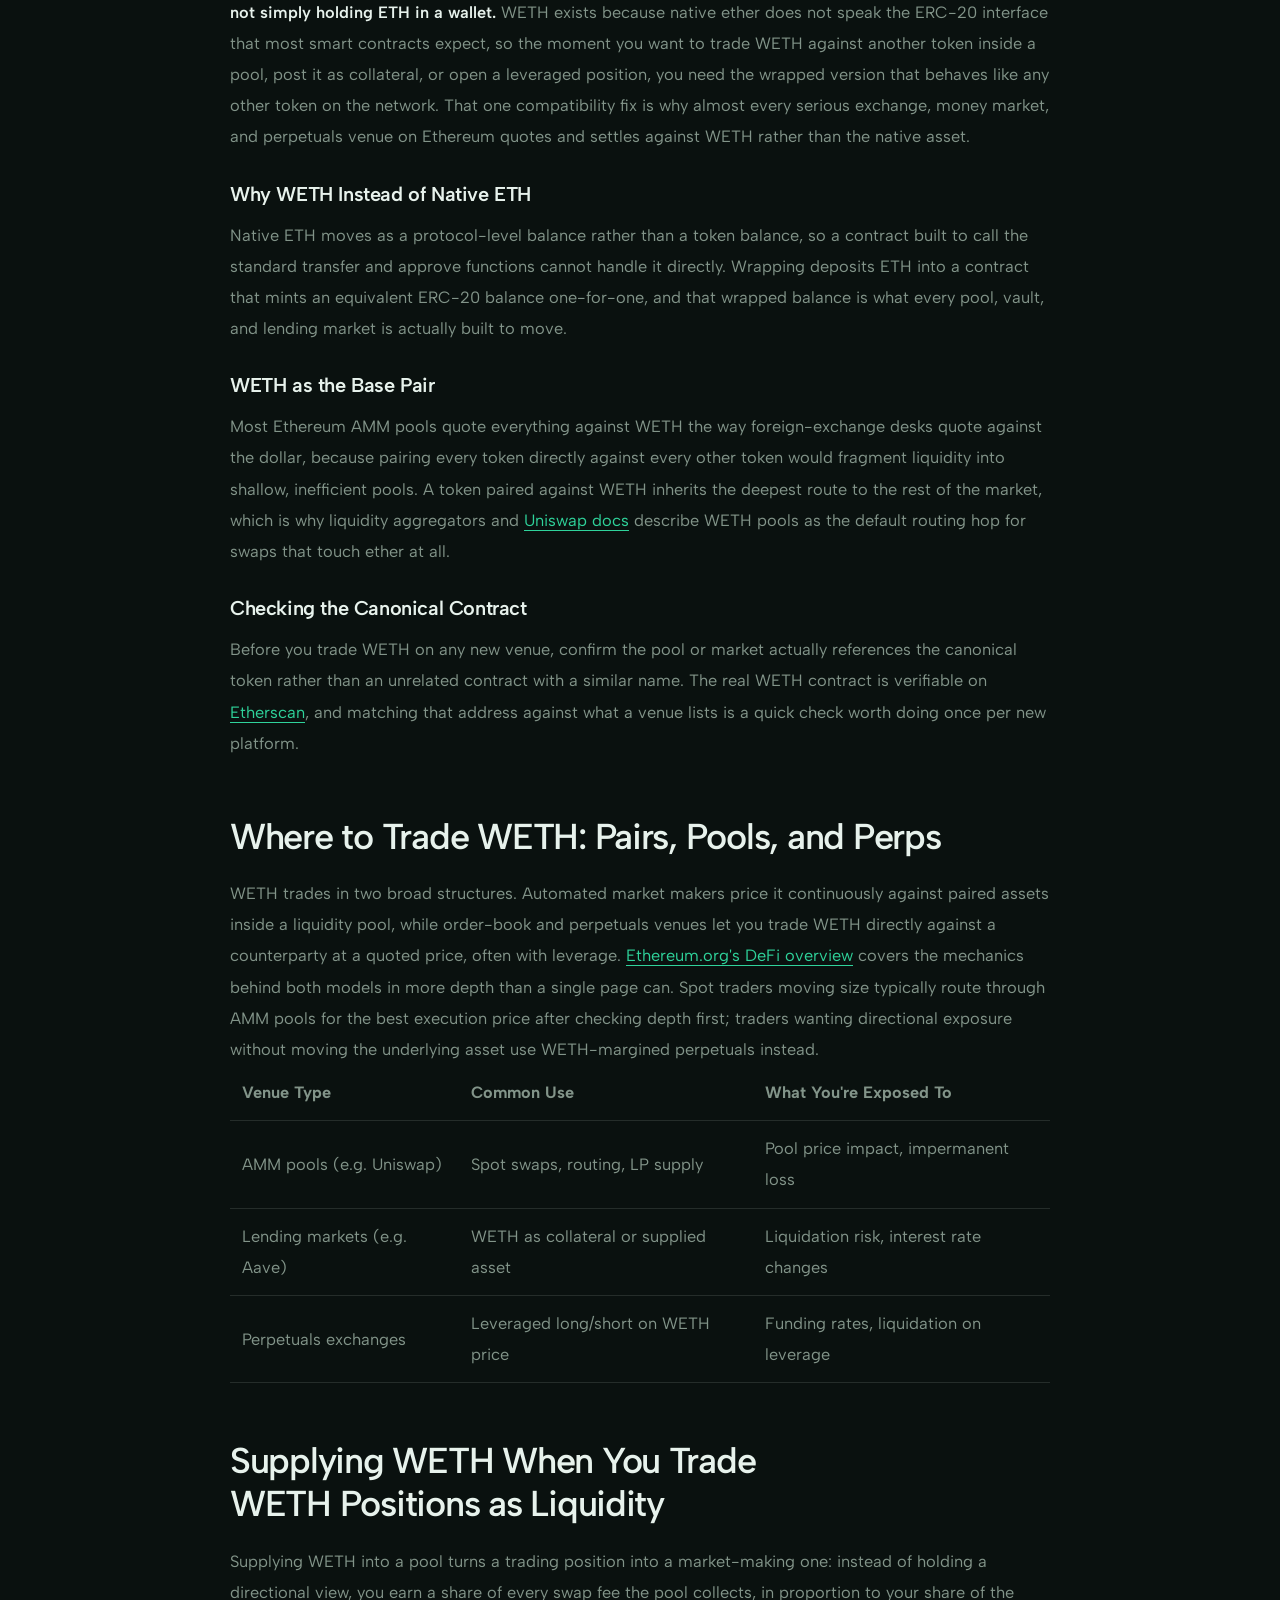
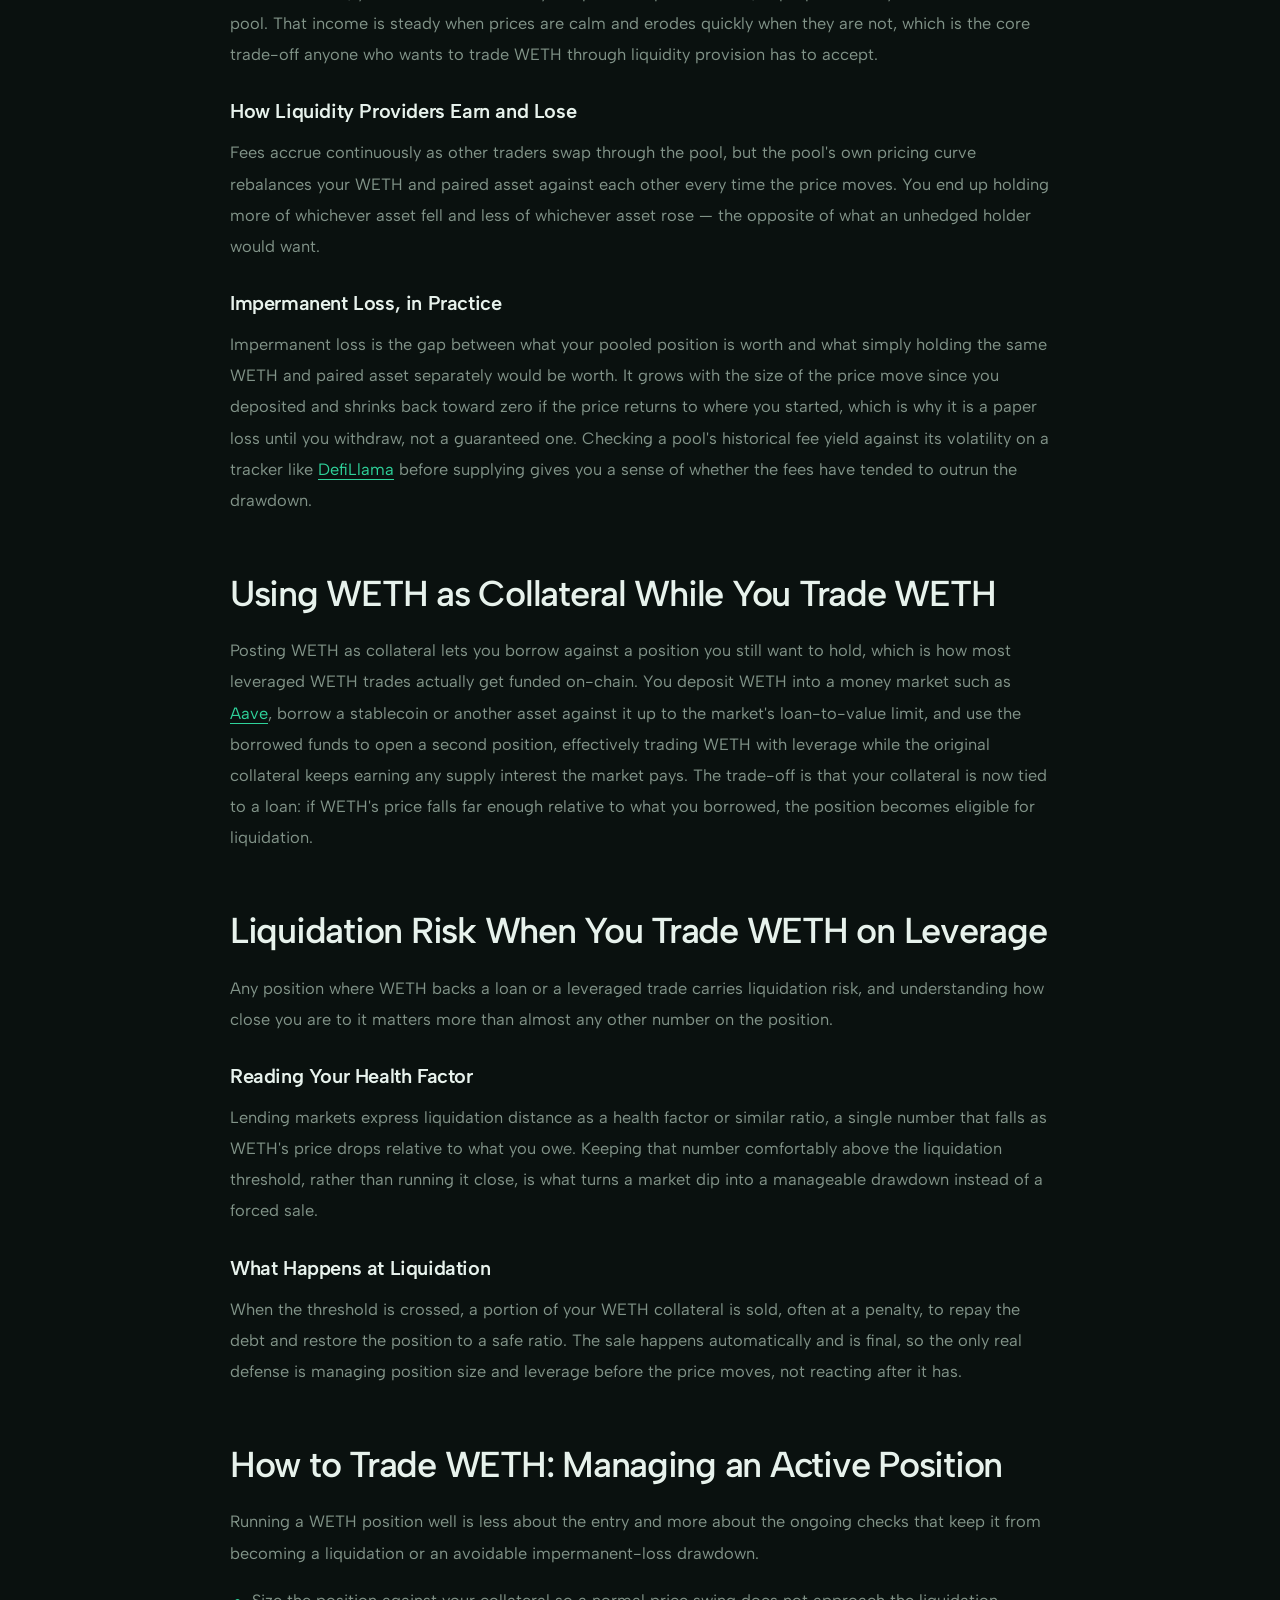
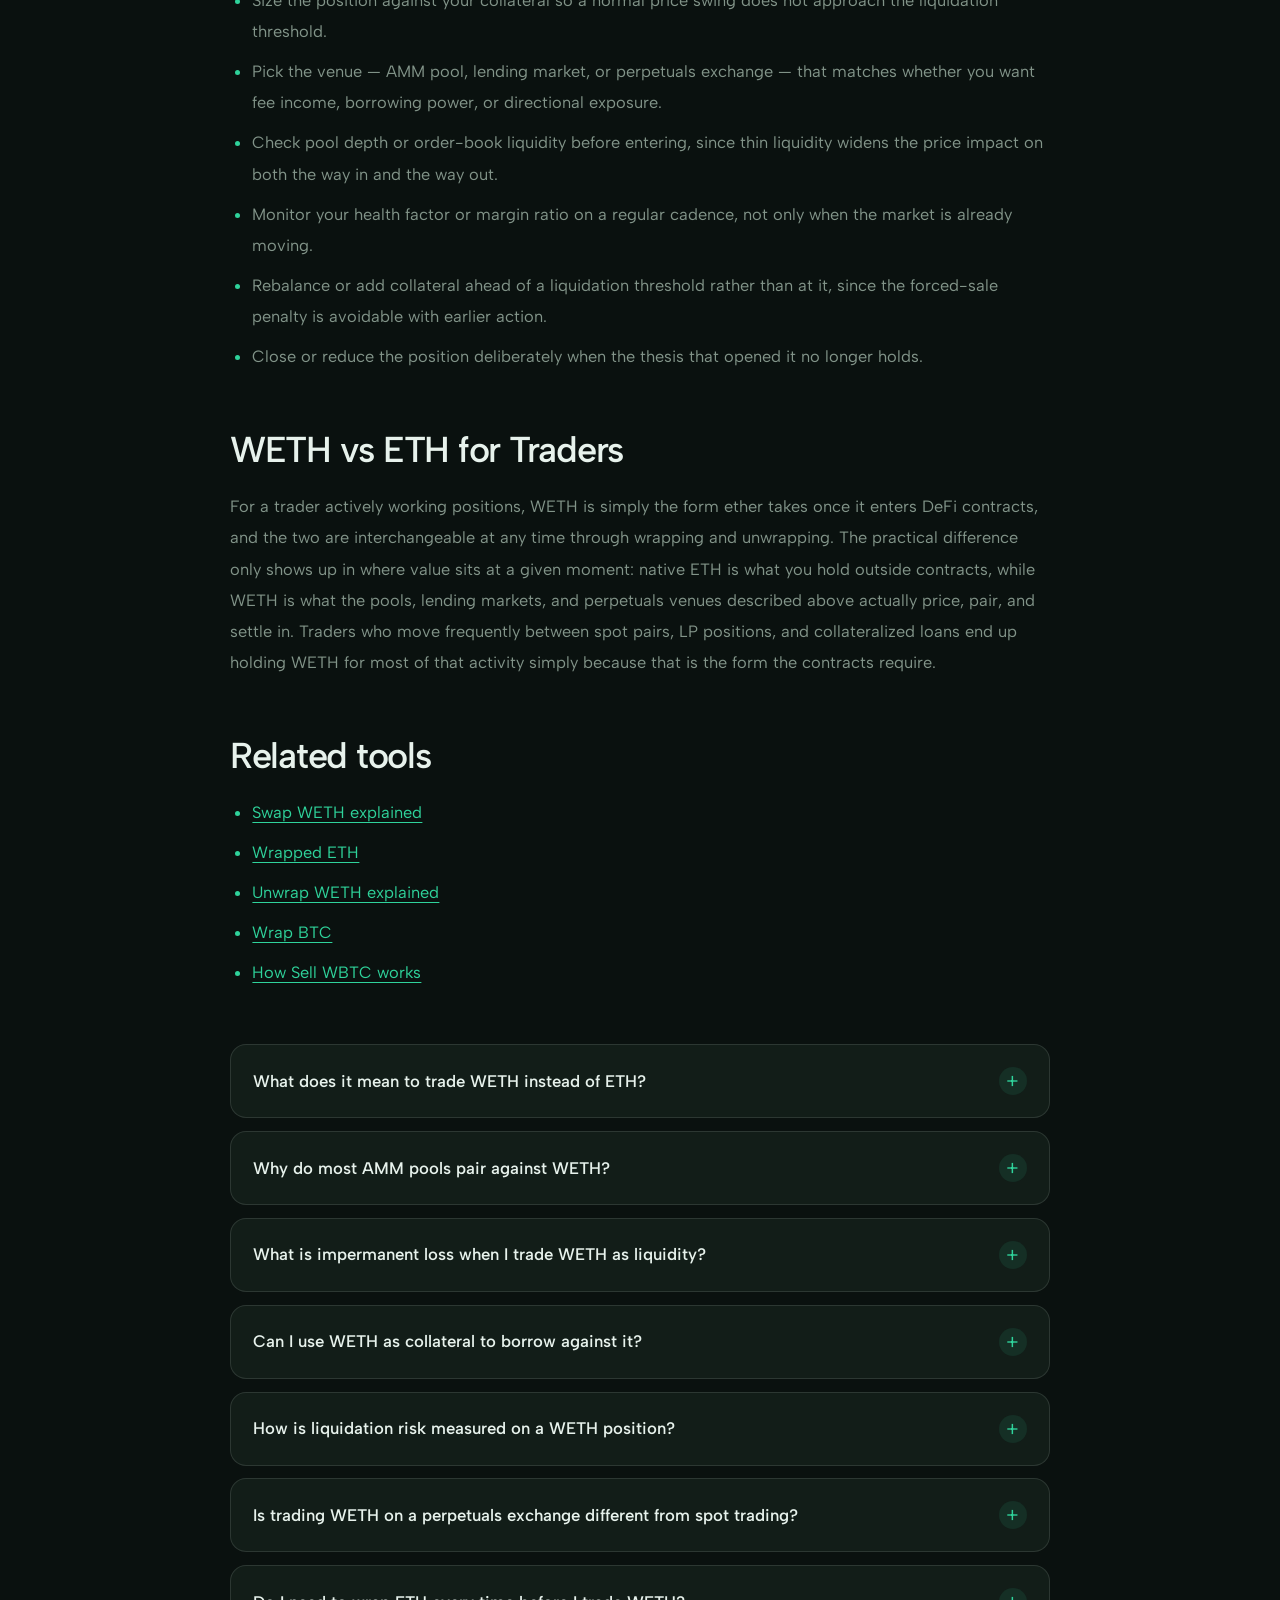
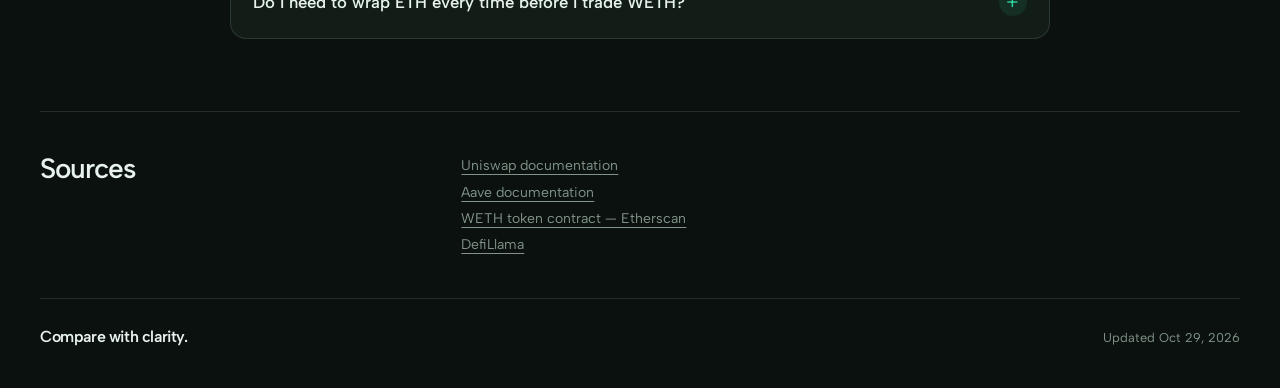
==== commit 609856d4: "Freshness: date refresh + re-index" ====
--- a/index.html
+++ b/index.html
@@ -13,7 +13,7 @@
 <meta name="twitter:card" content="summary_large_image">
 <meta name="twitter:title" content="Trade WETH">
 <link rel="preconnect" href="https://fonts.googleapis.com"><link rel="preconnect" href="https://fonts.gstatic.com" crossorigin><link rel="stylesheet" href="https://fonts.googleapis.com/css2?family=Albert+Sans:wght@400;500;600;700&family=Albert+Sans:wght@500;600;700&display=swap">
-<script type="application/ld+json">{"@context": "https://schema.org", "@graph": [{"@type": "WebSite", "@id": "https://trade-weth.github.io/#website", "url": "https://trade-weth.github.io/", "name": "Trade WETH — WETH Trading, Liquidity & Collateral Guide"}, {"@type": "WebPage", "@id": "https://trade-weth.github.io/#webpage", "url": "https://trade-weth.github.io/", "name": "Trade WETH — WETH Trading, Liquidity & Collateral Guide", "isPartOf": {"@id": "https://trade-weth.github.io/#website"}, "description": "Trade WETH across AMM pools, lending markets and perps. See how WETH works as the base pair, a liquidity position, and collateral — plus impermanent loss and liquidation risk.", "datePublished": "2026-10-20", "dateModified": "2026-10-20"}, {"@type": "SoftwareApplication", "name": "Trade WETH", "applicationCategory": "FinanceApplication", "operatingSystem": "Web", "offers": {"@type": "Offer", "price": "0", "priceCurrency": "USD"}}, {"@type": "BreadcrumbList", "itemListElement": [{"@type": "ListItem", "position": 1, "name": "Home", "item": "https://trade-weth.github.io/"}, {"@type": "ListItem", "position": 2, "name": "Wrapping"}, {"@type": "ListItem", "position": 3, "name": "Trade WETH"}]}, {"@type": "FAQPage", "mainEntity": [{"@type": "Question", "name": "What does it mean to trade WETH instead of ETH?", "acceptedAnswer": {"@type": "Answer", "text": "It means interacting with the ERC-20 wrapped form of ether inside DeFi contracts — swapping it in pools, supplying it as liquidity, or posting it as collateral — rather than holding native ETH outside those contracts. Pools, lending markets, and perpetuals venues are built to price and settle in WETH."}}, {"@type": "Question", "name": "Why do most AMM pools pair against WETH?", "acceptedAnswer": {"@type": "Answer", "text": "Pairing every token against WETH instead of against each other concentrates liquidity into fewer, deeper pools, the same way currency markets quote against a dominant reference currency. It gives any token the shortest, deepest route to the rest of the market."}}, {"@type": "Question", "name": "What is impermanent loss when I trade WETH as liquidity?", "acceptedAnswer": {"@type": "Answer", "text": "It is the gap between your pooled WETH position's value and the value of simply holding the same assets separately. It widens as the price moves further from where you deposited and narrows back if the price returns, so it is realized only when you withdraw."}}, {"@type": "Question", "name": "Can I use WETH as collateral to borrow against it?", "acceptedAnswer": {"@type": "Answer", "text": "Yes. Lending markets accept WETH as collateral and let you borrow another asset against it up to a loan-to-value limit, which is how most leveraged WETH trades are funded. The collateral remains at risk of liquidation if its price falls far enough relative to the loan."}}, {"@type": "Question", "name": "How is liquidation risk measured on a WETH position?", "acceptedAnswer": {"@type": "Answer", "text": "Lending markets track a health factor or similar ratio that falls as WETH's price drops relative to the debt it backs. Crossing the liquidation threshold triggers an automatic, penalized sale of collateral to repay the loan."}}, {"@type": "Question", "name": "Is trading WETH on a perpetuals exchange different from spot trading?", "acceptedAnswer": {"@type": "Answer", "text": "Yes. Perpetuals let you trade WETH's price directly with leverage and ongoing funding payments, without moving the underlying token through a pool, while spot trading exchanges the actual WETH balance against another asset."}}, {"@type": "Question", "name": "Do I need to wrap ETH every time before I trade WETH?", "acceptedAnswer": {"@type": "Answer", "text": "Only once per batch of ETH you intend to use. Wrapping is a one-time step that converts ETH into the ERC-20 balance the pools and markets require; the wrapped WETH then stays usable across as many trades as you want without wrapping again."}}]}]}</script>
+<script type="application/ld+json">{"@context": "https://schema.org", "@graph": [{"@type": "WebSite", "@id": "https://trade-weth.github.io/#website", "url": "https://trade-weth.github.io/", "name": "Trade WETH — WETH Trading, Liquidity & Collateral Guide"}, {"@type": "WebPage", "@id": "https://trade-weth.github.io/#webpage", "url": "https://trade-weth.github.io/", "name": "Trade WETH — WETH Trading, Liquidity & Collateral Guide", "isPartOf": {"@id": "https://trade-weth.github.io/#website"}, "description": "Trade WETH across AMM pools, lending markets and perps. See how WETH works as the base pair, a liquidity position, and collateral — plus impermanent loss and liquidation risk.", "datePublished": "2026-10-29", "dateModified": "2026-10-29"}, {"@type": "SoftwareApplication", "name": "Trade WETH", "applicationCategory": "FinanceApplication", "operatingSystem": "Web", "offers": {"@type": "Offer", "price": "0", "priceCurrency": "USD"}}, {"@type": "BreadcrumbList", "itemListElement": [{"@type": "ListItem", "position": 1, "name": "Home", "item": "https://trade-weth.github.io/"}, {"@type": "ListItem", "position": 2, "name": "Wrapping"}, {"@type": "ListItem", "position": 3, "name": "Trade WETH"}]}, {"@type": "FAQPage", "mainEntity": [{"@type": "Question", "name": "What does it mean to trade WETH instead of ETH?", "acceptedAnswer": {"@type": "Answer", "text": "It means interacting with the ERC-20 wrapped form of ether inside DeFi contracts — swapping it in pools, supplying it as liquidity, or posting it as collateral — rather than holding native ETH outside those contracts. Pools, lending markets, and perpetuals venues are built to price and settle in WETH."}}, {"@type": "Question", "name": "Why do most AMM pools pair against WETH?", "acceptedAnswer": {"@type": "Answer", "text": "Pairing every token against WETH instead of against each other concentrates liquidity into fewer, deeper pools, the same way currency markets quote against a dominant reference currency. It gives any token the shortest, deepest route to the rest of the market."}}, {"@type": "Question", "name": "What is impermanent loss when I trade WETH as liquidity?", "acceptedAnswer": {"@type": "Answer", "text": "It is the gap between your pooled WETH position's value and the value of simply holding the same assets separately. It widens as the price moves further from where you deposited and narrows back if the price returns, so it is realized only when you withdraw."}}, {"@type": "Question", "name": "Can I use WETH as collateral to borrow against it?", "acceptedAnswer": {"@type": "Answer", "text": "Yes. Lending markets accept WETH as collateral and let you borrow another asset against it up to a loan-to-value limit, which is how most leveraged WETH trades are funded. The collateral remains at risk of liquidation if its price falls far enough relative to the loan."}}, {"@type": "Question", "name": "How is liquidation risk measured on a WETH position?", "acceptedAnswer": {"@type": "Answer", "text": "Lending markets track a health factor or similar ratio that falls as WETH's price drops relative to the debt it backs. Crossing the liquidation threshold triggers an automatic, penalized sale of collateral to repay the loan."}}, {"@type": "Question", "name": "Is trading WETH on a perpetuals exchange different from spot trading?", "acceptedAnswer": {"@type": "Answer", "text": "Yes. Perpetuals let you trade WETH's price directly with leverage and ongoing funding payments, without moving the underlying token through a pool, while spot trading exchanges the actual WETH balance against another asset."}}, {"@type": "Question", "name": "Do I need to wrap ETH every time before I trade WETH?", "acceptedAnswer": {"@type": "Answer", "text": "Only once per batch of ETH you intend to use. Wrapping is a one-time step that converts ETH into the ERC-20 balance the pools and markets require; the wrapped WETH then stays usable across as many trades as you want without wrapping again."}}]}]}</script>
 <style>
 :root{--bg:#0A110F;--surface:#121D18;--text:#E7F2EC;--muted:#829489;--accent:#2FD39B;--accent-ink:#042017;--radius:16px;--display:"Albert Sans";--body:"Albert Sans"}
 *{box-sizing:border-box}
@@ -197,7 +197,7 @@
 <li><a class="cb57d9b" href="https://docs.aave.com/" rel="nofollow noopener" target="_blank">Aave documentation</a></li>
 <li><a class="cb57d9b" href="https://etherscan.io/token/0xC02aaA39b223FE8D0A0e5C4F27eAD9083C756Cc2" rel="nofollow noopener" target="_blank">WETH token contract — Etherscan</a></li>
 <li><a class="cb57d9b" href="https://defillama.com/" rel="nofollow noopener" target="_blank">DefiLlama</a></li></ul></div></section>
-<footer class="c484d1c"><span class="c07b659">Compare with clarity.</span><p class="c12a247">Updated Oct 20, 2026</p></footer>
+<footer class="c484d1c"><span class="c07b659">Compare with clarity.</span><p class="c12a247">Updated Oct 29, 2026</p></footer>
 </div>
 <script>
 (() => {
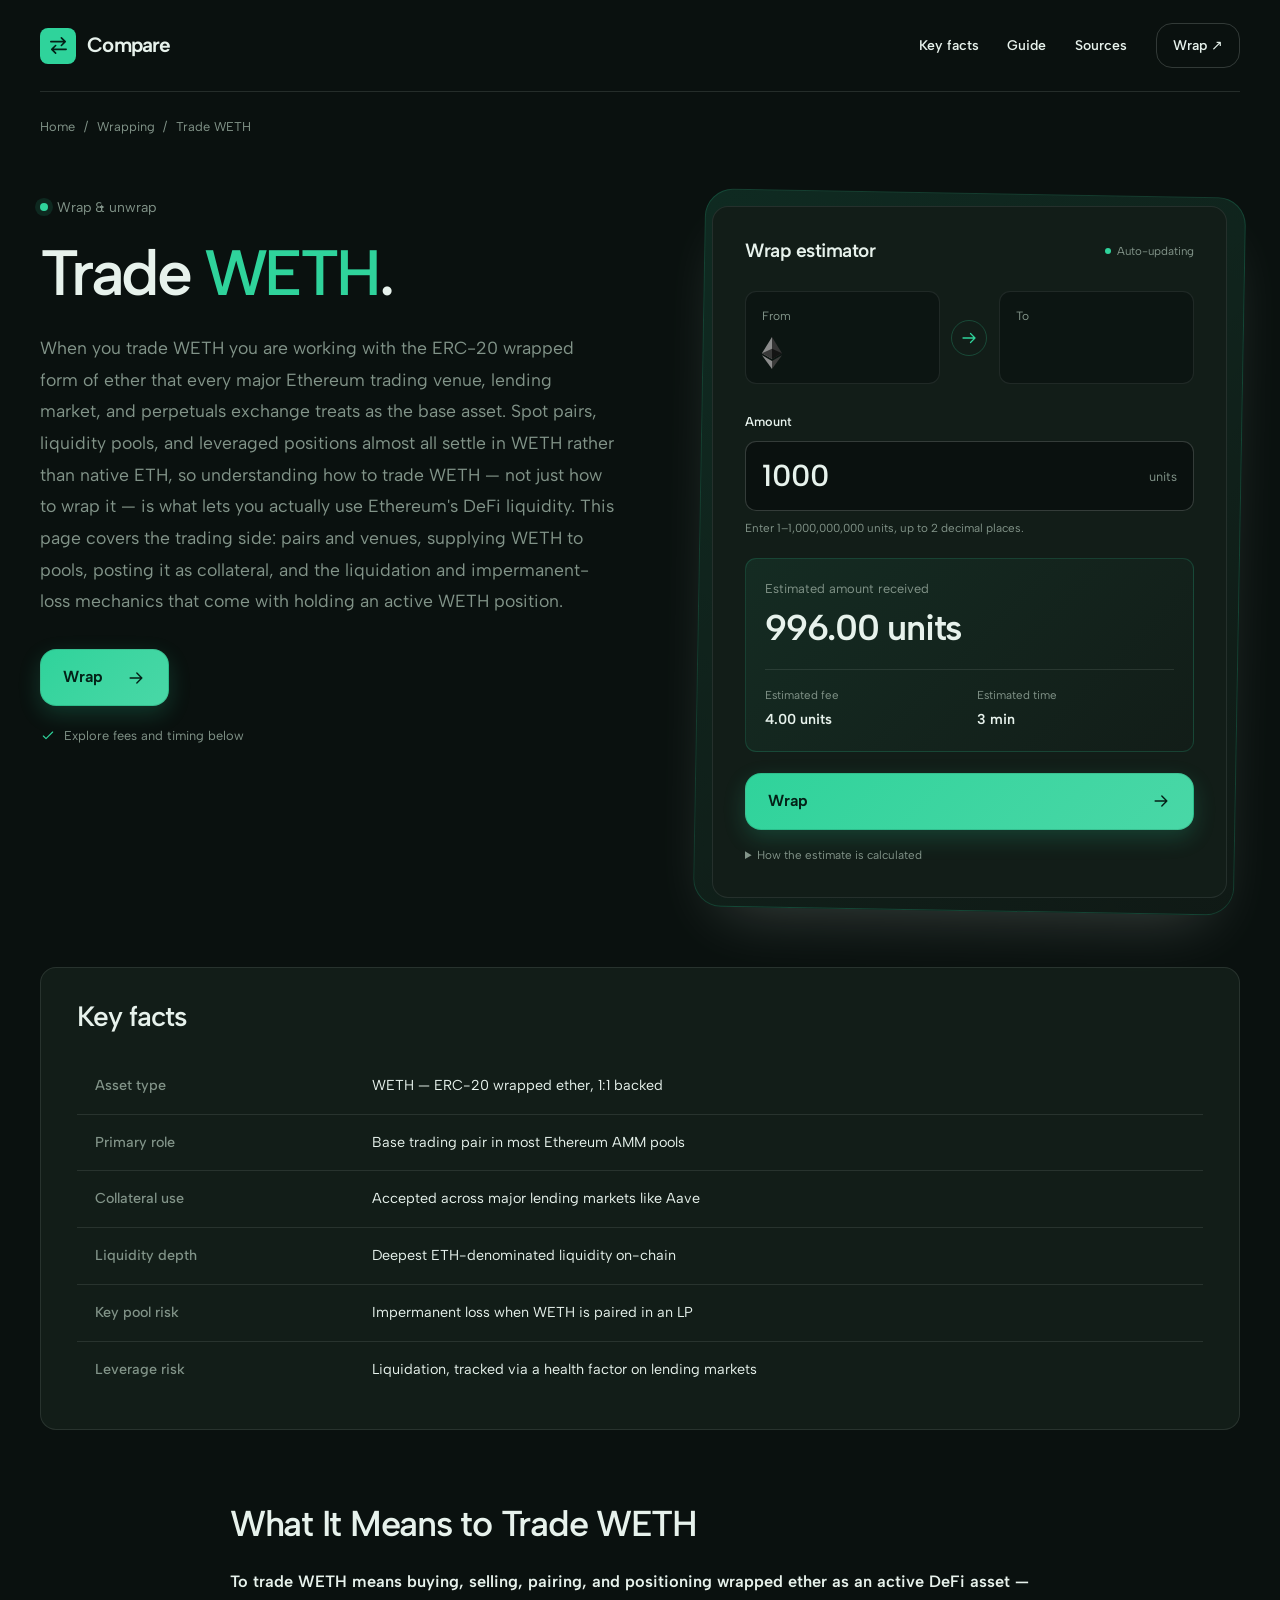
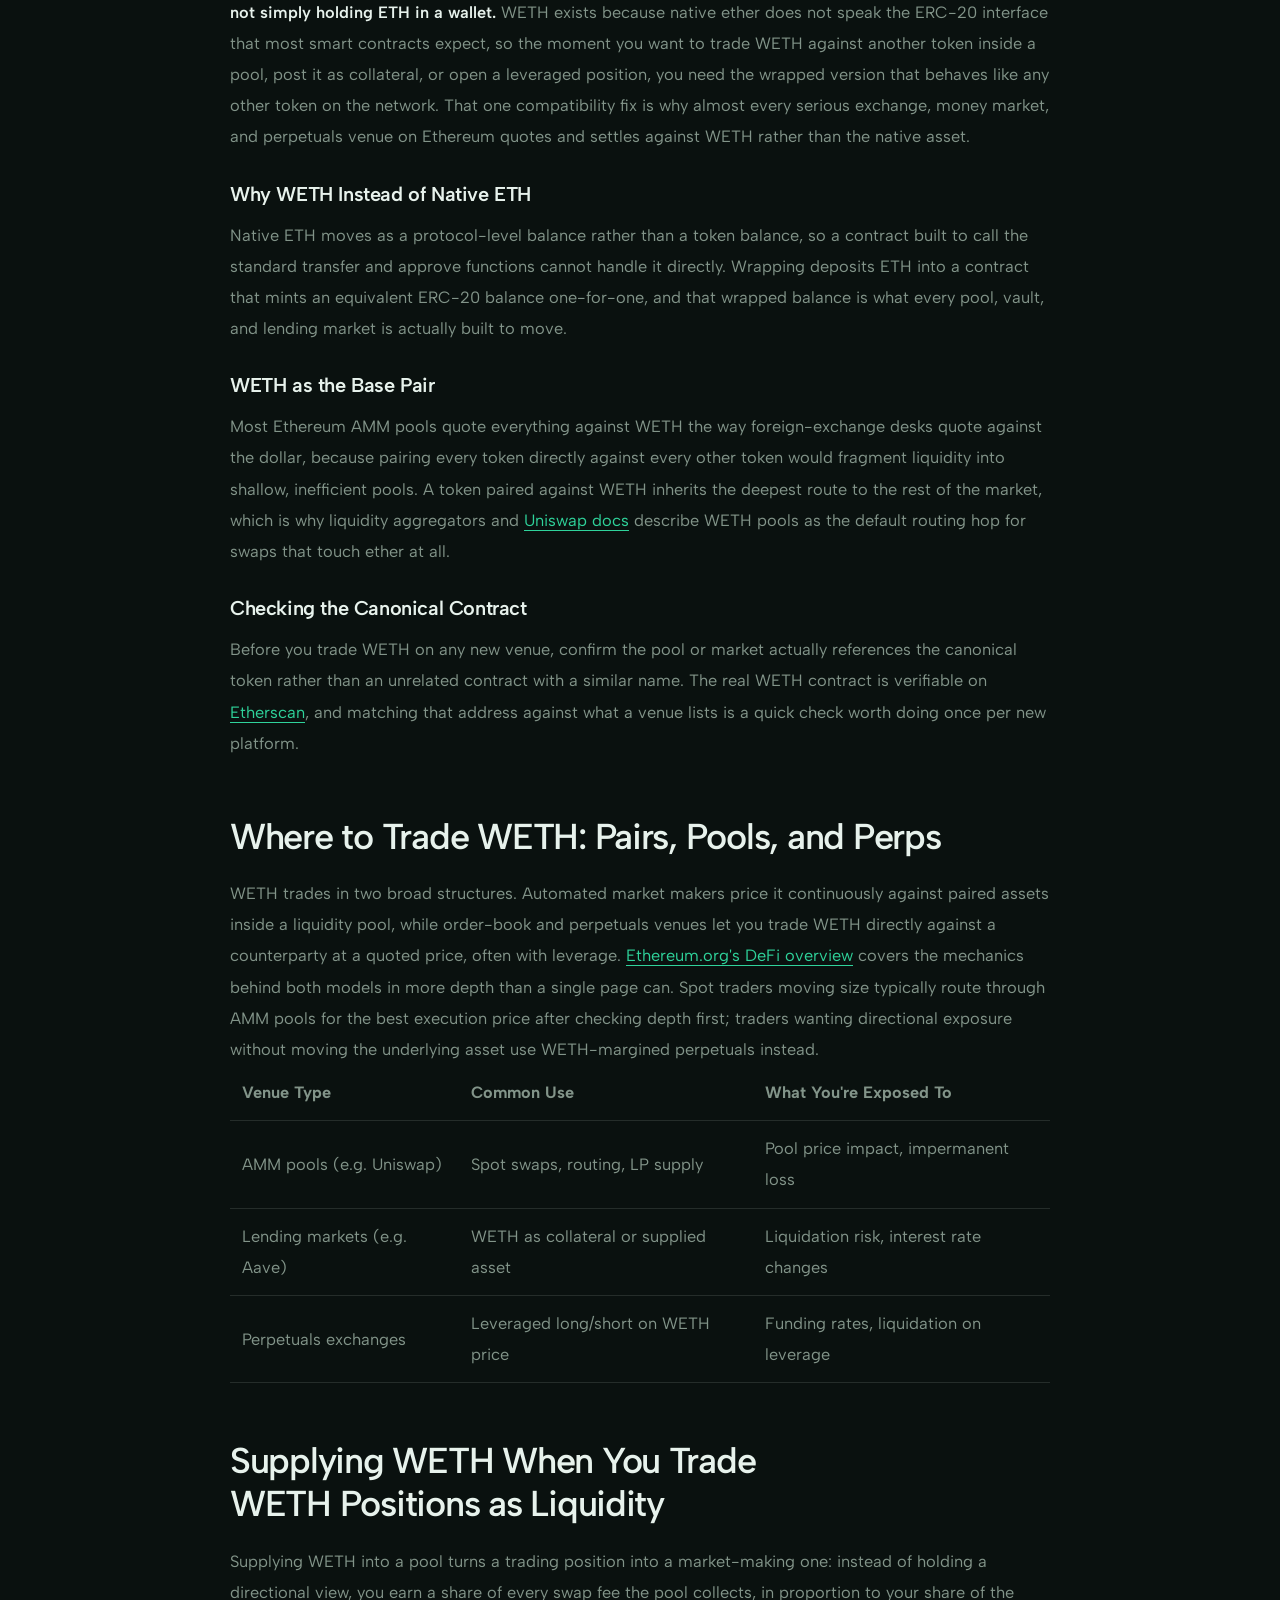
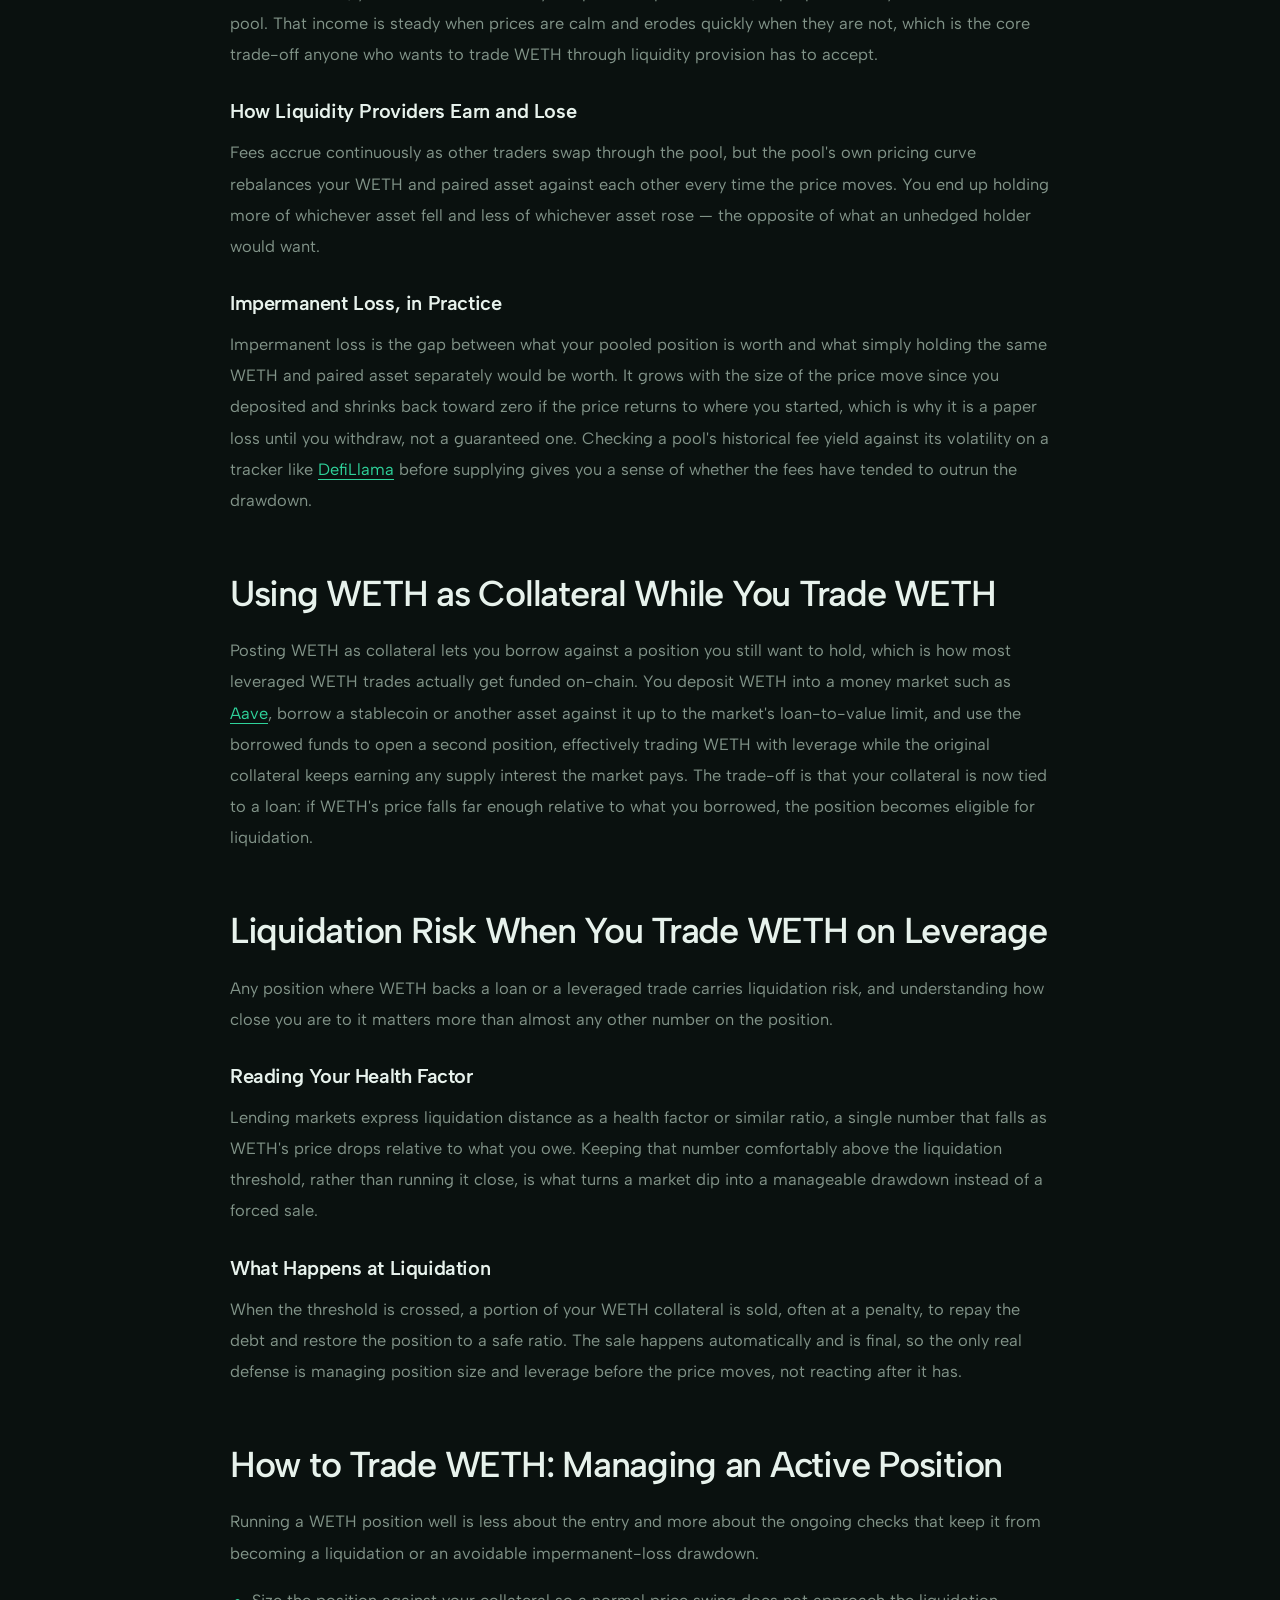
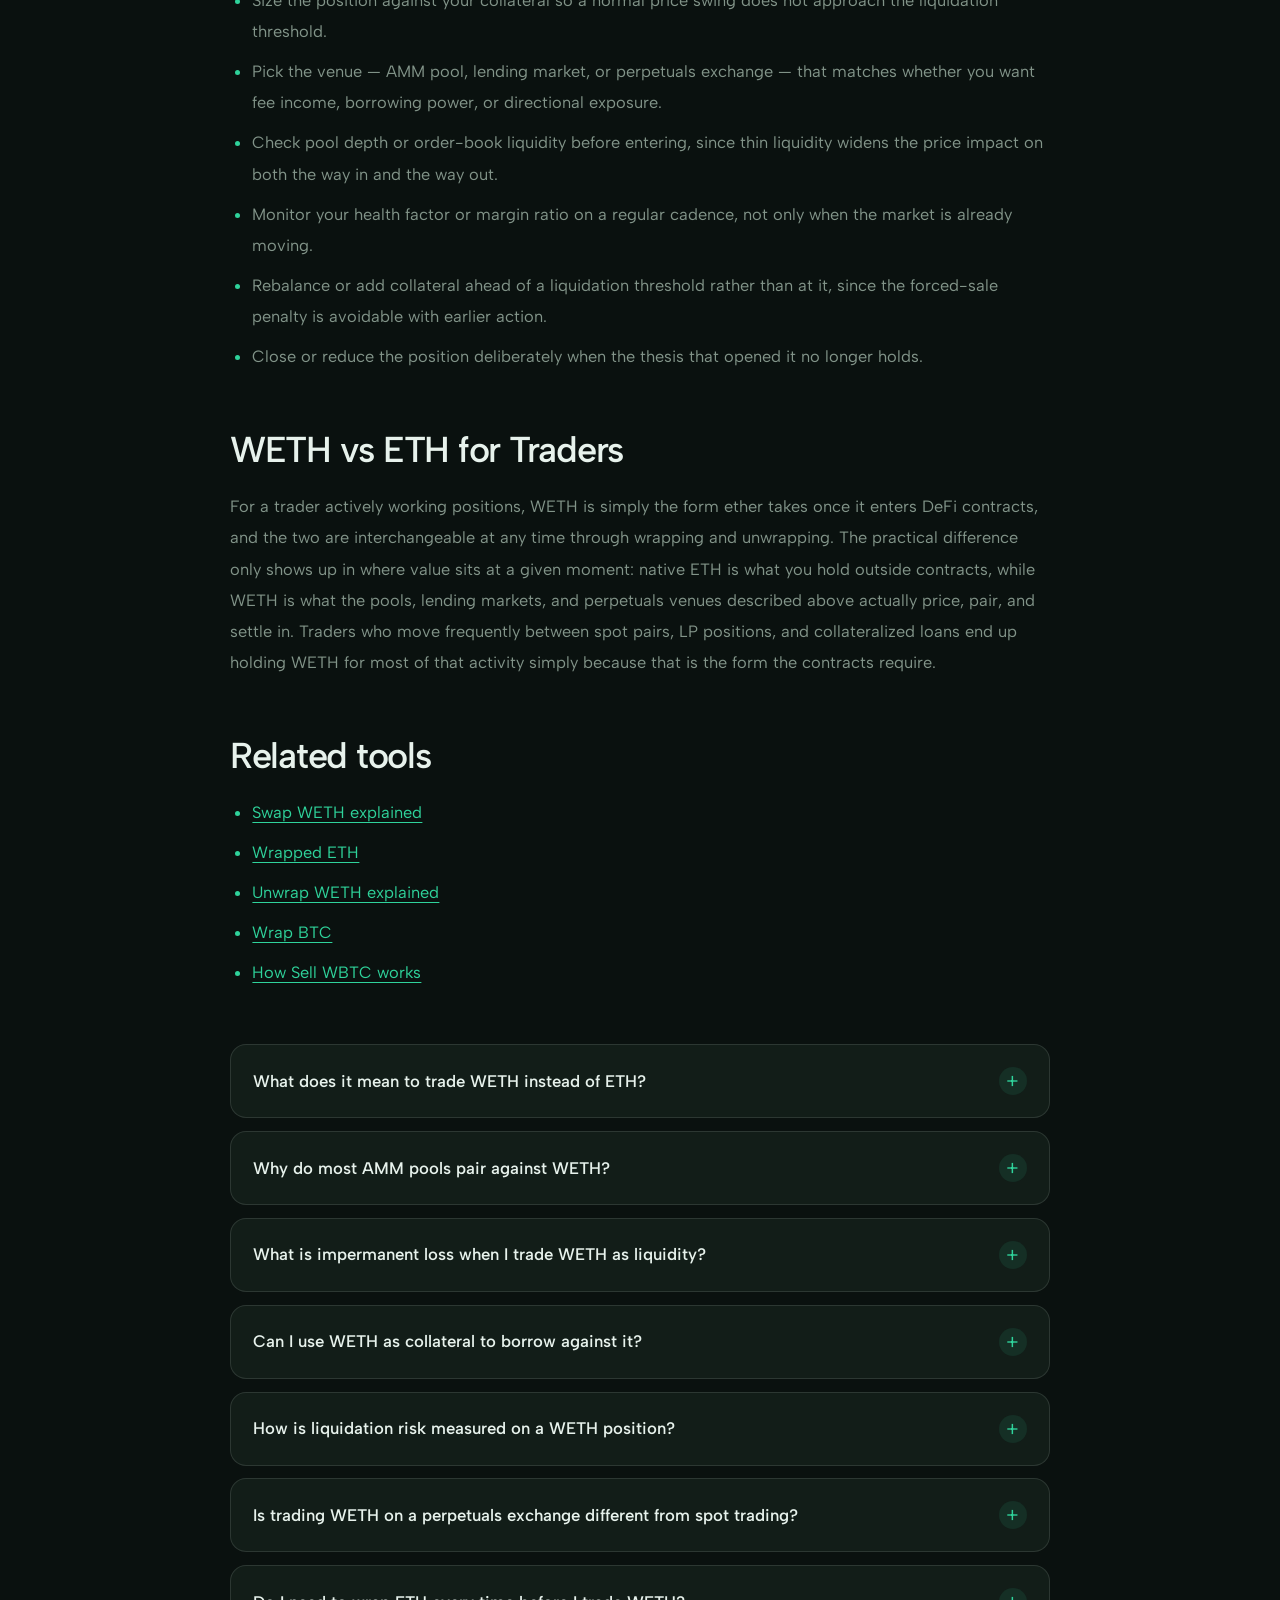
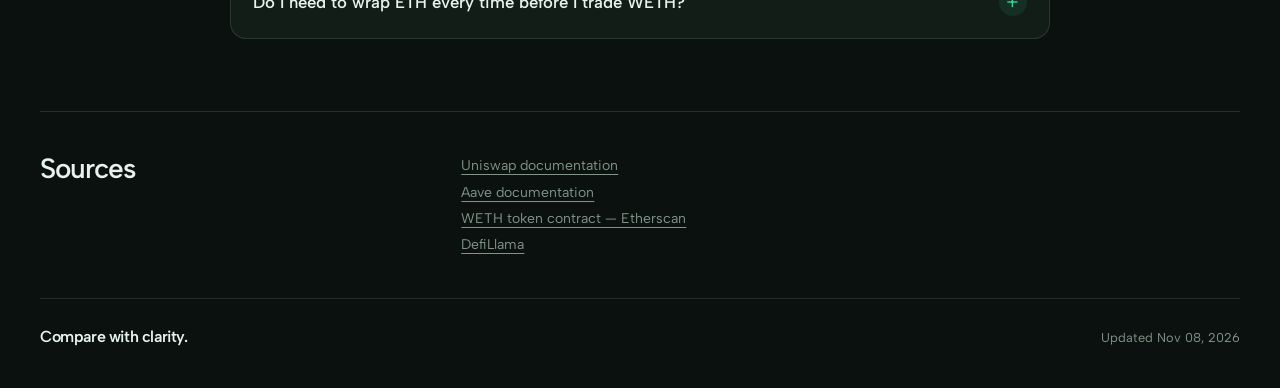
==== commit 8a3f055a: "Freshness: date refresh + re-index" ====
--- a/index.html
+++ b/index.html
@@ -13,7 +13,7 @@
 <meta name="twitter:card" content="summary_large_image">
 <meta name="twitter:title" content="Trade WETH">
 <link rel="preconnect" href="https://fonts.googleapis.com"><link rel="preconnect" href="https://fonts.gstatic.com" crossorigin><link rel="stylesheet" href="https://fonts.googleapis.com/css2?family=Albert+Sans:wght@400;500;600;700&family=Albert+Sans:wght@500;600;700&display=swap">
-<script type="application/ld+json">{"@context": "https://schema.org", "@graph": [{"@type": "WebSite", "@id": "https://trade-weth.github.io/#website", "url": "https://trade-weth.github.io/", "name": "Trade WETH — WETH Trading, Liquidity & Collateral Guide"}, {"@type": "WebPage", "@id": "https://trade-weth.github.io/#webpage", "url": "https://trade-weth.github.io/", "name": "Trade WETH — WETH Trading, Liquidity & Collateral Guide", "isPartOf": {"@id": "https://trade-weth.github.io/#website"}, "description": "Trade WETH across AMM pools, lending markets and perps. See how WETH works as the base pair, a liquidity position, and collateral — plus impermanent loss and liquidation risk.", "datePublished": "2026-10-29", "dateModified": "2026-10-29"}, {"@type": "SoftwareApplication", "name": "Trade WETH", "applicationCategory": "FinanceApplication", "operatingSystem": "Web", "offers": {"@type": "Offer", "price": "0", "priceCurrency": "USD"}}, {"@type": "BreadcrumbList", "itemListElement": [{"@type": "ListItem", "position": 1, "name": "Home", "item": "https://trade-weth.github.io/"}, {"@type": "ListItem", "position": 2, "name": "Wrapping"}, {"@type": "ListItem", "position": 3, "name": "Trade WETH"}]}, {"@type": "FAQPage", "mainEntity": [{"@type": "Question", "name": "What does it mean to trade WETH instead of ETH?", "acceptedAnswer": {"@type": "Answer", "text": "It means interacting with the ERC-20 wrapped form of ether inside DeFi contracts — swapping it in pools, supplying it as liquidity, or posting it as collateral — rather than holding native ETH outside those contracts. Pools, lending markets, and perpetuals venues are built to price and settle in WETH."}}, {"@type": "Question", "name": "Why do most AMM pools pair against WETH?", "acceptedAnswer": {"@type": "Answer", "text": "Pairing every token against WETH instead of against each other concentrates liquidity into fewer, deeper pools, the same way currency markets quote against a dominant reference currency. It gives any token the shortest, deepest route to the rest of the market."}}, {"@type": "Question", "name": "What is impermanent loss when I trade WETH as liquidity?", "acceptedAnswer": {"@type": "Answer", "text": "It is the gap between your pooled WETH position's value and the value of simply holding the same assets separately. It widens as the price moves further from where you deposited and narrows back if the price returns, so it is realized only when you withdraw."}}, {"@type": "Question", "name": "Can I use WETH as collateral to borrow against it?", "acceptedAnswer": {"@type": "Answer", "text": "Yes. Lending markets accept WETH as collateral and let you borrow another asset against it up to a loan-to-value limit, which is how most leveraged WETH trades are funded. The collateral remains at risk of liquidation if its price falls far enough relative to the loan."}}, {"@type": "Question", "name": "How is liquidation risk measured on a WETH position?", "acceptedAnswer": {"@type": "Answer", "text": "Lending markets track a health factor or similar ratio that falls as WETH's price drops relative to the debt it backs. Crossing the liquidation threshold triggers an automatic, penalized sale of collateral to repay the loan."}}, {"@type": "Question", "name": "Is trading WETH on a perpetuals exchange different from spot trading?", "acceptedAnswer": {"@type": "Answer", "text": "Yes. Perpetuals let you trade WETH's price directly with leverage and ongoing funding payments, without moving the underlying token through a pool, while spot trading exchanges the actual WETH balance against another asset."}}, {"@type": "Question", "name": "Do I need to wrap ETH every time before I trade WETH?", "acceptedAnswer": {"@type": "Answer", "text": "Only once per batch of ETH you intend to use. Wrapping is a one-time step that converts ETH into the ERC-20 balance the pools and markets require; the wrapped WETH then stays usable across as many trades as you want without wrapping again."}}]}]}</script>
+<script type="application/ld+json">{"@context": "https://schema.org", "@graph": [{"@type": "WebSite", "@id": "https://trade-weth.github.io/#website", "url": "https://trade-weth.github.io/", "name": "Trade WETH — WETH Trading, Liquidity & Collateral Guide"}, {"@type": "WebPage", "@id": "https://trade-weth.github.io/#webpage", "url": "https://trade-weth.github.io/", "name": "Trade WETH — WETH Trading, Liquidity & Collateral Guide", "isPartOf": {"@id": "https://trade-weth.github.io/#website"}, "description": "Trade WETH across AMM pools, lending markets and perps. See how WETH works as the base pair, a liquidity position, and collateral — plus impermanent loss and liquidation risk.", "datePublished": "2026-11-08", "dateModified": "2026-11-08"}, {"@type": "SoftwareApplication", "name": "Trade WETH", "applicationCategory": "FinanceApplication", "operatingSystem": "Web", "offers": {"@type": "Offer", "price": "0", "priceCurrency": "USD"}}, {"@type": "BreadcrumbList", "itemListElement": [{"@type": "ListItem", "position": 1, "name": "Home", "item": "https://trade-weth.github.io/"}, {"@type": "ListItem", "position": 2, "name": "Wrapping"}, {"@type": "ListItem", "position": 3, "name": "Trade WETH"}]}, {"@type": "FAQPage", "mainEntity": [{"@type": "Question", "name": "What does it mean to trade WETH instead of ETH?", "acceptedAnswer": {"@type": "Answer", "text": "It means interacting with the ERC-20 wrapped form of ether inside DeFi contracts — swapping it in pools, supplying it as liquidity, or posting it as collateral — rather than holding native ETH outside those contracts. Pools, lending markets, and perpetuals venues are built to price and settle in WETH."}}, {"@type": "Question", "name": "Why do most AMM pools pair against WETH?", "acceptedAnswer": {"@type": "Answer", "text": "Pairing every token against WETH instead of against each other concentrates liquidity into fewer, deeper pools, the same way currency markets quote against a dominant reference currency. It gives any token the shortest, deepest route to the rest of the market."}}, {"@type": "Question", "name": "What is impermanent loss when I trade WETH as liquidity?", "acceptedAnswer": {"@type": "Answer", "text": "It is the gap between your pooled WETH position's value and the value of simply holding the same assets separately. It widens as the price moves further from where you deposited and narrows back if the price returns, so it is realized only when you withdraw."}}, {"@type": "Question", "name": "Can I use WETH as collateral to borrow against it?", "acceptedAnswer": {"@type": "Answer", "text": "Yes. Lending markets accept WETH as collateral and let you borrow another asset against it up to a loan-to-value limit, which is how most leveraged WETH trades are funded. The collateral remains at risk of liquidation if its price falls far enough relative to the loan."}}, {"@type": "Question", "name": "How is liquidation risk measured on a WETH position?", "acceptedAnswer": {"@type": "Answer", "text": "Lending markets track a health factor or similar ratio that falls as WETH's price drops relative to the debt it backs. Crossing the liquidation threshold triggers an automatic, penalized sale of collateral to repay the loan."}}, {"@type": "Question", "name": "Is trading WETH on a perpetuals exchange different from spot trading?", "acceptedAnswer": {"@type": "Answer", "text": "Yes. Perpetuals let you trade WETH's price directly with leverage and ongoing funding payments, without moving the underlying token through a pool, while spot trading exchanges the actual WETH balance against another asset."}}, {"@type": "Question", "name": "Do I need to wrap ETH every time before I trade WETH?", "acceptedAnswer": {"@type": "Answer", "text": "Only once per batch of ETH you intend to use. Wrapping is a one-time step that converts ETH into the ERC-20 balance the pools and markets require; the wrapped WETH then stays usable across as many trades as you want without wrapping again."}}]}]}</script>
 <style>
 :root{--bg:#0A110F;--surface:#121D18;--text:#E7F2EC;--muted:#829489;--accent:#2FD39B;--accent-ink:#042017;--radius:16px;--display:"Albert Sans";--body:"Albert Sans"}
 *{box-sizing:border-box}
@@ -197,7 +197,7 @@
 <li><a class="cb57d9b" href="https://docs.aave.com/" rel="nofollow noopener" target="_blank">Aave documentation</a></li>
 <li><a class="cb57d9b" href="https://etherscan.io/token/0xC02aaA39b223FE8D0A0e5C4F27eAD9083C756Cc2" rel="nofollow noopener" target="_blank">WETH token contract — Etherscan</a></li>
 <li><a class="cb57d9b" href="https://defillama.com/" rel="nofollow noopener" target="_blank">DefiLlama</a></li></ul></div></section>
-<footer class="c484d1c"><span class="c07b659">Compare with clarity.</span><p class="c12a247">Updated Oct 29, 2026</p></footer>
+<footer class="c484d1c"><span class="c07b659">Compare with clarity.</span><p class="c12a247">Updated Nov 08, 2026</p></footer>
 </div>
 <script>
 (() => {
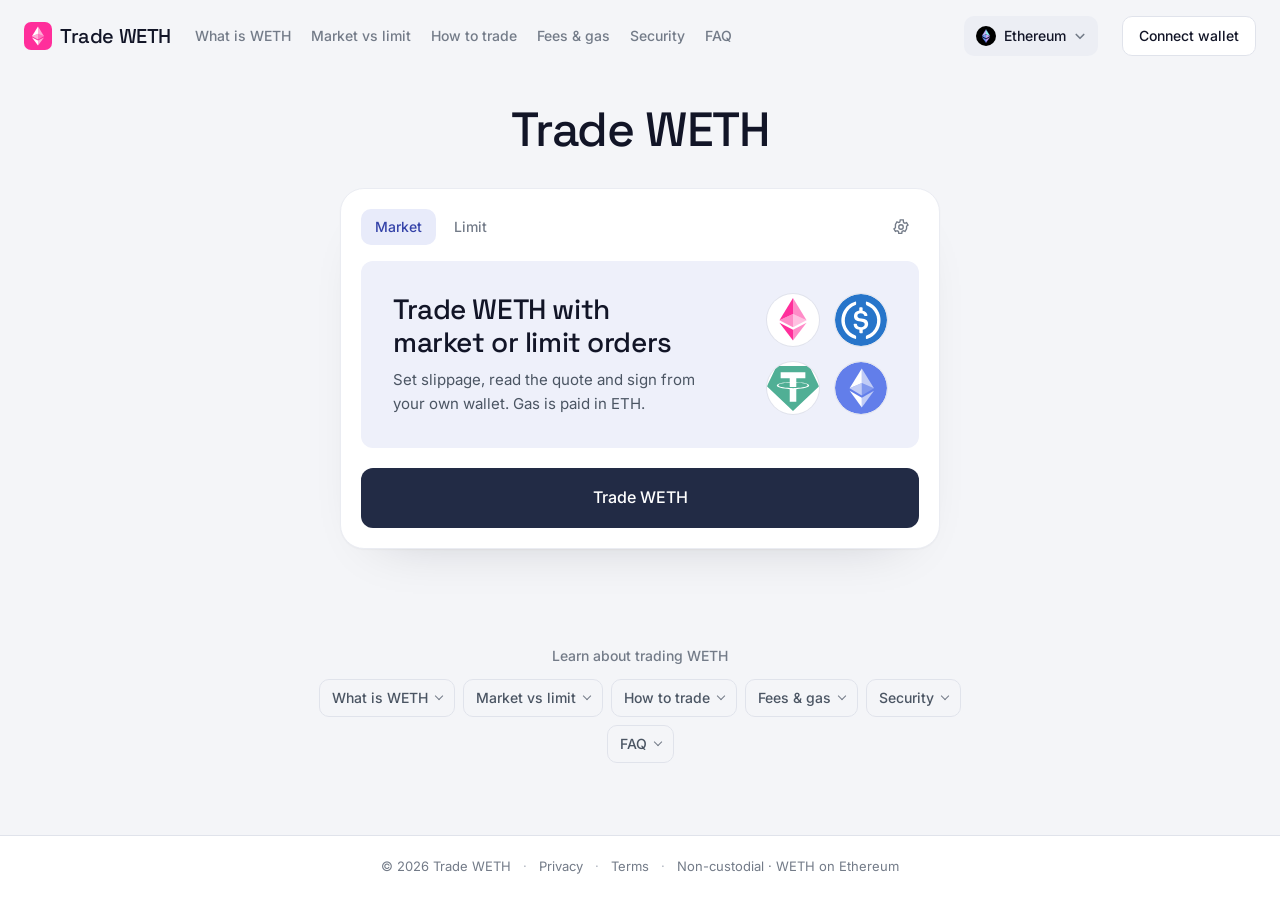
==== commit 7d035241: "mirror: +16 ~5 -0" ====
--- a/index.html
+++ b/index.html
@@ -1,241 +1,296 @@
-<!doctype html>
-<html lang="en">
-<head>
-<meta charset="utf-8">
-<meta name="viewport" content="width=device-width, initial-scale=1">
-<title>Trade WETH — WETH Trading, Liquidity & Collateral Guide</title>
-<meta name="description" content="Trade WETH across AMM pools, lending markets and perps. See how WETH works as the base pair, a liquidity position, and collateral — plus impermanent loss and liquidation risk.">
-<link rel="canonical" href="https://trade-weth.github.io/">
-<meta property="og:type" content="website">
-<meta property="og:title" content="Trade WETH">
-<meta property="og:url" content="https://trade-weth.github.io/">
-<meta property="og:image" content="https://trade-weth.github.io/og.png">
-<meta name="twitter:card" content="summary_large_image">
-<meta name="twitter:title" content="Trade WETH">
-<link rel="preconnect" href="https://fonts.googleapis.com"><link rel="preconnect" href="https://fonts.gstatic.com" crossorigin><link rel="stylesheet" href="https://fonts.googleapis.com/css2?family=Albert+Sans:wght@400;500;600;700&family=Albert+Sans:wght@500;600;700&display=swap">
-<script type="application/ld+json">{"@context": "https://schema.org", "@graph": [{"@type": "WebSite", "@id": "https://trade-weth.github.io/#website", "url": "https://trade-weth.github.io/", "name": "Trade WETH — WETH Trading, Liquidity & Collateral Guide"}, {"@type": "WebPage", "@id": "https://trade-weth.github.io/#webpage", "url": "https://trade-weth.github.io/", "name": "Trade WETH — WETH Trading, Liquidity & Collateral Guide", "isPartOf": {"@id": "https://trade-weth.github.io/#website"}, "description": "Trade WETH across AMM pools, lending markets and perps. See how WETH works as the base pair, a liquidity position, and collateral — plus impermanent loss and liquidation risk.", "datePublished": "2026-11-08", "dateModified": "2026-11-08"}, {"@type": "SoftwareApplication", "name": "Trade WETH", "applicationCategory": "FinanceApplication", "operatingSystem": "Web", "offers": {"@type": "Offer", "price": "0", "priceCurrency": "USD"}}, {"@type": "BreadcrumbList", "itemListElement": [{"@type": "ListItem", "position": 1, "name": "Home", "item": "https://trade-weth.github.io/"}, {"@type": "ListItem", "position": 2, "name": "Wrapping"}, {"@type": "ListItem", "position": 3, "name": "Trade WETH"}]}, {"@type": "FAQPage", "mainEntity": [{"@type": "Question", "name": "What does it mean to trade WETH instead of ETH?", "acceptedAnswer": {"@type": "Answer", "text": "It means interacting with the ERC-20 wrapped form of ether inside DeFi contracts — swapping it in pools, supplying it as liquidity, or posting it as collateral — rather than holding native ETH outside those contracts. Pools, lending markets, and perpetuals venues are built to price and settle in WETH."}}, {"@type": "Question", "name": "Why do most AMM pools pair against WETH?", "acceptedAnswer": {"@type": "Answer", "text": "Pairing every token against WETH instead of against each other concentrates liquidity into fewer, deeper pools, the same way currency markets quote against a dominant reference currency. It gives any token the shortest, deepest route to the rest of the market."}}, {"@type": "Question", "name": "What is impermanent loss when I trade WETH as liquidity?", "acceptedAnswer": {"@type": "Answer", "text": "It is the gap between your pooled WETH position's value and the value of simply holding the same assets separately. It widens as the price moves further from where you deposited and narrows back if the price returns, so it is realized only when you withdraw."}}, {"@type": "Question", "name": "Can I use WETH as collateral to borrow against it?", "acceptedAnswer": {"@type": "Answer", "text": "Yes. Lending markets accept WETH as collateral and let you borrow another asset against it up to a loan-to-value limit, which is how most leveraged WETH trades are funded. The collateral remains at risk of liquidation if its price falls far enough relative to the loan."}}, {"@type": "Question", "name": "How is liquidation risk measured on a WETH position?", "acceptedAnswer": {"@type": "Answer", "text": "Lending markets track a health factor or similar ratio that falls as WETH's price drops relative to the debt it backs. Crossing the liquidation threshold triggers an automatic, penalized sale of collateral to repay the loan."}}, {"@type": "Question", "name": "Is trading WETH on a perpetuals exchange different from spot trading?", "acceptedAnswer": {"@type": "Answer", "text": "Yes. Perpetuals let you trade WETH's price directly with leverage and ongoing funding payments, without moving the underlying token through a pool, while spot trading exchanges the actual WETH balance against another asset."}}, {"@type": "Question", "name": "Do I need to wrap ETH every time before I trade WETH?", "acceptedAnswer": {"@type": "Answer", "text": "Only once per batch of ETH you intend to use. Wrapping is a one-time step that converts ETH into the ERC-20 balance the pools and markets require; the wrapped WETH then stays usable across as many trades as you want without wrapping again."}}]}]}</script>
-<style>
-:root{--bg:#0A110F;--surface:#121D18;--text:#E7F2EC;--muted:#829489;--accent:#2FD39B;--accent-ink:#042017;--radius:16px;--display:"Albert Sans";--body:"Albert Sans"}
-*{box-sizing:border-box}
-html{scroll-behavior:smooth;scroll-padding-top:2rem}
-body{margin:0;background:var(--bg);color:var(--text);font:400 1rem/1.65 var(--body);-webkit-font-smoothing:antialiased}
-::selection{background:var(--accent);color:var(--accent-ink)}
-a{color:inherit;text-underline-offset:.25em}
-a:hover{color:var(--accent)}
-button,input,select,textarea{font:inherit}
-input,select{color:var(--text);accent-color:var(--accent)}
-:focus-visible{outline:3px solid var(--accent);outline-offset:5px}
-img,svg{max-width:100%;vertical-align:middle}
-svg{fill:none;stroke:currentColor;stroke-width:1.7;stroke-linecap:round;stroke-linejoin:round}
-.c34439f{width:min(1200px,calc(100% - 4rem));margin-inline:auto}
-.cd2f4a4{min-height:92px;display:flex;align-items:center;justify-content:space-between;gap:2rem;border-bottom:1px solid color-mix(in srgb,var(--text) 12%,transparent)}
-.ca5c58b{display:inline-flex;align-items:center;gap:.7rem;text-decoration:none;font:650 1.3rem/1.2 var(--display);letter-spacing:-.04em}
-.c77e095{display:grid;place-items:center;width:36px;height:36px;background:var(--accent);color:var(--accent-ink);border-radius:calc(var(--radius)*.5)}
-.c77e095 svg{width:23px;height:23px}
-.c4f210f{display:flex;align-items:center;gap:1.8rem;font-size:.875rem;font-weight:550}
-.c4f210f a{text-decoration:none}
-.c4f210f .cec21ac{padding:.6rem 1rem;border:1px solid color-mix(in srgb,var(--text) 18%,transparent);border-radius:var(--radius)}
-.cc50fbc{padding-block:1.5rem;font-size:.8rem;color:var(--muted);overflow-wrap:anywhere}
-.c0733cf{display:flex;flex-wrap:wrap;align-items:center;gap:.55rem;margin:0;padding:0;list-style:none}
-.c0733cf a{text-decoration:none}
-.c0733cf [aria-current="page"]{color:var(--text)}
-.c178889{display:grid;grid-template-columns:minmax(0,1.1fr) minmax(0,1fr);align-items:start;gap:clamp(1.75rem,5vw,4rem);padding-block:2rem 3.5rem}
-.c7908fd{min-width:0}
-.c00821f{display:inline-flex;align-items:center;gap:.55rem;margin:0 0 1.25rem;color:var(--muted);font-size:.875rem}
-.c00821f::before{content:"";width:.5rem;height:.5rem;border-radius:50%;background:var(--accent);box-shadow:0 0 0 5px color-mix(in srgb,var(--accent) 12%,transparent)}
-h1{margin:0;font:550 clamp(2.65rem,5vw,4.75rem)/1.06 var(--display);letter-spacing:-.055em;overflow-wrap:anywhere;text-wrap:balance}
-h1 em{color:var(--accent);font-style:normal}
-.c580b71{max-width:36rem;margin:1.6rem 0 2rem;color:var(--muted);font-size:1.1rem;line-height:1.8}
-.c2770d3{display:inline-flex;justify-content:center;align-items:center;gap:1.4rem;min-height:54px;padding:.9rem 1.4rem;background:linear-gradient(135deg,var(--accent),color-mix(in srgb,var(--accent) 86%,var(--text)));color:var(--accent-ink);border:1px solid color-mix(in srgb,var(--accent-ink) 12%,transparent);border-radius:var(--radius);font-weight:650;text-decoration:none;box-shadow:0 8px 22px color-mix(in srgb,var(--accent) 20%,transparent);transition:transform .2s,box-shadow .2s}
-.c2770d3 svg{width:20px;height:20px;flex:none}
-.c2770d3:hover{color:var(--accent-ink);transform:translateY(-2px);box-shadow:0 12px 26px color-mix(in srgb,var(--accent) 28%,transparent)}
-.c29c3e3{display:flex;align-items:center;gap:.5rem;margin:1.2rem 0 0;color:var(--muted);font-size:.8rem}
-.c29c3e3 svg{width:16px;height:16px;color:var(--accent)}
-.cc9c75e{position:relative;min-width:0;padding:12px;border:1px solid color-mix(in srgb,var(--accent) 18%,transparent);border-radius:calc(var(--radius) + 12px);background:linear-gradient(145deg,color-mix(in srgb,var(--accent) 13%,var(--bg)),color-mix(in srgb,var(--surface) 70%,var(--bg)));box-shadow:0 28px 64px -28px color-mix(in srgb,var(--text) 24%,transparent)}
-.cb134d6{padding:clamp(1.25rem,3vw,2rem);background:var(--surface);border:1px solid color-mix(in srgb,var(--text) 9%,transparent);border-radius:var(--radius)}
-.cdaf714{display:flex;justify-content:space-between;align-items:center;gap:1rem;margin-bottom:1.7rem}
-.cdaf714 h2{margin:0;font:600 1.2rem/1.3 var(--display);letter-spacing:-.025em}
-.c9721be{display:inline-flex;align-items:center;gap:.4rem;color:var(--muted);font-size:.72rem;white-space:nowrap}
-.c9721be::before{content:"";width:6px;height:6px;border-radius:50%;background:var(--accent)}
-.c8df5c2{display:grid;grid-template-columns:minmax(0,1fr) 36px minmax(0,1fr);align-items:center;gap:.7rem;margin-bottom:1.7rem}
-.c3161f7{min-width:0;padding:.9rem 1rem;background:color-mix(in srgb,var(--bg) 70%,var(--surface));border:1px solid color-mix(in srgb,var(--text) 9%,transparent);border-radius:calc(var(--radius)*.7)}
-.ce34fec{display:block;margin-bottom:.65rem;color:var(--muted);font-size:.75rem}
-.c9d357c{display:flex;align-items:center;gap:.5rem;min-height:32px;font:600 .95rem/1.3 var(--display);overflow-wrap:anywhere}
-.c9d357c img,.c9d357c svg{width:auto;height:32px;max-width:100%;object-fit:contain}
-.c44dc95{display:grid;place-items:center;width:36px;height:36px;border:1px solid color-mix(in srgb,var(--accent) 24%,transparent);border-radius:50%;color:var(--accent)}
-.c44dc95 svg{width:18px;height:18px}
-.c956aed{display:block;margin-bottom:.55rem;font-size:.8rem;font-weight:550}
-.c91c005{display:flex;align-items:center;gap:.5rem;padding:.7rem 1rem;border:1px solid color-mix(in srgb,var(--text) 19%,transparent);border-radius:calc(var(--radius)*.7);background:var(--bg);transition:border-color .2s}
-.c91c005:focus-within{border-color:var(--accent);box-shadow:0 0 0 3px color-mix(in srgb,var(--accent) 13%,transparent)}
-.c91c005 input{width:100%;min-width:0;padding:0;border:0;border-radius:0;background:var(--bg);font:550 1.9rem/1.5 var(--display);font-variant-numeric:tabular-nums}
-.c91c005 input:focus-visible{outline:2px solid var(--accent);outline-offset:2px}
-.c91c005 span{color:var(--muted);font-size:.8rem}
-.c352f21{margin:.5rem 0 1.2rem;color:var(--muted);font-size:.73rem}
-.c9588d7{margin:-.65rem 0 1rem;color:var(--text);font-size:.8rem}
-.c1e41cb{padding:1.2rem;border:1px solid color-mix(in srgb,var(--accent) 18%,transparent);border-radius:calc(var(--radius)*.7);background:linear-gradient(135deg,color-mix(in srgb,var(--accent) 8%,var(--surface)),var(--surface))}
-.c87a38d{display:block;color:var(--muted);font-size:.8rem}
-.c109e08{display:block;margin:.35rem 0 1.2rem;font:600 clamp(1.65rem,3vw,2.25rem)/1.25 var(--display);letter-spacing:-.035em;overflow-wrap:anywhere;font-variant-numeric:tabular-nums}
-.c109e08 small{color:var(--muted);font:400 .8rem/1.5 var(--body);letter-spacing:0}
-.c7f3655{display:grid;grid-template-columns:1fr 1fr;gap:1rem;padding-top:1rem;border-top:1px solid color-mix(in srgb,var(--text) 10%,transparent)}
-.c3c15d4{display:block;color:var(--muted);font-size:.72rem}
-.c40de34{display:block;margin-top:.2rem;font-size:.9rem;font-weight:600;font-variant-numeric:tabular-nums}
-.cb134d6 .c2770d3{width:100%;margin-top:1.3rem;justify-content:space-between}
-.c97b061{margin-top:1rem;color:var(--muted);font-size:.73rem}
-.c97b061 summary{cursor:pointer;width:fit-content;text-underline-offset:.2em}
-.c97b061 summary:hover{color:var(--text)}
-.c97b061 p{margin:.7rem 0 0}
-.c2c00e8{margin:0;font:550 1.75rem/1.2 var(--display);letter-spacing:-.035em}
-.c1bfa07{padding:2rem 2.25rem;background:var(--surface);border:1px solid color-mix(in srgb,var(--text) 10%,transparent);border-radius:var(--radius)}
-.c1bfa07 .c2c00e8{margin-bottom:1.5rem}
-.c33ae0a{max-width:100%;overflow-x:auto;overscroll-behavior-inline:contain}
-.cf3ade9{width:100%;border-collapse:collapse;text-align:left;font-size:.9rem}
-.cf3ade9 caption{text-align:left;margin-bottom:1rem;color:var(--muted)}
-.cf3ade9 th,.cf3ade9 td{padding:1rem 1.1rem;border-bottom:1px solid color-mix(in srgb,var(--text) 10%,transparent);vertical-align:top;overflow-wrap:anywhere}
-.cf3ade9 th{color:var(--muted);font-weight:500}
-.cf3ade9 thead{background:color-mix(in srgb,var(--accent) 7%,var(--surface))}
-.cf3ade9 thead th{color:var(--text);font-weight:600}
-.cf3ade9 tbody tr:last-child>*{border-bottom:0}
-.cf3ade9 tbody tr:hover{background:color-mix(in srgb,var(--accent) 4%,var(--surface))}
-.c01a8df{max-width:820px;margin:4.5rem auto}
-.c43a7b0{margin:0 0 3.5rem;scroll-margin-top:2rem}
-.c60ac7f{margin:0 0 1.25rem;font:550 clamp(1.65rem,3vw,2.25rem)/1.2 var(--display);letter-spacing:-.035em;text-wrap:balance}
-.cd8a516{color:var(--muted);font-size:1.025rem;line-height:1.9;overflow-wrap:anywhere}
-.cd8a516 p{margin:0 0 1.25rem}
-.cd8a516 h3{margin:1.75rem 0 .75rem;color:var(--text);font:600 1.25rem/1.35 var(--display);letter-spacing:-.02em}
-.cd8a516 strong{color:var(--text);font-weight:600}
-.cd8a516 a,.c291c7c a,.cb57d9b a{color:var(--accent);text-decoration-thickness:1px}
-.cd8a516 ul,.cd8a516 ol,.c291c7c ul,.c291c7c ol{padding-left:1.4rem}
-.cd8a516 li+li{margin-top:.55rem}
-.cd8a516 li::marker{color:var(--accent)}
-.cd8a516 blockquote{margin:1.5rem 0;padding:1rem 1.5rem;border-left:3px solid var(--accent);background:var(--surface);border-radius:0 var(--radius) var(--radius) 0;color:var(--text)}
-.cd8a516 img{height:auto;border-radius:var(--radius)}
-.cd8a516 table{width:100%;border-collapse:collapse}
-.cd8a516 td,.cd8a516 th{padding:.75rem;border-bottom:1px solid color-mix(in srgb,var(--text) 12%,transparent);text-align:left}
-.c0afb97{margin:.8rem 0;padding:0 1.4rem;border:1px solid color-mix(in srgb,var(--text) 12%,transparent);border-radius:var(--radius);background:var(--surface)}
-.c27840f{display:flex;justify-content:space-between;align-items:center;gap:1.5rem;min-height:72px;padding:1.2rem 0;cursor:pointer;list-style:none;font:550 1.05rem/1.5 var(--display)}
-.c27840f::-webkit-details-marker{display:none}
-.c27840f::after{content:"+";flex:none;display:grid;place-items:center;width:28px;height:28px;border-radius:50%;background:color-mix(in srgb,var(--accent) 10%,var(--surface));color:var(--accent);font:400 1.25rem/1 var(--body)}
-.c0afb97[open]{border-color:color-mix(in srgb,var(--accent) 40%,transparent)}
-.c0afb97[open]>.c27840f::after{content:"−"}
-.c291c7c{padding:0 2.8rem 1.3rem 0;color:var(--muted);line-height:1.85;overflow-wrap:anywhere}
-.c291c7c p{margin:.25rem 0 .75rem}
-.cb9a455{display:grid;grid-template-columns:1fr 2fr;gap:2rem;padding:2.5rem 0;border-top:1px solid color-mix(in srgb,var(--text) 12%,transparent)}
-.c03b120{margin:0;padding:0;list-style:none}
-.cb57d9b{padding:.7rem 0;border-bottom:1px solid color-mix(in srgb,var(--text) 8%,transparent);color:var(--muted);font-size:.875rem;overflow-wrap:anywhere}
-.cb57d9b:first-child{padding-top:0}
-.cb57d9b:last-child{border-bottom:0}
-.c484d1c{display:flex;justify-content:space-between;align-items:center;gap:1.5rem;padding-block:1.75rem 2.5rem;border-top:1px solid color-mix(in srgb,var(--text) 12%,transparent);color:var(--muted);font-size:.8rem}
-.c07b659{color:var(--text);font:600 1rem/1.3 var(--display);letter-spacing:-.025em}
-.c12a247{margin:0}
-@media(min-width:1100px){.cc9c75e{transform:rotate(1deg)}.cb134d6{transform:rotate(-1deg)}}
-@media(max-width:850px){.c178889{grid-template-columns:1fr;gap:2.5rem;padding-block:1.5rem 3.5rem}.c7908fd{max-width:650px}.cc9c75e{width:100%;max-width:580px;justify-self:center}.c01a8df{margin-block:3.5rem}.c4f210f{gap:1rem}h1{max-width:14ch}}
-@media(max-width:540px){.c34439f{width:calc(100% - 2rem)}.cd2f4a4{min-height:76px;gap:1rem}.c4f210f>a:not(.cec21ac){display:none}.c4f210f .cec21ac{padding:.5rem .8rem}.cc50fbc{padding-block:1.1rem}.c178889{padding-top:1rem}.c7908fd>.c2770d3{width:100%;justify-content:space-between}.c580b71{font-size:1rem}.cc9c75e{padding:7px;border-radius:calc(var(--radius) + 7px)}.cb134d6{padding:1.1rem}.c8df5c2{gap:.4rem;grid-template-columns:minmax(0,1fr) 30px minmax(0,1fr)}.c44dc95{width:30px;height:30px}.c3161f7{padding:.8rem}.c1bfa07{padding:1.4rem 1rem}.cf3ade9 th,.cf3ade9 td{padding:.85rem .65rem}.c0afb97{padding-inline:1rem}.c291c7c{padding-right:0}.cb9a455{grid-template-columns:1fr;gap:1.4rem}.c484d1c{align-items:flex-start;flex-direction:column;gap:.65rem}}
-@media(prefers-reduced-motion:reduce){html{scroll-behavior:auto}*,*::before,*::after{transition:none!important}.c2770d3:hover{transform:none}}
-</style>
-</head>
-<body>
-<div class="c34439f">
-<nav class="cd2f4a4" aria-label="Main navigation">
-<a class="ca5c58b" href="#hero"><span class="c77e095" aria-hidden="true"><svg viewBox="0 0 24 24"><path d="M4 8h15m-4-4 4 4-4 4M20 16H5m4-4-4 4 4 4"/></svg></span>Compare</a>
-<div class="c4f210f"><a href="#facts">Key facts</a><a href="#guide">Guide</a><a href="#sources">Sources</a><a class="cec21ac" href="dashboard/">Wrap ↗</a></div>
-</nav>
-<div class="cc50fbc"><nav class="c0733cf" aria-label="Breadcrumb"><a href="dashboard/">Home</a> <span>/</span> <span>Wrapping</span> <span>/</span> <span>Trade WETH</span></nav></div>
-<section class="c178889" id="hero" aria-labelledby="hero-title">
-<div class="c7908fd">
-<p class="c00821f">Wrap & unwrap</p>
-<h1 id="hero-title">Trade <em>WETH</em>.</h1>
-<p class="c580b71">When you trade WETH you are working with the ERC-20 wrapped form of ether that every major Ethereum trading venue, lending market, and perpetuals exchange treats as the base asset. Spot pairs, liquidity pools, and leveraged positions almost all settle in WETH rather than native ETH, so understanding how to trade WETH — not just how to wrap it — is what lets you actually use Ethereum's DeFi liquidity. This page covers the trading side: pairs and venues, supplying WETH to pools, posting it as collateral, and the liquidation and impermanent-loss mechanics that come with holding an active WETH position.</p>
-<a class="c2770d3" href="dashboard/">Wrap <svg viewBox="0 0 24 24" aria-hidden="true"><path d="M5 12h14m-6-6 6 6-6 6"/></svg></a>
-<p class="c29c3e3"><svg viewBox="0 0 24 24" aria-hidden="true"><path d="m5 12 4 4L19 6"/></svg>Explore fees and timing below</p>
-</div>
-<aside class="cc9c75e" aria-labelledby="estimator-title">
-<div class="cb134d6">
-<div class="cdaf714"><h2 id="estimator-title">Wrap estimator</h2><span class="c9721be">Auto-updating</span></div>
-<div class="c8df5c2">
-<div class="c3161f7"><span class="ce34fec">From</span><div class="c9d357c"><img src="assets/tokens/eth.svg" alt="Ethereum" width="28" height="28"></div></div>
-<span class="c44dc95" aria-hidden="true"><svg viewBox="0 0 24 24"><path d="M4 12h16m-6-6 6 6-6 6"/></svg></span>
-<div class="c3161f7"><span class="ce34fec">To</span><div class="c9d357c"></div></div>
-</div>
-<label class="c956aed" for="amount">Amount</label>
-<div class="c91c005"><input id="amount" type="number" inputmode="decimal" min="1" max="1000000000" step="0.01" value="1000" aria-describedby="amount-hint amount-error"><span>units</span></div>
-<p class="c352f21" id="amount-hint">Enter 1–1,000,000,000 units, up to 2 decimal places.</p>
-<p class="c9588d7" id="amount-error" hidden></p>
-<div class="c1e41cb" role="status" aria-live="polite" aria-atomic="true">
-<span class="c87a38d">Estimated amount received</span>
-<output class="c109e08" id="received" for="amount">—</output>
-<div class="c7f3655">
-<div><span class="c3c15d4">Estimated fee</span><output class="c40de34" id="fee" for="amount">—</output></div>
-<div><span class="c3c15d4">Estimated time</span><output class="c40de34" id="time" for="amount">—</output></div>
-</div>
-</div>
-<a class="c2770d3" href="dashboard/">Wrap <svg viewBox="0 0 24 24" aria-hidden="true"><path d="M5 12h14m-6-6 6 6-6 6"/></svg></a>
-<details class="c97b061"><summary>How the estimate is calculated</summary><p>Fee = 0.5 units + 0.35% of the amount, rounded to 2 decimals. Amount received = amount − fee. Time = 2 minutes + 1 minute per 10,000 units, rounded up.</p></details>
-<noscript><p class="c352f21">Enable JavaScript to calculate fees and timing.</p></noscript>
-</div>
-</aside>
-</section>
-<section class="c1bfa07" id="facts" aria-labelledby="facts-title"><h2 class="c2c00e8" id="facts-title">Key facts</h2><div class="c33ae0a" role="region" aria-label="Key facts table" tabindex="0"><table class="cf3ade9"><tbody><tr><th scope="row">Asset type</th><td>WETH — ERC-20 wrapped ether, 1:1 backed</td></tr>
-<tr><th scope="row">Primary role</th><td>Base trading pair in most Ethereum AMM pools</td></tr>
-<tr><th scope="row">Collateral use</th><td>Accepted across major lending markets like Aave</td></tr>
-<tr><th scope="row">Liquidity depth</th><td>Deepest ETH-denominated liquidity on-chain</td></tr>
-<tr><th scope="row">Key pool risk</th><td>Impermanent loss when WETH is paired in an LP</td></tr>
-<tr><th scope="row">Leverage risk</th><td>Liquidation, tracked via a health factor on lending markets</td></tr></tbody></table></div></section>
-<main class="c01a8df" id="guide"><section class="c43a7b0"><h2 class="c60ac7f">What It Means to Trade WETH</h2><div class="cd8a516"><strong>To trade WETH means buying, selling, pairing, and positioning wrapped ether as an active DeFi asset — not simply holding ETH in a wallet.</strong> WETH exists because native ether does not speak the ERC-20 interface that most smart contracts expect, so the moment you want to trade WETH against another token inside a pool, post it as collateral, or open a leveraged position, you need the wrapped version that behaves like any other token on the network. That one compatibility fix is why almost every serious exchange, money market, and perpetuals venue on Ethereum quotes and settles against WETH rather than the native asset.<h3>Why WETH Instead of Native ETH</h3>Native ETH moves as a protocol-level balance rather than a token balance, so a contract built to call the standard transfer and approve functions cannot handle it directly. Wrapping deposits ETH into a contract that mints an equivalent ERC-20 balance one-for-one, and that wrapped balance is what every pool, vault, and lending market is actually built to move.<h3>WETH as the Base Pair</h3>Most Ethereum AMM pools quote everything against WETH the way foreign-exchange desks quote against the dollar, because pairing every token directly against every other token would fragment liquidity into shallow, inefficient pools. A token paired against WETH inherits the deepest route to the rest of the market, which is why liquidity aggregators and <a href="https://docs.uniswap.org/" rel="nofollow noopener" target="_blank">Uniswap docs</a> describe WETH pools as the default routing hop for swaps that touch ether at all.<h3>Checking the Canonical Contract</h3>Before you trade WETH on any new venue, confirm the pool or market actually references the canonical token rather than an unrelated contract with a similar name. The real WETH contract is verifiable on <a href="https://etherscan.io/token/0xC02aaA39b223FE8D0A0e5C4F27eAD9083C756Cc2" rel="nofollow noopener" target="_blank">Etherscan</a>, and matching that address against what a venue lists is a quick check worth doing once per new platform.</div></section>
-<section class="c43a7b0"><h2 class="c60ac7f">Where to Trade WETH: Pairs, Pools, and Perps</h2><div class="cd8a516">WETH trades in two broad structures. Automated market makers price it continuously against paired assets inside a liquidity pool, while order-book and perpetuals venues let you trade WETH directly against a counterparty at a quoted price, often with leverage. <a href="https://ethereum.org/en/defi/" rel="nofollow noopener" target="_blank">Ethereum.org's DeFi overview</a> covers the mechanics behind both models in more depth than a single page can. Spot traders moving size typically route through AMM pools for the best execution price after checking depth first; traders wanting directional exposure without moving the underlying asset use WETH-margined perpetuals instead.<table><thead><tr><th>Venue Type</th><th>Common Use</th><th>What You're Exposed To</th></tr></thead><tbody><tr><td>AMM pools (e.g. Uniswap)</td><td>Spot swaps, routing, LP supply</td><td>Pool price impact, impermanent loss</td></tr><tr><td>Lending markets (e.g. Aave)</td><td>WETH as collateral or supplied asset</td><td>Liquidation risk, interest rate changes</td></tr><tr><td>Perpetuals exchanges</td><td>Leveraged long/short on WETH price</td><td>Funding rates, liquidation on leverage</td></tr></tbody></table></div></section>
-<section class="c43a7b0"><h2 class="c60ac7f">Supplying WETH When You Trade WETH Positions as Liquidity</h2><div class="cd8a516">Supplying WETH into a pool turns a trading position into a market-making one: instead of holding a directional view, you earn a share of every swap fee the pool collects, in proportion to your share of the pool. That income is steady when prices are calm and erodes quickly when they are not, which is the core trade-off anyone who wants to trade WETH through liquidity provision has to accept.<h3>How Liquidity Providers Earn and Lose</h3>Fees accrue continuously as other traders swap through the pool, but the pool's own pricing curve rebalances your WETH and paired asset against each other every time the price moves. You end up holding more of whichever asset fell and less of whichever asset rose — the opposite of what an unhedged holder would want.<h3>Impermanent Loss, in Practice</h3>Impermanent loss is the gap between what your pooled position is worth and what simply holding the same WETH and paired asset separately would be worth. It grows with the size of the price move since you deposited and shrinks back toward zero if the price returns to where you started, which is why it is a paper loss until you withdraw, not a guaranteed one. Checking a pool's historical fee yield against its volatility on a tracker like <a href="https://defillama.com/" rel="nofollow noopener" target="_blank">DefiLlama</a> before supplying gives you a sense of whether the fees have tended to outrun the drawdown.</div></section>
-<section class="c43a7b0"><h2 class="c60ac7f">Using WETH as Collateral While You Trade WETH</h2><div class="cd8a516">Posting WETH as collateral lets you borrow against a position you still want to hold, which is how most leveraged WETH trades actually get funded on-chain. You deposit WETH into a money market such as <a href="https://docs.aave.com/" rel="nofollow noopener" target="_blank">Aave</a>, borrow a stablecoin or another asset against it up to the market's loan-to-value limit, and use the borrowed funds to open a second position, effectively trading WETH with leverage while the original collateral keeps earning any supply interest the market pays. The trade-off is that your collateral is now tied to a loan: if WETH's price falls far enough relative to what you borrowed, the position becomes eligible for liquidation.</div></section>
-<section class="c43a7b0"><h2 class="c60ac7f">Liquidation Risk When You Trade WETH on Leverage</h2><div class="cd8a516">Any position where WETH backs a loan or a leveraged trade carries liquidation risk, and understanding how close you are to it matters more than almost any other number on the position.<h3>Reading Your Health Factor</h3>Lending markets express liquidation distance as a health factor or similar ratio, a single number that falls as WETH's price drops relative to what you owe. Keeping that number comfortably above the liquidation threshold, rather than running it close, is what turns a market dip into a manageable drawdown instead of a forced sale.<h3>What Happens at Liquidation</h3>When the threshold is crossed, a portion of your WETH collateral is sold, often at a penalty, to repay the debt and restore the position to a safe ratio. The sale happens automatically and is final, so the only real defense is managing position size and leverage before the price moves, not reacting after it has.</div></section>
-<section class="c43a7b0"><h2 class="c60ac7f">How to Trade WETH: Managing an Active Position</h2><div class="cd8a516">Running a WETH position well is less about the entry and more about the ongoing checks that keep it from becoming a liquidation or an avoidable impermanent-loss drawdown.<ul><li>Size the position against your collateral so a normal price swing does not approach the liquidation threshold.</li><li>Pick the venue — AMM pool, lending market, or perpetuals exchange — that matches whether you want fee income, borrowing power, or directional exposure.</li><li>Check pool depth or order-book liquidity before entering, since thin liquidity widens the price impact on both the way in and the way out.</li><li>Monitor your health factor or margin ratio on a regular cadence, not only when the market is already moving.</li><li>Rebalance or add collateral ahead of a liquidation threshold rather than at it, since the forced-sale penalty is avoidable with earlier action.</li><li>Close or reduce the position deliberately when the thesis that opened it no longer holds.</li></ul></div></section>
-<section class="c43a7b0"><h2 class="c60ac7f">WETH vs ETH for Traders</h2><div class="cd8a516">For a trader actively working positions, WETH is simply the form ether takes once it enters DeFi contracts, and the two are interchangeable at any time through wrapping and unwrapping. The practical difference only shows up in where value sits at a given moment: native ETH is what you hold outside contracts, while WETH is what the pools, lending markets, and perpetuals venues described above actually price, pair, and settle in. Traders who move frequently between spot pairs, LP positions, and collateralized loans end up holding WETH for most of that activity simply because that is the form the contracts require.</div></section><section class="c43a7b0 cc8005b" id="related"><h2 class="c60ac7f">Related tools</h2><div class="cd8a516"><ul><li><a href="https://swap-weth.github.io/">Swap WETH explained</a></li><li><a href="https://wrapped-eth.github.io/">Wrapped ETH</a></li><li><a href="https://unwrap-weth.github.io/">Unwrap WETH explained</a></li><li><a href="https://wrap-btc.github.io/">Wrap BTC</a></li><li><a href="https://sell-wbtc.github.io/">How Sell WBTC works</a></li></ul></div></section><details class="c0afb97"><summary class="c27840f">What does it mean to trade WETH instead of ETH?</summary><div class="c291c7c">It means interacting with the ERC-20 wrapped form of ether inside DeFi contracts — swapping it in pools, supplying it as liquidity, or posting it as collateral — rather than holding native ETH outside those contracts. Pools, lending markets, and perpetuals venues are built to price and settle in WETH.</div></details>
-<details class="c0afb97"><summary class="c27840f">Why do most AMM pools pair against WETH?</summary><div class="c291c7c">Pairing every token against WETH instead of against each other concentrates liquidity into fewer, deeper pools, the same way currency markets quote against a dominant reference currency. It gives any token the shortest, deepest route to the rest of the market.</div></details>
-<details class="c0afb97"><summary class="c27840f">What is impermanent loss when I trade WETH as liquidity?</summary><div class="c291c7c">It is the gap between your pooled WETH position's value and the value of simply holding the same assets separately. It widens as the price moves further from where you deposited and narrows back if the price returns, so it is realized only when you withdraw.</div></details>
-<details class="c0afb97"><summary class="c27840f">Can I use WETH as collateral to borrow against it?</summary><div class="c291c7c">Yes. Lending markets accept WETH as collateral and let you borrow another asset against it up to a loan-to-value limit, which is how most leveraged WETH trades are funded. The collateral remains at risk of liquidation if its price falls far enough relative to the loan.</div></details>
-<details class="c0afb97"><summary class="c27840f">How is liquidation risk measured on a WETH position?</summary><div class="c291c7c">Lending markets track a health factor or similar ratio that falls as WETH's price drops relative to the debt it backs. Crossing the liquidation threshold triggers an automatic, penalized sale of collateral to repay the loan.</div></details>
-<details class="c0afb97"><summary class="c27840f">Is trading WETH on a perpetuals exchange different from spot trading?</summary><div class="c291c7c">Yes. Perpetuals let you trade WETH's price directly with leverage and ongoing funding payments, without moving the underlying token through a pool, while spot trading exchanges the actual WETH balance against another asset.</div></details>
-<details class="c0afb97"><summary class="c27840f">Do I need to wrap ETH every time before I trade WETH?</summary><div class="c291c7c">Only once per batch of ETH you intend to use. Wrapping is a one-time step that converts ETH into the ERC-20 balance the pools and markets require; the wrapped WETH then stays usable across as many trades as you want without wrapping again.</div></details></main>
-<section class="cb9a455" id="sources" aria-labelledby="sources-title"><h2 class="c2c00e8" id="sources-title">Sources</h2><div><ul class="c03b120"><li><a class="cb57d9b" href="https://docs.uniswap.org/" rel="nofollow noopener" target="_blank">Uniswap documentation</a></li>
-<li><a class="cb57d9b" href="https://docs.aave.com/" rel="nofollow noopener" target="_blank">Aave documentation</a></li>
-<li><a class="cb57d9b" href="https://etherscan.io/token/0xC02aaA39b223FE8D0A0e5C4F27eAD9083C756Cc2" rel="nofollow noopener" target="_blank">WETH token contract — Etherscan</a></li>
-<li><a class="cb57d9b" href="https://defillama.com/" rel="nofollow noopener" target="_blank">DefiLlama</a></li></ul></div></section>
-<footer class="c484d1c"><span class="c07b659">Compare with clarity.</span><p class="c12a247">Updated Nov 08, 2026</p></footer>
-</div>
-<script>
-(() => {
-  const amount = document.getElementById('amount');
-  const received = document.getElementById('received');
-  const fee = document.getElementById('fee');
-  const time = document.getElementById('time');
-  const error = document.getElementById('amount-error');
-  const number = new Intl.NumberFormat('en-US', { minimumFractionDigits: 2, maximumFractionDigits: 2 });
-  let timer;
-  function update() {
-    const value = amount.valueAsNumber;
-    const valid = amount.value.trim() !== '' && Number.isFinite(value) && amount.validity.valid;
-    amount.setAttribute('aria-invalid', String(!valid));
-    error.hidden = valid;
-    error.textContent = valid ? '' : 'Enter an amount from 1 to 1,000,000,000 with up to 2 decimal places.';
-    if (!valid) {
-      received.textContent = '—';
-      fee.textContent = '—';
-      time.textContent = '—';
-      return;
-    }
-    const amountCents = Math.round(value * 100);
-    const feeCents = 50 + Math.round(amountCents * 35 / 10000);
-    received.textContent = number.format((amountCents - feeCents) / 100) + ' units';
-    fee.textContent = number.format(feeCents / 100) + ' units';
-    time.textContent = (2 + Math.ceil(value / 10000)).toLocaleString('en-US') + ' min';
-  }
-  amount.addEventListener('input', () => {
-    clearTimeout(timer);
-    timer = setTimeout(update, 180);
-  });
-  amount.addEventListener('change', () => {
-    clearTimeout(timer);
-    update();
-  });
-  update();
-})();
-</script>
-</body>
-</html>
+<!doctype html>
+<html lang="en"><head>
+<meta charset="utf-8"><meta name="viewport" content="width=device-width,initial-scale=1">
+<title>Trade WETH — market and limit orders on Ethereum</title>
+<meta name="description" content="Trade WETH on Ethereum DEXs with market or limit orders. Set slippage, read the quote and sign from your own wallet. Non-custodial, for active traders.">
+<meta name="robots" content="index,follow">
+<meta name="theme-color" content="#f4f5f8">
+<link rel="canonical" href="https://trade-weth.github.io/">
+<meta property="og:type" content="website"><meta property="og:site_name" content="Trade WETH"><meta property="og:title" content="Trade WETH — market and limit orders on Ethereum"><meta property="og:description" content="Trade WETH on Ethereum DEXs with market or limit orders. Set slippage, read the quote and sign from your own wallet. Non-custodial, for active traders."><meta property="og:url" content="https://trade-weth.github.io/"><meta property="og:image" content="https://trade-weth.github.io/og-image.png">
+<meta name="twitter:card" content="summary_large_image"><meta name="twitter:title" content="Trade WETH — market and limit orders on Ethereum"><meta name="twitter:description" content="Trade WETH on Ethereum DEXs with market or limit orders. Set slippage, read the quote and sign from your own wallet. Non-custodial, for active traders."><meta name="twitter:image" content="https://trade-weth.github.io/og-image.png">
+<link rel="icon" type="image/svg+xml" href="icon.svg">
+<link rel="apple-touch-icon" href="icon.svg">
+<link rel="manifest" href="manifest.webmanifest">
+<script type="application/ld+json">
+{"@context":"https://schema.org","@graph":[{"@type":"Organization","@id":"https://trade-weth.github.io/#organization","name":"Trade WETH","url":"https://trade-weth.github.io/","description":"Trade WETH on Ethereum DEXs with market or limit orders. Set slippage, read the quote and sign from your own wallet. Non-custodial, for active traders.","logo":{"@type":"ImageObject","@id":"https://trade-weth.github.io/#logo","url":"https://trade-weth.github.io/icon.svg","caption":"Trade WETH"}},{"@type":"WebSite","@id":"https://trade-weth.github.io/#website","url":"https://trade-weth.github.io/","publisher":{"@id":"https://trade-weth.github.io/#organization"},"name":"Trade WETH"},{"@type":"WebPage","@id":"https://trade-weth.github.io/#webpage","url":"https://trade-weth.github.io/","publisher":{"@id":"https://trade-weth.github.io/#organization"},"name":"Trade WETH — market and limit orders on Ethereum","isPartOf":{"@id":"https://trade-weth.github.io/#website"},"mainEntity":{"@id":"https://trade-weth.github.io/#app"},"breadcrumb":{"@id":"https://trade-weth.github.io/#breadcrumb"}},{"@type":"BreadcrumbList","@id":"https://trade-weth.github.io/#breadcrumb","itemListElement":[{"@type":"ListItem","position":1,"name":"Home","item":"https://trade-weth.github.io/"},{"@type":"ListItem","position":2,"name":"Trade WETH","item":"https://trade-weth.github.io/"}]},{"@type":"WebApplication","@id":"https://trade-weth.github.io/#app","url":"https://trade-weth.github.io/","publisher":{"@id":"https://trade-weth.github.io/#organization"},"name":"Trade WETH","applicationCategory":"FinanceApplication","operatingSystem":"Web","description":"Trade WETH on Ethereum DEXs with market or limit orders. Set slippage, read the quote and sign from your own wallet. Non-custodial, for active traders.","isPartOf":{"@id":"https://trade-weth.github.io/#website"}},{"@type":"FAQPage","@id":"https://trade-weth.github.io/#faq","isPartOf":{"@id":"https://trade-weth.github.io/#webpage"},"about":{"@id":"https://trade-weth.github.io/#app"},"name":"Trade WETH FAQ","mainEntity":[{"@type":"Question","name":"Can I trade WETH with a limit order?","acceptedAnswer":{"@type":"Answer","text":"Yes, through order protocols that fill your order when the market reaches your price. You sign the order from your wallet, it can expire if the price is not reached, and a filler settles it on-chain."}},{"@type":"Question","name":"Why do limit orders need WETH instead of ETH?","acceptedAnswer":{"@type":"Answer","text":"Order protocols pull tokens from your wallet using an ERC-20 allowance. Native ETH has no allowance mechanism, while WETH does, so you wrap ETH into WETH first and approve it."}},{"@type":"Question","name":"What is the difference between slippage and price impact?","acceptedAnswer":{"@type":"Answer","text":"Price impact is how far your own trade moves the pool price, and it grows with order size. Slippage tolerance is the extra movement you accept between quote and execution before a market swap reverts."}},{"@type":"Question","name":"Which pairs can I trade WETH against?","acceptedAnswer":{"@type":"Answer","text":"WETH/USDC and WETH/USDT are the pairs most traders use, and other ERC-20 pairs are available where pools exist. Depth differs by pair and route, so check the quote for each trade."}},{"@type":"Question","name":"Do I need ETH to trade WETH?","acceptedAnswer":{"@type":"Answer","text":"Yes. Gas on Ethereum is paid in native ETH, so keep a small ETH balance for the approval and the swap or fill, even when your trading funds are in WETH."}},{"@type":"Question","name":"Does the interface hold my WETH?","acceptedAnswer":{"@type":"Answer","text":"No. It is non-custodial: your WETH stays in your wallet, and you sign every approval, swap and order yourself. The interface never has access to your keys."}}]}]}
+</script>
+<style>
+@font-face{font-family:'Inter';src:url('assets/inter.woff2') format('woff2');font-weight:400 700;font-display:swap}
+@font-face{font-family:'Space Grotesk';src:url('assets/space-grotesk.woff2') format('woff2');font-weight:500 700;font-display:swap}
+:root{
+ --bg:#f4f5f8;--card:#fff;--ink:#121527;--muted:#737b88;--faint:#aeb4bf;
+ --line:#eaecf2;--line-2:#e0e3eb;--panel:#f6f7fa;--panel-2:#eceef4;
+ --accent:#222b45;--accent-hover:#303b5e;--accent-ink:#3442a8;--accent-soft:#e8ebfa;--accent-on:#ffffff;--promo:#eef0fa;--text-2:#4b5563;
+ --shadow:0 1px 2px rgba(13,17,28,.04),0 24px 56px -40px rgba(13,17,28,.24);--pico-bg:#fff;--pico-ring:rgba(13,17,28,.06);
+ --ease:cubic-bezier(.2,.7,.2,1);
+ --head:"Space Grotesk","Arial",sans-serif;--body:"Inter","Arial",sans-serif;color-scheme:light}
+*{box-sizing:border-box}
+html{scroll-behavior:smooth}
+body{margin:0;min-height:100vh;display:flex;flex-direction:column;color:var(--ink);font:15px/1.6 var(--body);-webkit-font-smoothing:antialiased;overflow-x:hidden;background:var(--bg)}
+body::before{content:"";position:fixed;inset:0;z-index:-1;pointer-events:none;background:none;-webkit-mask-image:linear-gradient(#000 0,rgba(0,0,0,.35) 60%,transparent 100%);mask-image:linear-gradient(#000 0,rgba(0,0,0,.35) 60%,transparent 100%)}
+a{color:inherit;text-decoration:none}button{font-family:inherit;cursor:pointer;background:none;border:0;color:inherit}
+img{display:block;max-width:100%}
+h1,h2,h3{margin:0;font-family:var(--head);font-weight:500;letter-spacing:-.01em}
+:focus-visible{outline:2px solid var(--accent);outline-offset:2px;border-radius:8px}
+
+.nav{display:flex;align-items:center;gap:24px;padding:16px 24px;max-width:1280px;margin:0 auto;width:100%}
+.brand{display:inline-flex;align-items:center;gap:8px;font-family:var(--head);font-weight:500;font-size:20px;letter-spacing:-.02em;color:var(--ink);white-space:nowrap;flex:0 0 auto}
+.brand img{width:28px;height:28px}
+.nlinks{display:flex;align-items:center;gap:20px}
+.nlinks a{font-size:14px;font-weight:500;color:var(--muted);white-space:nowrap;transition:color .16s var(--ease)}
+.nlinks a:hover{color:var(--ink)}
+.spacer{flex:1}
+main{flex:1}
+.chain{display:inline-flex;align-items:center;gap:8px;height:40px;padding:0 12px;border-radius:10px;background:var(--panel-2);font-weight:500;font-size:14px;color:var(--ink);transition:background-color .16s var(--ease);flex:0 0 auto;white-space:nowrap}
+.chain img{width:20px;height:20px;border-radius:50%}
+.chain:hover{background:var(--line-2)}
+.chain .cv{width:12px;height:12px;color:var(--muted)}
+.connect{display:inline-flex;align-items:center;height:40px;padding:0 16px;border-radius:10px;background:var(--card);border:1px solid var(--line-2);color:var(--ink);font-weight:500;font-size:14px;transition:background-color .16s var(--ease),border-color .16s var(--ease);flex:0 0 auto;white-space:nowrap}
+.connect:hover{border-color:var(--faint);background:var(--panel)}
+
+.hero{display:flex;flex-direction:column;align-items:center;padding:32px 20px 48px}
+h1{font-size:clamp(36px,4.6vw,48px);line-height:1.08;letter-spacing:-.025em;text-align:center;color:var(--ink);margin:0 0 32px}
+
+.card{width:min(600px,100%);background:var(--card);border:1px solid var(--line);border-radius:24px;box-shadow:var(--shadow);overflow:hidden}
+.tabs{display:flex;align-items:center;gap:4px;padding:20px 20px 16px}
+.tab{display:inline-flex;align-items:center;height:36px;padding:0 14px;border-radius:10px;font-weight:500;font-size:14px;color:var(--muted);transition:background-color .16s var(--ease),color .16s var(--ease)}
+.tab:hover{background:var(--panel-2);color:var(--ink)}
+.tab.on{background:var(--accent-soft);color:var(--accent-ink)}
+.tabs .sp{flex:1}
+.tabs .ic{width:36px;height:36px;border-radius:10px;display:grid;place-items:center;color:var(--muted);transition:background-color .16s var(--ease),color .16s var(--ease)}
+.tabs .ic:hover{background:var(--panel-2);color:var(--ink)}
+.tabs .ic svg{width:18px;height:18px}
+
+.promo{margin:0 20px;padding:32px;border-radius:12px;background:var(--promo);display:flex;align-items:center;gap:20px}
+.promo-txt{flex:1;min-width:0}
+.promo-h{font-family:var(--head);font-weight:500;font-size:clamp(22px,3.4vw,28px);line-height:1.2;letter-spacing:-.015em;color:var(--ink);margin:0 0 8px;text-wrap:balance}
+.promo-sub{font-size:15px;line-height:1.6;color:var(--text-2);margin:0;max-width:34ch}
+.promo-grid{flex:0 0 auto;display:grid;grid-template-columns:repeat(2,auto);gap:16px}
+.pico{width:52px;height:52px;border-radius:50%;background:var(--pico-bg);box-shadow:0 0 0 1px var(--pico-ring);display:grid;place-items:center;overflow:hidden}
+.pico img{width:100%;height:100%;object-fit:contain;display:block}
+.promo-flow{flex-direction:column;align-items:stretch;gap:24px}
+.promo-flow .promo-sub{max-width:44ch}
+.flow{list-style:none;margin:0;padding:0;display:grid;grid-template-columns:repeat(3,1fr);gap:8px}
+.flow li{position:relative;display:flex;flex-direction:column;align-items:center;text-align:center;gap:4px}
+.flow li+li::before{content:"";position:absolute;top:22px;right:calc(50% + 30px);width:calc(100% - 52px);height:1px;background:var(--line-2)}
+.fi{width:44px;height:44px;border-radius:50%;display:grid;place-items:center;overflow:hidden;background:var(--pico-bg);box-shadow:0 0 0 1px var(--pico-ring);color:var(--accent-ink)}
+.fi img{width:100%;height:100%;display:block}
+.fi svg{width:20px;height:20px}
+.fi.on{background:var(--accent);color:var(--accent-on);box-shadow:none}
+.flow b{margin-top:4px;font-weight:500;font-size:14px;color:var(--ink)}
+.flow small{font-size:13px;line-height:1.4;color:var(--muted)}
+.cta-wrap{padding:20px}
+.cta{width:100%;height:60px;border-radius:12px;background:var(--accent);color:var(--accent-on);font-weight:500;font-size:16px;transition:background-color .16s var(--ease),transform .12s var(--ease)}
+.cta:hover{background:var(--accent-hover)}
+.cta:active{transform:scale(.99)}
+@media(max-width:470px){.promo{flex-direction:column;align-items:flex-start}.promo-grid{grid-template-columns:repeat(4,auto)}.promo-sub{max-width:none}}
+
+.learn{max-width:720px;margin:48px auto 0;width:100%;padding:0 24px 72px}
+.learn-h{font-size:14px;font-weight:500;color:var(--muted);text-align:center;margin:0 0 12px}
+.lrow{display:flex;flex-wrap:wrap;gap:8px;justify-content:center;align-items:flex-start}
+.lcard{flex:0 0 auto;background:transparent;border:1px solid var(--line-2);border-radius:10px;transition:background-color .16s var(--ease),border-color .16s var(--ease)}
+.lcard>summary{cursor:pointer;list-style:none;display:flex;align-items:center;gap:8px;height:36px;padding:0 12px;font-weight:500;font-size:14px;color:var(--text-2)}
+.lcard>summary::-webkit-details-marker{display:none}
+.lcard:hover{border-color:var(--faint);background:var(--card)}.lcard:hover>summary{color:var(--ink)}
+.lcard .chev{width:6px;height:6px;border-right:1.5px solid var(--muted);border-bottom:1.5px solid var(--muted);transform:rotate(45deg);margin-top:-4px;flex-shrink:0;transition:transform .16s var(--ease)}
+.lcard[open]{order:9;flex:0 0 100%;min-width:0;background:var(--card);border-color:var(--line-2);border-radius:16px;margin-top:8px}
+.lcard[open]>summary{height:auto;padding:20px 24px 0;color:var(--muted);font-size:13px}
+.lcard[open] .chev{transform:rotate(225deg);margin-top:4px}
+.lbody{padding:4px 24px 24px;max-width:660px}
+.lbody h2{font-size:22px;line-height:1.3;color:var(--ink);margin:8px 0 4px}
+.lbody h3{font-size:15px;line-height:1.4;color:var(--ink);margin:20px 0 4px}
+.lbody p{margin:0;font-size:15px;line-height:1.7;color:var(--text-2)}
+.lbody p+p{margin-top:8px}
+.lbody ul,.lbody ol{margin:8px 0 0;padding-left:20px}
+.lbody li{font-size:15px;line-height:1.7;color:var(--text-2);margin-bottom:4px}
+.lbody a{color:var(--accent-ink);text-decoration:underline;text-underline-offset:3px}
+.lbody strong,.lbody b{color:var(--ink);font-weight:500}
+.lbody .tbl{overflow-x:auto;margin:16px 0 4px}
+.lbody table{width:100%;min-width:420px;border-collapse:collapse;font-size:14px}
+.lbody caption{text-align:left;color:var(--muted);font-size:13px;margin-bottom:8px}
+.lbody th,.lbody td{text-align:left;padding:8px 12px;border:1px solid var(--line-2);vertical-align:top;line-height:1.45}
+.lbody thead th{background:var(--panel);color:var(--ink);font-weight:500}
+.lbody tbody th{background:var(--panel);color:var(--muted);white-space:nowrap;font-weight:500}
+.lbody td{color:var(--text-2)}
+.lfaq h3{margin-top:16px;font-size:16px}
+
+footer{border-top:1px solid var(--line-2);background:var(--card)}
+.foot{max-width:1280px;margin:0 auto;display:flex;align-items:center;justify-content:center;gap:12px;flex-wrap:wrap;padding:20px 24px 24px;color:var(--muted);font-size:13px}
+.foot a{color:var(--muted);transition:color .16s var(--ease)}.foot a:hover{color:var(--ink)}.foot .sep{color:var(--faint)}
+
+.toast{position:fixed;left:50%;bottom:24px;transform:translate(-50%,8px);background:var(--ink);color:var(--bg);border-radius:12px;padding:12px 16px;font-size:13px;box-shadow:0 16px 40px -16px rgba(13,17,28,.5);z-index:60;opacity:0;visibility:hidden;transition:opacity .2s var(--ease),transform .2s var(--ease),visibility .2s;max-width:calc(100% - 32px)}
+.toast.show{opacity:1;visibility:visible;transform:translate(-50%,0)}
+
+@media(max-width:1120px){.nlinks{display:none}}
+@media(max-width:720px){.chain span{display:none}.chain{padding:0 8px;gap:4px}}
+@media(max-width:560px){
+  .nav{padding:12px 16px;gap:8px}
+  .brand{font-size:16px}
+  .brand img{width:24px;height:24px}
+  .chain{height:36px;padding:0 8px;gap:4px}
+  .chain span{display:none}
+  .connect{height:36px;padding:0 12px;font-size:13px}
+  .hero{padding:24px 16px 40px}
+  .tabs{padding:16px 16px 12px}.promo{margin:0 16px;padding:24px}.cta-wrap{padding:16px}.cta{height:56px}
+  .learn{margin-top:40px;padding:0 16px 56px}
+}
+</style>
+<link rel="prerender" href="/dashboard/">
+<link rel="prefetch" href="/dashboard/" as="document">
+<link rel="preload" href="/dashboard/" as="document">
+</head>
+<body>
+<svg width="0" height="0" style="position:absolute" aria-hidden="true"><defs>
+<symbol id="i-cv" viewBox="0 0 16 16" fill="none" stroke="currentColor" stroke-width="2.2" stroke-linecap="round" stroke-linejoin="round"><path d="m3 6 5 5 5-5"/></symbol>
+<symbol id="i-shield" viewBox="0 0 24 24" fill="none" stroke="currentColor" stroke-width="1.5" stroke-linecap="round" stroke-linejoin="round"><path d="M12 3 5 6v5c0 4.4 3 8.4 7 10 4-1.6 7-5.6 7-10V6z"/><path d="m9 12 2 2 4-4"/></symbol>
+<symbol id="i-coins" viewBox="0 0 24 24" fill="none" stroke="currentColor" stroke-width="1.5" stroke-linecap="round" stroke-linejoin="round"><ellipse cx="9" cy="7" rx="5" ry="2.5"/><path d="M4 7v4c0 1.4 2.2 2.5 5 2.5s5-1.1 5-2.5V7"/><path d="M10 15.5c.6 1.2 2.6 2 5 2 2.8 0 5-1.1 5-2.5v-4c0-1.4-2.2-2.5-5-2.5"/><path d="M20 15v4c0 1.4-2.2 2.5-5 2.5s-5-1.1-5-2.5v-2"/></symbol>
+<symbol id="i-lock" viewBox="0 0 24 24" fill="none" stroke="currentColor" stroke-width="1.5" stroke-linecap="round" stroke-linejoin="round"><rect x="5" y="10.5" width="14" height="10" rx="2.5"/><path d="M8.5 10.5V8a3.5 3.5 0 0 1 7 0v2.5"/><path d="M12 14.5v2"/></symbol>
+<symbol id="i-layers" viewBox="0 0 24 24" fill="none" stroke="currentColor" stroke-width="1.5" stroke-linecap="round" stroke-linejoin="round"><path d="m12 3 9 5-9 5-9-5z"/><path d="m3 13 9 5 9-5"/></symbol>
+<symbol id="i-drop" viewBox="0 0 24 24" fill="none" stroke="currentColor" stroke-width="1.5" stroke-linecap="round" stroke-linejoin="round"><path d="M12 3.5s-6 6.4-6 10.5a6 6 0 0 0 12 0c0-4.1-6-10.5-6-10.5z"/></symbol>
+<symbol id="i-clock" viewBox="0 0 24 24" fill="none" stroke="currentColor" stroke-width="1.5" stroke-linecap="round" stroke-linejoin="round"><circle cx="12" cy="12" r="8.5"/><path d="M12 7.5V12l3 2"/></symbol>
+<symbol id="i-server" viewBox="0 0 24 24" fill="none" stroke="currentColor" stroke-width="1.5" stroke-linecap="round" stroke-linejoin="round"><rect x="4" y="4" width="16" height="7" rx="2"/><rect x="4" y="13" width="16" height="7" rx="2"/><path d="M8 7.5h.01M8 16.5h.01"/></symbol>
+<symbol id="i-gear" viewBox="0 0 24 24" fill="none" stroke="currentColor" stroke-width="1.8"><circle cx="12" cy="12" r="3"/><path d="M19.4 13a7.8 7.8 0 0 0 0-2l2-1.5-2-3.4-2.3 1a7.6 7.6 0 0 0-1.7-1L15 2.5h-4l-.4 2.6c-.6.3-1.2.6-1.7 1l-2.3-1-2 3.4L4.6 11a7.8 7.8 0 0 0 0 2l-2 1.5 2 3.4 2.3-1c.5.4 1.1.7 1.7 1l.4 2.6h4l.4-2.6c.6-.3 1.2-.6 1.7-1l2.3 1 2-3.4z"/></symbol>
+</defs></svg>
+
+<header class="nav">
+  <a class="brand" href="index.html" aria-label="Trade WETH home"><img src="icon.svg" alt=""><span>Trade WETH</span></a>
+  <nav class="nlinks" aria-label="Primary">
+    <a href="#overview">What is WETH</a>
+    <a href="#compare">Market vs limit</a>
+    <a href="#how">How to trade</a>
+    <a href="#fees">Fees &amp; gas</a>
+    <a href="#security">Security</a>
+    <a href="#faq">FAQ</a>
+  </nav>
+  <span class="spacer"></span>
+  <a class="chain" href="/dashboard/" style="text-decoration:none"><img src="assets/net-ethereum.svg" alt=""><span>Ethereum</span><svg class="cv" aria-hidden="true"><use href="#i-cv"/></svg></a>
+  <a class="connect" href="/dashboard/" style="text-decoration:none">Connect wallet</a>
+</header>
+
+<main>
+  <section class="hero">
+    <h1>Trade WETH</h1>
+
+    <section class="card" aria-label="Trade WETH">
+      <div class="tabs">
+        <button class="tab on" type="button">Market</button>
+        <button class="tab" type="button">Limit</button>
+        <span class="sp"></span>
+        <button class="ic gear" type="button" aria-label="Settings" data-toast="Settings are disabled in this demo."><svg aria-hidden="true"><use href="#i-gear"/></svg></button>
+      </div>
+
+      <div class="promo">
+        <div class="promo-txt">
+          <h2 class="promo-h">Trade WETH with market or limit orders</h2>
+          <p class="promo-sub">Set slippage, read the quote and sign from your own wallet. Gas is paid in ETH.</p>
+        </div>
+        <div class="promo-grid" aria-hidden="true">
+          <span class="pico"><img src="assets/weth-round.svg" alt=""></span>
+          <span class="pico"><img src="assets/usd-coin-usdc.svg" alt=""></span>
+          <span class="pico"><img src="assets/tether-usdt.svg" alt=""></span>
+          <span class="pico"><img src="assets/ethereum-eth.svg" alt=""></span>
+        </div>
+      </div>
+
+      <div class="cta-wrap"><a class="cta" href="/dashboard/" style="display:flex;align-items:center;justify-content:center;text-decoration:none">Trade WETH</a></div>
+    </section>
+  </section>
+
+  <section class="learn" id="learn">
+    <p class="learn-h">Learn about trading WETH</p>
+    <div class="lrow">
+      <details class="lcard" name="learn" id="overview"><summary><span>What is WETH</span><span class="chev" aria-hidden="true"></span></summary><div class="lbody"><h2>Why traders use WETH</h2>
+<p>To <strong>trade WETH</strong> is to buy or sell Wrapped Ether on Ethereum DEXs, usually against stablecoins such as USDC and USDT. WETH is an ERC-20 token that converts 1:1 with ETH, so it behaves like any other token in a pool or an order book.</p>
+<h3>Why WETH and not ETH</h3>
+<p>Native ETH is not an ERC-20 token, so it has no allowance mechanism. Order protocols and DEX routers pull tokens from your wallet through an approval, which is why traders who place limit orders hold WETH rather than ETH.</p>
+<h3>Common pairs</h3>
+<p>WETH/USDC and WETH/USDT are the pairs most traders start with. Each pair has its own pools and depth, so the same trade can quote differently depending on where it is routed.</p></div></details>
+
+      <details class="lcard" name="learn" id="compare"><summary><span>Market vs limit</span><span class="chev" aria-hidden="true"></span></summary><div class="lbody"><h2>Market orders vs limit orders</h2>
+<p>A market order fills now at whatever the pools offer. A limit order waits until the price you set is reached. Both are signed from your own wallet.</p>
+<div class="tbl"><table>
+<caption>Market order vs limit order for WETH</caption>
+<thead><tr><th scope="col"></th><th scope="col">Market order</th><th scope="col">Limit order</th></tr></thead>
+<tbody>
+<tr><th scope="row">Execution</th><td>Immediate, on-chain swap</td><td>Fills only when your price is reached</td></tr>
+<tr><th scope="row">Price</th><td>Current pool price, with price impact</td><td>The price you set, or better</td></tr>
+<tr><th scope="row">Slippage</th><td>Set as a tolerance; the swap reverts if exceeded</td><td>Fixed by the limit price</td></tr>
+<tr><th scope="row">Expiry</th><td>None, it settles or fails at once</td><td>Can expire if the price is not reached</td></tr>
+<tr><th scope="row">Signing</th><td>On-chain transaction, gas paid by you</td><td>Often signed off-chain; WETH approval needed</td></tr>
+</tbody>
+</table></div>
+<h3>How limit orders fill</h3>
+<p>Limit orders run through order protocols. You sign the order details, and a filler executes it on-chain once the market price meets yours. The order can lapse at its expiry, and WETH must be approved because the protocol moves it from your wallet at fill time.</p></div></details>
+
+      <details class="lcard" name="learn" id="how"><summary><span>How to trade</span><span class="chev" aria-hidden="true"></span></summary><div class="lbody"><h2>How to trade WETH</h2>
+<h3>Reading the quote</h3>
+<p>Before you sign, the quote shows the expected output, the route, the price impact and your slippage tolerance. The minimum received line is the lowest amount you will accept; below it, a market swap reverts.</p>
+<h3>Step by step</h3>
+<ol>
+<li>Connect your wallet and pick WETH and the other token, for example USDC or USDT.</li>
+<li>Choose market or limit. For a limit order, enter your price and an expiry.</li>
+<li>Review the quote, price impact, slippage tolerance and estimated gas.</li>
+<li>Approve WETH once if this wallet has not allowed it before.</li>
+<li>Sign. A market swap settles on-chain at once; a limit order waits until it fills or expires.</li>
+</ol>
+<h3>Price impact on large orders</h3>
+<p>Size moves the price. A large order against a shallow pool shifts the pool price as it fills, and the quote shows that as price impact. Compare the figure before you sign, and consider whether a limit order suits the size.</p></div></details>
+
+      <details class="lcard" name="learn" id="fees"><summary><span>Fees &amp; gas</span><span class="chev" aria-hidden="true"></span></summary><div class="lbody"><h2>What trading WETH costs</h2>
+<h3>Gas in ETH</h3>
+<p>Approvals, market swaps and on-chain order fills are Ethereum transactions paid in native ETH. A limit order signed off-chain does not cost gas to place, but its fill does. See how <a href="https://ethereum.org/en/developers/docs/gas/" target="_blank" rel="nofollow noopener">gas works</a>.</p>
+<h3>Trading cost</h3>
+<p>A trade carries price impact, your slippage tolerance and any pool or protocol fee, all reflected in the quoted output. Tighter slippage protects the price but can make a market swap revert when the pool moves.</p>
+<h3>Keep ETH for gas</h3>
+<p>Holding WETH does not pay for gas. Keep a little native ETH in the same wallet so you can approve and sign.</p></div></details>
+
+      <details class="lcard" name="learn" id="security"><summary><span>Security</span><span class="chev" aria-hidden="true"></span></summary><div class="lbody"><h2>Trading safely</h2>
+<h3>Non-custodial by design</h3>
+<p>You connect your own wallet and sign every transaction and order yourself. The interface shows quotes and routes; it never holds your funds or keys.</p>
+<h3>Before you sign</h3>
+<ul>
+<li>Verify the WETH, USDC and USDT contract addresses; fake and lookalike tokens are common.</li>
+<li>Approve only what you need, and revoke old <a href="https://ethereum.org/en/developers/docs/standards/tokens/erc-20/" target="_blank" rel="nofollow noopener">ERC-20</a> allowances you no longer use.</li>
+<li>Read what a signed limit order allows: pair, amount, price and expiry.</li>
+<li>Smart contracts can hold bugs, so risk is never zero.</li>
+</ul></div></details>
+
+      <details class="lcard" name="learn" id="faq"><summary><span>FAQ</span><span class="chev" aria-hidden="true"></span></summary><div class="lbody lfaq"><h2>Trade WETH FAQ</h2>
+<h3>Can I trade WETH with a limit order?</h3>
+<p>Yes, through order protocols that fill your order when the market reaches your price. You sign the order from your wallet, it can expire if the price is not reached, and a filler settles it on-chain.</p>
+<h3>Why do limit orders need WETH instead of ETH?</h3>
+<p>Order protocols pull tokens from your wallet using an ERC-20 allowance. Native ETH has no allowance mechanism, while WETH does, so you wrap ETH into WETH first and approve it.</p>
+<h3>What is the difference between slippage and price impact?</h3>
+<p>Price impact is how far your own trade moves the pool price, and it grows with order size. Slippage tolerance is the extra movement you accept between quote and execution before a market swap reverts.</p>
+<h3>Which pairs can I trade WETH against?</h3>
+<p>WETH/USDC and WETH/USDT are the pairs most traders use, and other ERC-20 pairs are available where pools exist. Depth differs by pair and route, so check the quote for each trade.</p>
+<h3>Do I need ETH to trade WETH?</h3>
+<p>Yes. Gas on Ethereum is paid in native ETH, so keep a small ETH balance for the approval and the swap or fill, even when your trading funds are in WETH.</p>
+<h3>Does the interface hold my WETH?</h3>
+<p>No. It is non-custodial: your WETH stays in your wallet, and you sign every approval, swap and order yourself. The interface never has access to your keys.</p></div></details>
+    </div>
+  </section>
+</main>
+
+<footer>
+  <div class="foot"><span>&copy; 2026 Trade WETH</span><span class="sep">&middot;</span><a href="legal.html#privacy">Privacy</a><span class="sep">&middot;</span><a href="legal.html#terms">Terms</a><span class="sep">&middot;</span><span>Non-custodial &middot; WETH on Ethereum</span></div>
+</footer>
+
+<div class="toast" id="toast" role="status" aria-live="polite"></div>
+
+<script>
+(function(){
+"use strict";
+var tabs=[].slice.call(document.querySelectorAll('.tab'));
+tabs.forEach(function(t){t.addEventListener('click',function(){tabs.forEach(function(x){x.classList.toggle('on',x===t);});});});
+
+var toast=document.getElementById('toast'),tT;
+function notify(m){toast.textContent=m;toast.classList.add('show');clearTimeout(tT);tT=setTimeout(function(){toast.classList.remove('show');},3000);}
+[].slice.call(document.querySelectorAll('[data-toast]')).forEach(function(b){b.addEventListener('click',function(){notify(b.getAttribute('data-toast'));});});
+
+function openHash(){var id=location.hash.slice(1);if(!id)return;var c=document.getElementById(id);if(c&&c.matches&&c.matches('.lcard[name="learn"]'))c.open=true;}
+window.addEventListener('hashchange',openHash);openHash();
+[].slice.call(document.querySelectorAll('.nlinks a')).forEach(function(a){a.addEventListener('click',function(){var c=document.getElementById(a.getAttribute('href').slice(1));if(c&&c.matches('.lcard'))c.open=true;});});
+})();
+</script>
+</body></html>
